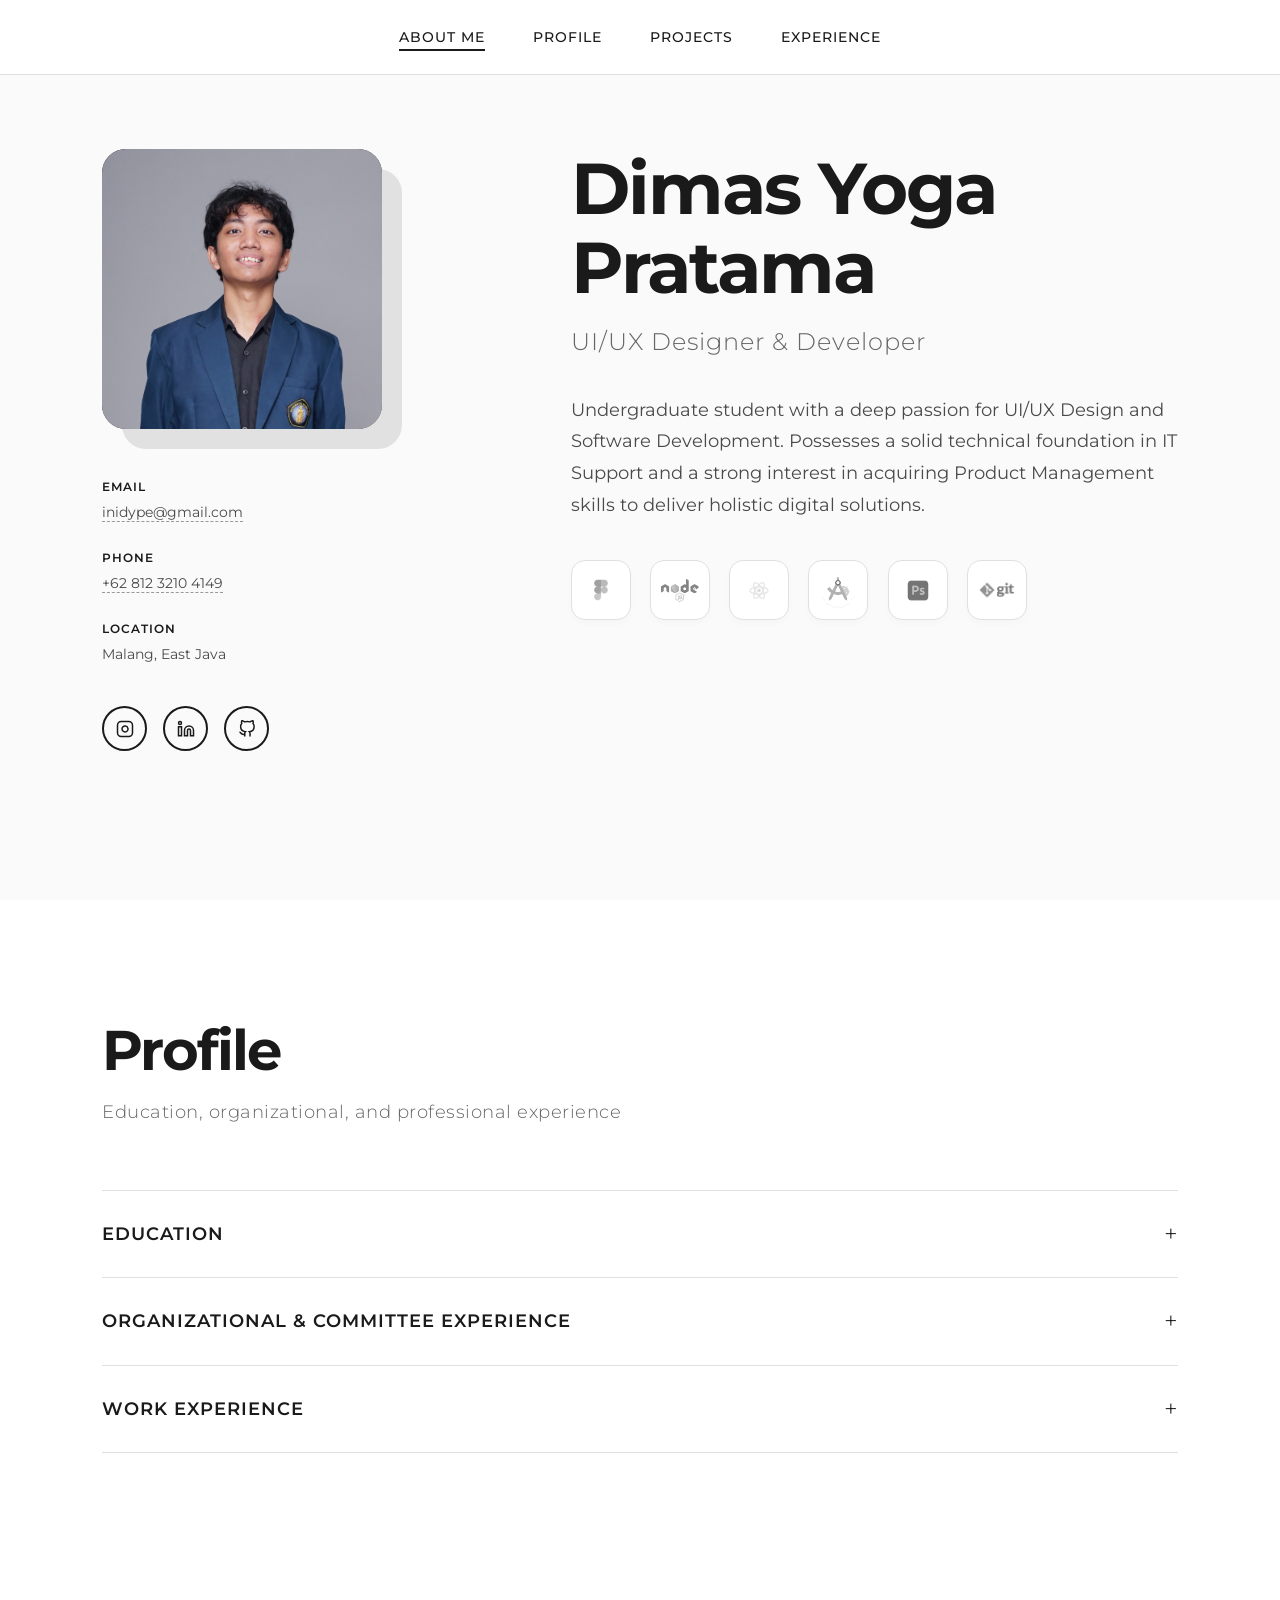
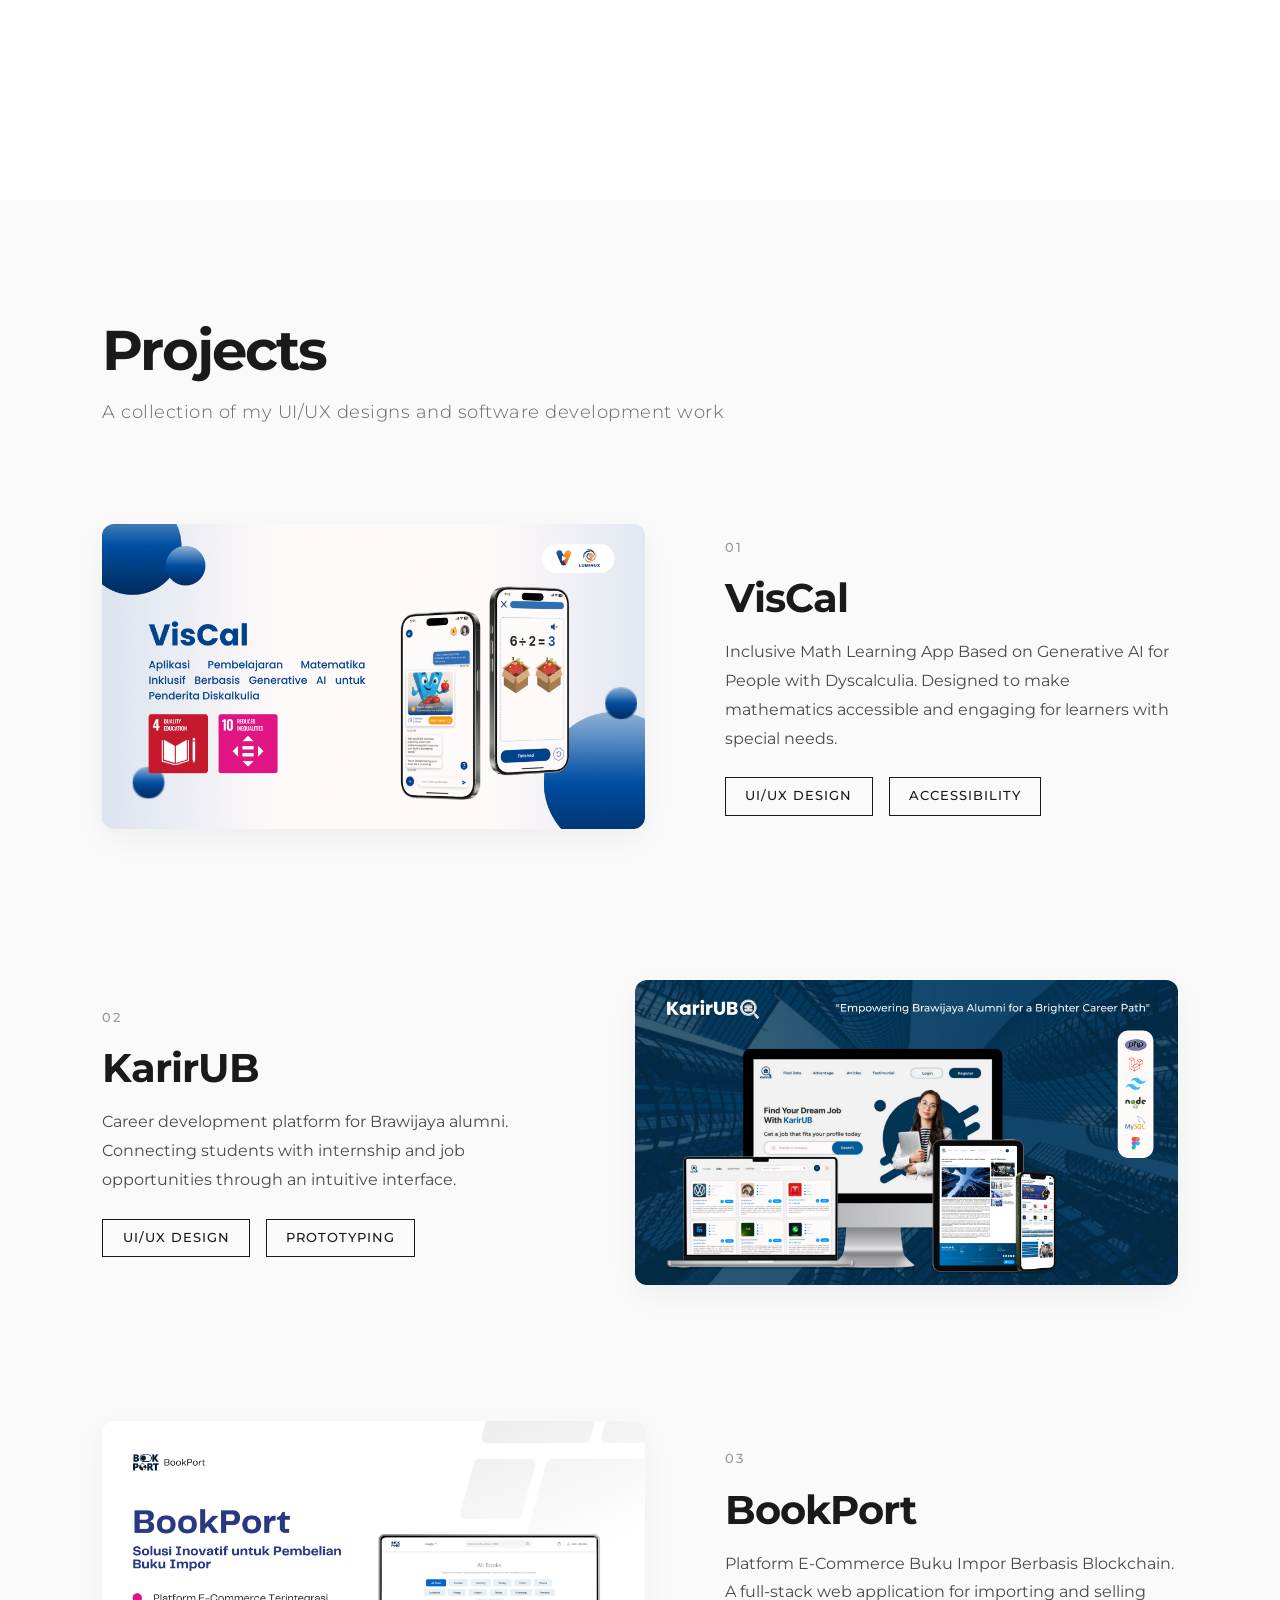
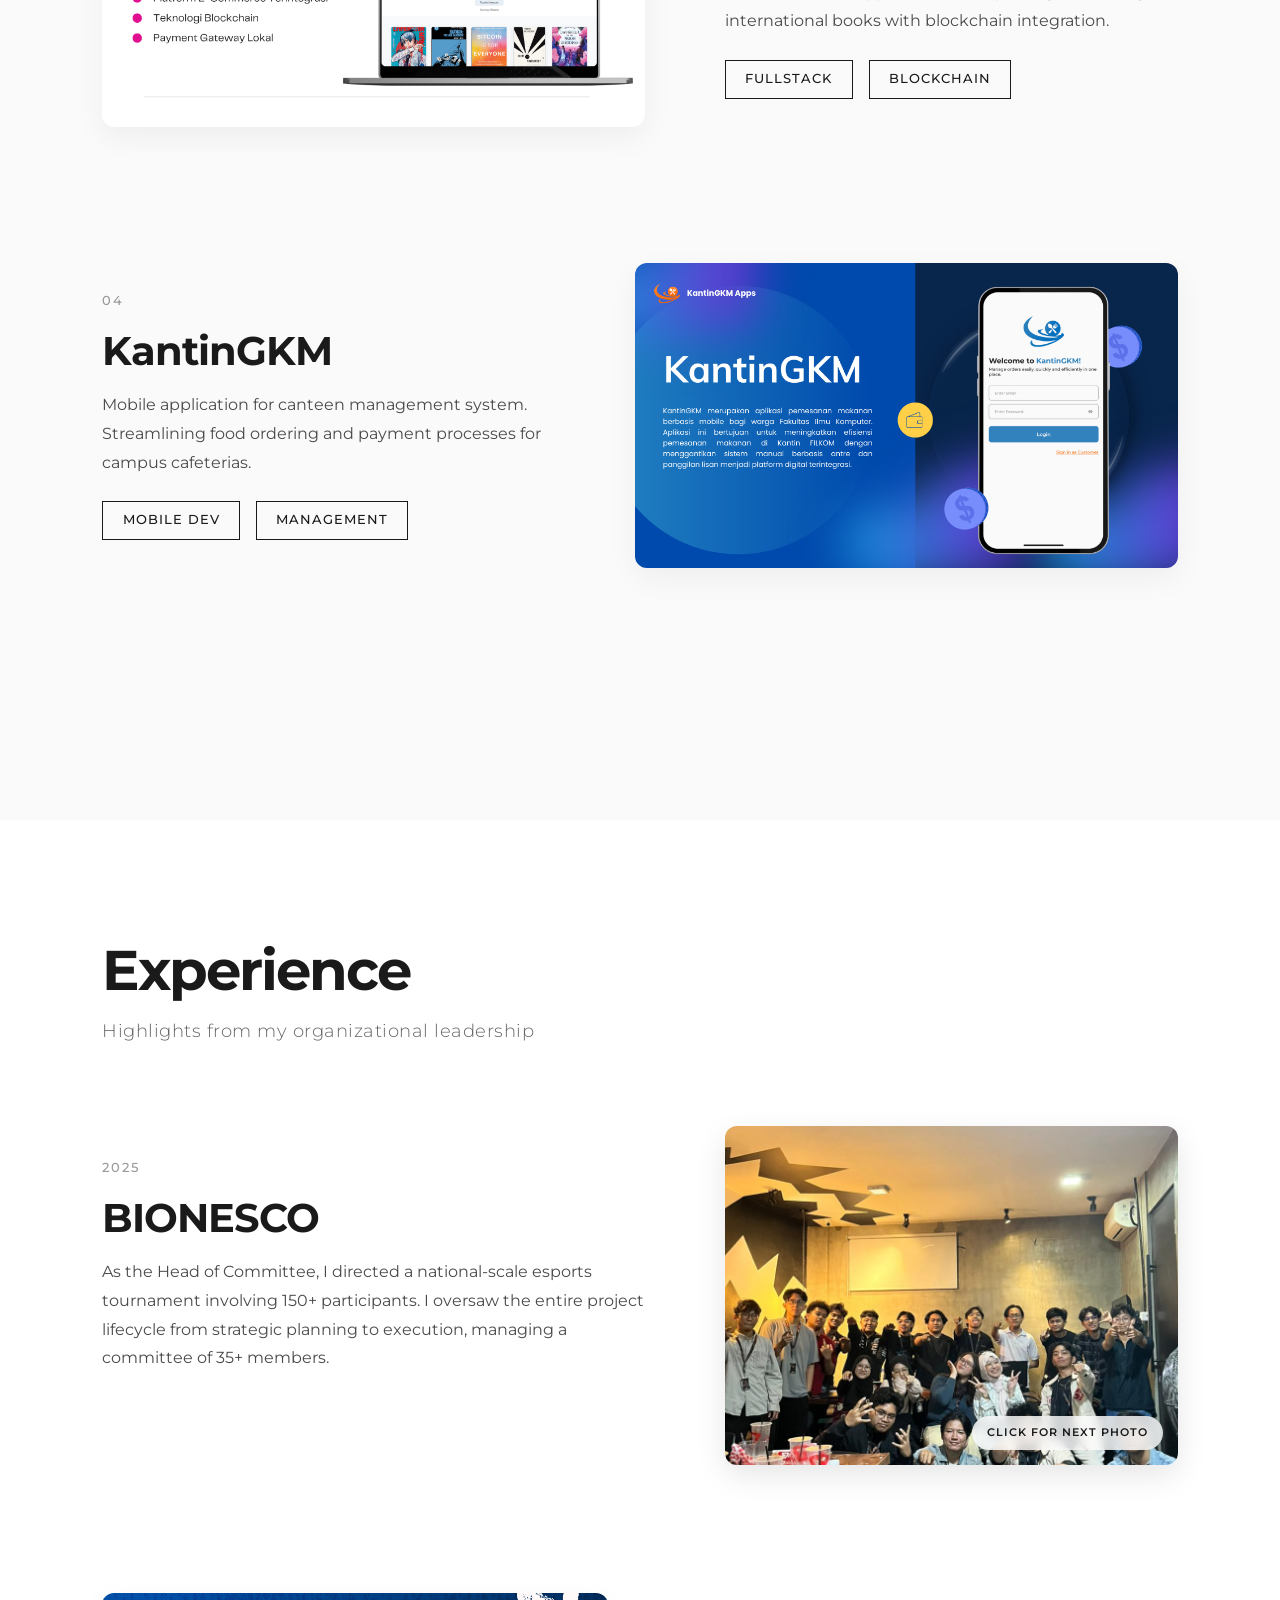
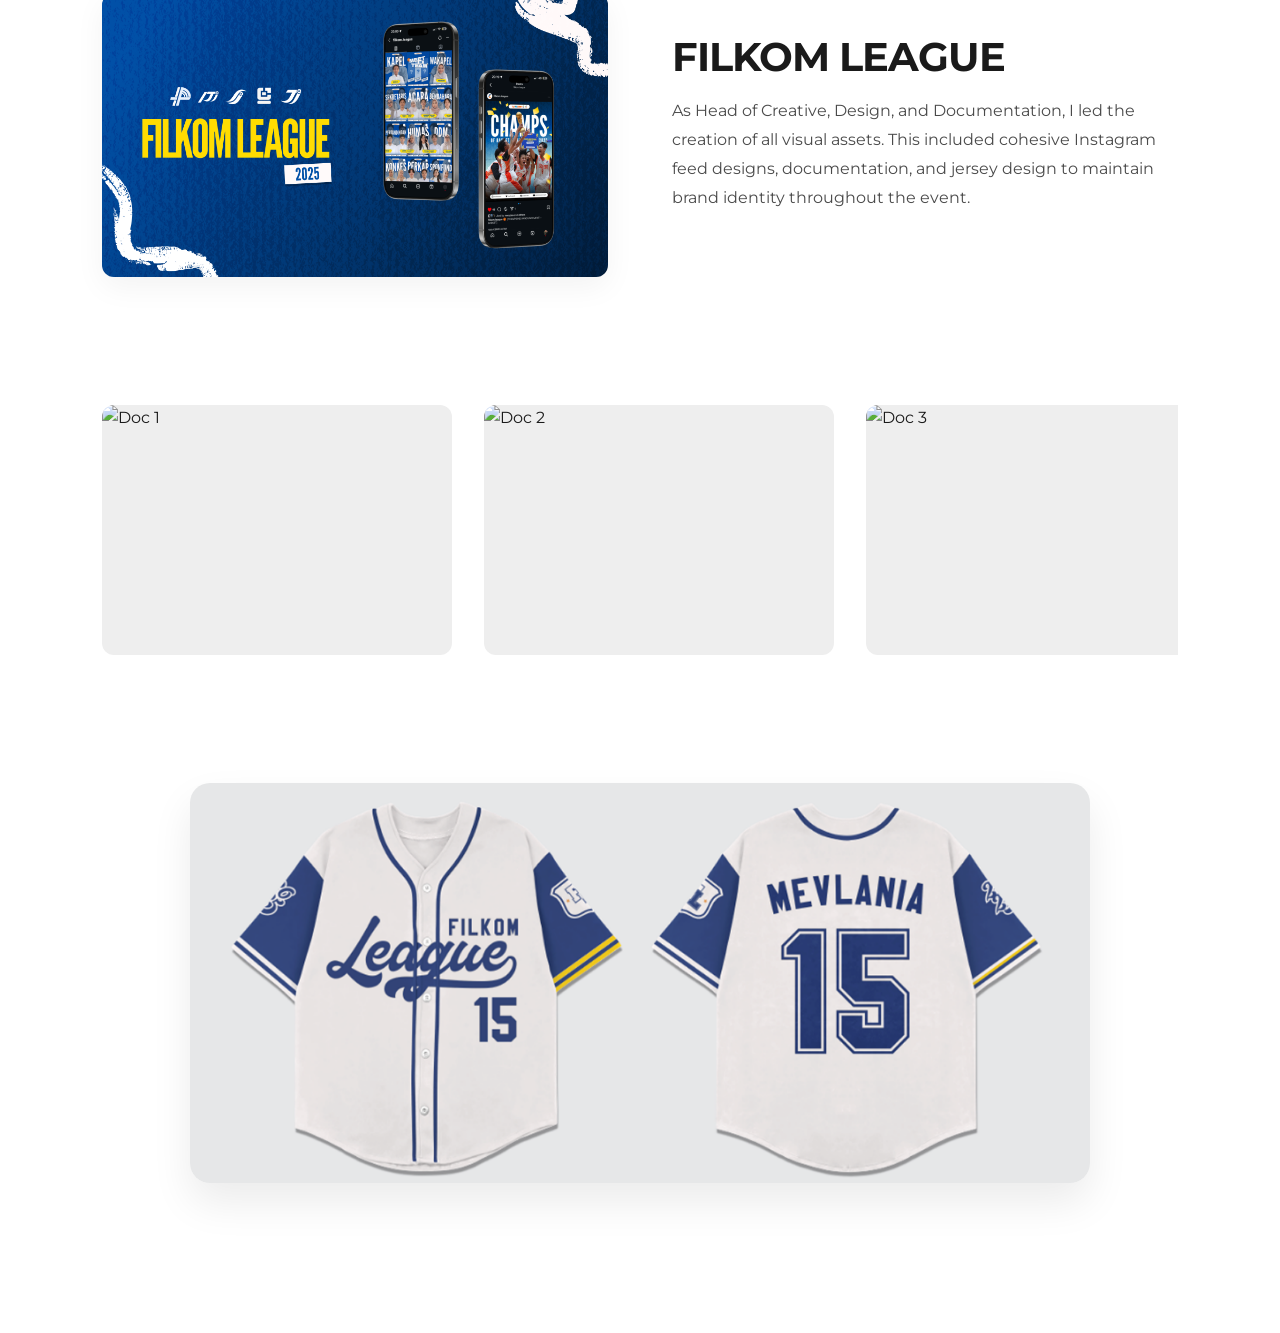
==== index.html @ 3f162fe2 "portfolio" ====
<!DOCTYPE html>
<html lang="id">
<head>
    <meta charset="UTF-8">
    <meta name="viewport" content="width=device-width, initial-scale=1.0">
    <title>Dimas Yoga Pratama - Portfolio</title>
    <link href="https://fonts.googleapis.com/css2?family=Montserrat:wght@300;400;500;600;700&display=swap" rel="stylesheet">
    <style>
        * {
            margin: 0;
            padding: 0;
            box-sizing: border-box;
        }

        body {
            font-family: 'Montserrat', sans-serif;
            line-height: 1.6;
            color: #1a1a1a;
            overflow-x: hidden;
            background: #ffffff;
        }

        /* Navbar */
        nav {
            position: fixed;
            top: 0;
            width: 100%;
            background: rgba(255, 255, 255, 0.95);
            backdrop-filter: blur(10px);
            padding: 1.5rem 0;
            border-bottom: 1px solid #e0e0e0;
            z-index: 1000;
            transition: all 0.3s ease;
        }

        nav.scrolled {
            padding: 1rem 0;
            box-shadow: 0 2px 20px rgba(0,0,0,0.05);
        }

        nav ul {
            list-style: none;
            display: flex;
            justify-content: center;
            gap: 3rem;
        }

        nav a {
            color: #1a1a1a;
            text-decoration: none;
            font-weight: 500;
            font-size: 0.9rem;
            letter-spacing: 1px;
            text-transform: uppercase;
            position: relative;
            transition: all 0.3s ease;
        }

        nav a::after {
            content: '';
            position: absolute;
            bottom: -5px;
            left: 0;
            width: 0;
            height: 2px;
            background: #1a1a1a;
            transition: width 0.3s ease;
        }

        nav a:hover::after,
        nav a.active::after {
            width: 100%;
        }

        /* Sections */
        section {
            min-height: 100vh;
            padding: 120px 8%;
            position: relative;
        }

        .container {
            max-width: 1400px;
            margin: 0 auto;
            width: 100%;
        }

        .section-title {
            font-size: 3.5rem;
            font-weight: 700;
            margin-bottom: 1rem;
            letter-spacing: -2px;
            line-height: 1.1;
        }

        .section-subtitle {
            font-size: 1.1rem;
            color: #666;
            font-weight: 300;
            letter-spacing: 0.5px;
        }

        /* About Me Section */
        #about {
            display: flex;
            align-items: center;
            background: #fafafa;
        }

        /* Profile Section */
        #profile {
            background: #ffffff;
            padding: 120px 8% 60px 8%; 
        }

        #profile .section-header {
            margin-bottom: 4rem;
        }

        .profile-grid {
            display: grid;
            grid-template-columns: 1fr 1.5fr;
            gap: 4rem;
            align-items: start;
        }

        .profile-left {
            display: flex;
            flex-direction: column;
            gap: 2rem;
        }

        .profile-photo-container {
            position: relative;
            width: 100%;
            max-width: 280px;
        }

        .profile-photo {
            width: 100%;
            aspect-ratio: 1;
            border-radius: 24px; 
            background: linear-gradient(135deg, #1a1a1a 0%, #4a4a4a 100%);
            display: flex;
            align-items: center;
            justify-content: center;
            font-size: 5rem;
            color: white;
            font-weight: 700;
            letter-spacing: 5px;
            position: relative;
            overflow: hidden;
            box-shadow: 20px 20px 0px rgba(0,0,0,0.1);
        }

        .profile-photo img {
            width: 100%;
            height: 100%;
            object-fit: cover;
        }

        .profile-contact-info {
            display: flex;
            flex-direction: column;
            gap: 1.5rem;
            margin-top: 1rem;
        }

        .contact-item {
            font-size: 0.9rem;
            color: #4a4a4a;
            font-weight: 400;
        }

        .contact-item strong {
            display: block;
            font-weight: 600;
            color: #1a1a1a;
            margin-bottom: 0.3rem;
            text-transform: uppercase;
            font-size: 0.75rem;
            letter-spacing: 1px;
        }

        .contact-link {
            text-decoration: none;
            color: #4a4a4a;
            border-bottom: 1px dashed #999;
            transition: all 0.3s ease;
        }

        .contact-link:hover {
            color: #1a1a1a;
            border-bottom: 1px solid #1a1a1a;
        }

        .social-media {
            display: flex;
            gap: 1rem;
            margin-top: 0.5rem;
        }

        .social-btn {
            width: 45px;
            height: 45px;
            border-radius: 50%;
            border: 2px solid #1a1a1a;
            display: flex;
            align-items: center;
            justify-content: center;
            text-decoration: none;
            color: #1a1a1a;
            transition: all 0.3s ease;
            position: relative;
            overflow: hidden;
        }

        .social-btn::before {
            content: '';
            position: absolute;
            width: 0;
            height: 100%;
            background: #1a1a1a;
            transition: width 0.3s ease;
            z-index: -1;
        }

        .social-btn:hover::before {
            width: 100%;
        }

        .social-btn:hover {
            color: white;
            transform: translateY(-5px);
        }

        .social-btn svg {
            width: 18px;
            height: 18px;
        }

        .profile-right h1 {
            font-size: 4.5rem;
            font-weight: 700;
            margin-bottom: 1rem;
            letter-spacing: -2px;
            line-height: 1.1;
        }

        .profile-role {
            font-size: 1.5rem;
            color: #666;
            font-weight: 300;
            margin-bottom: 2rem;
            letter-spacing: 1px;
        }

        .profile-description {
            font-size: 1.1rem;
            line-height: 1.8;
            color: #4a4a4a;
            margin-bottom: 2.5rem;
            max-width: 800px;
        }

        /* Tech Stack Images Style */
        .tech-stack-row {
            display: flex;
            gap: 1.2rem;
            margin-top: 2rem;
            flex-wrap: wrap;
            align-items: center;
        }

        .tech-item {
            width: 60px;
            height: 60px;
            background: #ffffff;
            border: 1px solid #e0e0e0;
            border-radius: 14px;
            display: flex;
            align-items: center;
            justify-content: center;
            transition: all 0.3s ease;
            padding: 10px;
            box-shadow: 0 4px 6px rgba(0,0,0,0.02);
        }

        .tech-item img {
            width: 100%;
            height: 100%;
            object-fit: contain;
            filter: grayscale(100%);
            opacity: 0.6;
            transition: all 0.3s ease;
        }

        .tech-item:hover {
            transform: translateY(-5px);
            border-color: #1a1a1a;
            box-shadow: 0 8px 15px rgba(0,0,0,0.1);
        }

        .tech-item:hover img {
            filter: grayscale(0%);
            opacity: 1;
        }


        /* Accordion */
        .accordion {
            border-top: 1px solid #e0e0e0;
        }

        .accordion-item {
            border-bottom: 1px solid #e0e0e0;
        }

        .accordion-header {
            padding: 1.5rem 0;
            cursor: pointer;
            display: flex;
            justify-content: space-between;
            align-items: center;
            transition: all 0.3s ease;
        }

        .accordion-header:hover {
            padding-left: 1rem;
        }

        .accordion-header h3 {
            font-size: 1.1rem;
            font-weight: 600;
            letter-spacing: 1px;
            text-transform: uppercase;
        }

        .accordion-icon {
            font-size: 1.5rem;
            transition: transform 0.3s ease;
            font-weight: 300;
        }

        .accordion-icon.active {
            transform: rotate(180deg);
        }

        .accordion-content {
            max-height: 0;
            overflow: hidden;
            transition: max-height 0.4s ease;
        }

        .accordion-content.active {
            max-height: 2000px;
        }

        .accordion-body {
            padding: 0 0 2rem 0;
        }

        .experience-item {
            margin-bottom: 2rem;
            padding-left: 2rem;
            border-left: 2px solid #e0e0e0;
            position: relative;
        }

        .experience-item::before {
            content: '';
            position: absolute;
            left: -5px;
            top: 5px;
            width: 8px;
            height: 8px;
            background: #1a1a1a;
            border-radius: 50%;
        }

        .experience-header {
            display: flex;
            justify-content: space-between;
            margin-bottom: 0.5rem;
            flex-wrap: wrap;
            gap: 0.5rem;
        }

        .experience-title {
            font-weight: 600;
            font-size: 1.1rem;
        }

        .experience-date {
            color: #999;
            font-size: 0.85rem;
            font-weight: 400;
            letter-spacing: 0.5px;
        }

        .experience-org {
            font-weight: 500;
            margin-bottom: 0.5rem;
            color: #4a4a4a;
        }

        .experience-desc {
            color: #666;
            font-size: 0.9rem;
            line-height: 1.6;
        }

        /* Projects Sections */
        #projects {
            background: #fafafa;
        }

        .section-header {
            margin-bottom: 5rem;
        }

        .project-item {
            display: grid;
            gap: 5rem;
            margin-bottom: 8rem;
            align-items: center;
        }

        /* Layout Grid */
        .project-item {
            grid-template-columns: 1fr 1.2fr;
        }
        
        .project-item .project-content {
            order: 1;
        }
        
        .project-item .project-image {
            order: 2;
        }

        .project-item:nth-child(even) {
            grid-template-columns: 1.2fr 1fr;
        }

        .project-item:nth-child(even) .project-image {
            order: 1;
        }

        .project-item:nth-child(even) .project-content {
            order: 2;
        }

        .project-image {
            width: 100%;
            aspect-ratio: 16/9;
            background: linear-gradient(135deg, #f0f0f0 0%, #e0e0e0 100%);
            display: flex;
            align-items: center;
            justify-content: center;
            font-size: 1rem;
            color: #999;
            font-weight: 500;
            letter-spacing: 2px;
            position: relative;
            transition: all 0.3s ease;
            border-radius: 12px;
            overflow: hidden;
            box-shadow: 0 10px 30px rgba(0,0,0,0.05);
        }

        .project-image img {
            width: 100%;
            height: 100%;
            object-fit: cover;
        }

        .project-image::before {
            content: '';
            position: absolute;
            top: -15px;
            left: -15px;
            width: 100%;
            height: 100%;
            border: 1px solid #1a1a1a;
            z-index: -1;
            transition: all 0.3s ease;
            border-radius: 12px;
        }

        .project-item:hover .project-image::before {
            top: -20px;
            left: -20px;
        }

        .project-content {
            padding: 2rem 0;
        }

        .project-number {
            font-size: 0.8rem;
            color: #999;
            font-weight: 500;
            letter-spacing: 2px;
            margin-bottom: 1rem;
        }

        .project-title {
            font-size: 2.5rem;
            font-weight: 700;
            margin-bottom: 1rem;
            letter-spacing: -1px;
            line-height: 1.2;
        }

        .project-link {
            text-decoration: none;
            color: #1a1a1a;
            display: inline-flex;
            align-items: center;
            gap: 10px;
            transition: all 0.3s ease;
        }

        .project-link:hover {
            color: #666;
            transform: translateX(5px);
        }

        .project-link svg {
            width: 24px;
            height: 24px;
            transition: transform 0.3s ease;
            opacity: 0;
            transform: translate(-10px, 0);
        }

        .project-link:hover svg {
            opacity: 1;
            transform: translate(0, -2px);
        }

        .project-description {
            font-size: 1rem;
            line-height: 1.8;
            color: #4a4a4a;
            margin-bottom: 1.5rem;
        }

        .project-tags {
            display: flex;
            gap: 1rem;
            flex-wrap: wrap;
        }

        .project-tag {
            padding: 0.5rem 1.2rem;
            border: 1px solid #1a1a1a;
            font-size: 0.8rem;
            font-weight: 500;
            letter-spacing: 1px;
            text-transform: uppercase;
            transition: all 0.3s ease;
        }

        .project-tag:hover {
            background: #1a1a1a;
            color: white;
        }

        /* --- Experience Section --- */
        #experience {
            background: #ffffff;
            padding-bottom: 150px;
        }

        /* --- NEW: Clickable Slider for BIONESCO --- */
        .slider-wrapper {
            position: relative;
            width: 100%;
            aspect-ratio: 4/3;
            max-width: 500px;
            margin: 0 auto;
            border-radius: 12px;
            overflow: hidden;
            box-shadow: 0 10px 30px rgba(0,0,0,0.1);
            cursor: pointer;
        }

        .slider-img {
            position: absolute;
            top: 0;
            left: 0;
            width: 100%;
            height: 100%;
            object-fit: cover;
            opacity: 0;
            transition: opacity 0.5s ease-in-out, transform 0.5s ease;
        }

        .slider-img.active {
            opacity: 1;
            transform: scale(1.05);
        }

        .slider-hint {
            position: absolute;
            bottom: 15px;
            right: 15px;
            background: rgba(255, 255, 255, 0.8);
            backdrop-filter: blur(5px);
            padding: 8px 15px;
            border-radius: 20px;
            font-size: 0.7rem;
            font-weight: 600;
            color: #1a1a1a;
            z-index: 10;
            pointer-events: none;
            text-transform: uppercase;
            letter-spacing: 1px;
        }

        .fl-layout {
            display: flex;
            flex-direction: column;
            gap: 6rem;
        }

        .fl-instagram-row {
            display: grid;
            grid-template-columns: 1fr 1fr;
            gap: 4rem;
            align-items: center;
        }

        .carousel-container {
            width: 100%;
            overflow: hidden;
            position: relative;
            padding: 2rem 0;
        }

        .carousel-track {
            display: flex;
            gap: 2rem;
            width: max-content;
            animation: scroll 30s linear infinite;
        }

        .carousel-item {
            width: 350px;
            height: 250px;
            flex-shrink: 0;
            border-radius: 12px;
            overflow: hidden;
            background: #eee;
        }

        .carousel-item img {
            width: 100%;
            height: 100%;
            object-fit: cover;
        }

        @keyframes scroll {
            0% { transform: translateX(0); }
            100% { transform: translateX(-50%); }
        }

        .fl-jersey {
            width: 100%;
            max-width: 900px;
            margin: 0 auto;
            border-radius: 20px;
            overflow: hidden;
            box-shadow: 0 20px 40px rgba(0,0,0,0.08);
        }
        
        .fl-jersey img {
            width: 100%;
            display: block;
        }

        @media (max-width: 1024px) {
            .profile-grid,
            .project-item,
            .project-item:nth-child(even),
            .fl-instagram-row {
                grid-template-columns: 1fr;
                gap: 3rem;
            }

            .project-item .project-content,
            .project-item .project-image,
            .project-item:nth-child(even) .project-content,
            .project-item:nth-child(even) .project-image {
                order: initial;
            }
            
            .slider-wrapper {
                max-width: 100%;
            }
            
            .profile-photo-container {
                max-width: 200px;
            }

            .section-title {
                font-size: 2.5rem;
            }

            .profile-right h1 {
                font-size: 3rem;
            }
        }

        @media (max-width: 768px) {
            section {
                padding: 100px 5%;
            }

            nav ul {
                gap: 1.5rem;
            }

            nav a {
                font-size: 0.75rem;
            }

            .section-title {
                font-size: 2rem;
            }

            .profile-right h1 {
                font-size: 2.5rem;
            }

            .project-title {
                font-size: 2rem;
            }
        }
    </style>
</head>
<body>
    <nav id="navbar">
        <ul>
            <li><a href="#about" class="nav-link">About Me</a></li>
            <li><a href="#profile" class="nav-link">Profile</a></li>
            <li><a href="#projects" class="nav-link">Projects</a></li>
            <li><a href="#experience" class="nav-link">Experience</a></li>
        </ul>
    </nav>

    <section id="about">
        <div class="container">
            <div class="profile-grid">
                <div class="profile-left">
                    <div class="profile-photo-container">
                        <div class="profile-photo">
                            <img src="assets/images/profile.png" alt="Dimas Yoga Pratama">
                        </div>
                    </div>
                    
                    <div class="profile-contact-info">
                        <div class="contact-item">
                            <strong>Email</strong>
                            <a href="mailto:inidype@gmail.com" class="contact-link">inidype@gmail.com</a>
                        </div>
                        <div class="contact-item">
                            <strong>Phone</strong>
                            <a href="https://wa.me/6281232104149" target="_blank" class="contact-link">+62 812 3210 4149</a>
                        </div>
                        <div class="contact-item">
                            <strong>Location</strong>
                            Malang, East Java
                        </div>
                    </div>

                    <div class="social-media">
                        <a href="https://instagram.com/yourusername" target="_blank" class="social-btn" title="Instagram">
                            <svg viewBox="0 0 24 24" fill="none" stroke="currentColor" stroke-width="2">
                                <rect x="2" y="2" width="20" height="20" rx="5" ry="5"></rect>
                                <path d="M16 11.37A4 4 0 1 1 12.63 8 4 4 0 0 1 16 11.37z"></path>
                                <line x1="17.5" y1="6.5" x2="17.51" y2="6.5"></line>
                            </svg>
                        </a>
                        <a href="https://www.linkedin.com/in/dimasyogap/" target="_blank" class="social-btn" title="LinkedIn">
                            <svg viewBox="0 0 24 24" fill="none" stroke="currentColor" stroke-width="2">
                                <path d="M16 8a6 6 0 0 1 6 6v7h-4v-7a2 2 0 0 0-2-2 2 2 0 0 0-2 2v7h-4v-7a6 6 0 0 1 6-6z"></path>
                                <rect x="2" y="9" width="4" height="12"></rect>
                                <circle cx="4" cy="4" r="2"></circle>
                            </svg>
                        </a>
                        <a href="https://github.com/yourusername" target="_blank" class="social-btn" title="GitHub">
                            <svg viewBox="0 0 24 24" fill="none" stroke="currentColor" stroke-width="2">
                                <path d="M9 19c-5 1.5-5-2.5-7-3m14 6v-3.87a3.37 3.37 0 0 0-.94-2.61c3.14-.35 6.44-1.54 6.44-7A5.44 5.44 0 0 0 20 4.77 5.07 5.07 0 0 0 19.91 1S18.73.65 16 2.48a13.38 13.38 0 0 0-7 0C6.27.65 5.09 1 5.09 1A5.07 5.07 0 0 0 5 4.77a5.44 5.44 0 0 0-1.5 3.78c0 5.42 3.3 6.61 6.44 7A3.37 3.37 0 0 0 9 18.13V22"></path>
                            </svg>
                        </a>
                    </div>
                </div>

                <div class="profile-right">
                    <h1>Dimas Yoga<br>Pratama</h1>
                    <p class="profile-role">UI/UX Designer & Developer</p>
                    <p class="profile-description">
                        Undergraduate student with a deep passion for UI/UX Design and Software Development. 
                        Possesses a solid technical foundation in IT Support and a strong interest in acquiring 
                        Product Management skills to deliver holistic digital solutions.
                    </p>

                    <div class="tech-stack-row">
                        <div class="tech-item" title="Figma">
                            <img src="assets/images/figma.png" alt="Figma">
                        </div>
                        <div class="tech-item" title="Node JS">
                            <img src="assets/images/node.svg" alt="Node JS">
                        </div>
                        <div class="tech-item" title="React JS">
                            <img src="assets/images/react.png" alt="React JS">
                        </div>
                        <div class="tech-item" title="Android">
                            <img src="assets/images/androidstudio.png" alt="Android">
                        </div>
                        <div class="tech-item" title="Photoshop">
                            <img src="assets/images/ps.png" alt="Photoshop">
                        </div>
                        <div class="tech-item" title="Git">
                            <img src="assets/images/git.png" alt="Git">
                        </div>
                    </div>

                </div>
            </div>
        </div>
    </section>

    <section id="profile">
        <div class="container">
            <div class="section-header">
                <h2 class="section-title">Profile</h2>
                <p class="section-subtitle">Education, organizational, and professional experience</p>
            </div>

            <div class="accordion">
                        <div class="accordion-item">
                            <div class="accordion-header" onclick="toggleAccordion(this)">
                                <h3>Education</h3>
                                <span class="accordion-icon">+</span>
                            </div>
                            <div class="accordion-content">
                                <div class="accordion-body">
                                    <div class="experience-item">
                                        <div class="experience-header">
                                            <div class="experience-title">Brawijaya University</div>
                                            <div class="experience-date">AUG 2023 - PRESENT</div>
                                        </div>
                                        <div class="experience-org">Information Technology</div>
                                        <p class="experience-desc">GPA: 3.84/4.00 - Relevant Coursework: UI/UX Design, Web & Mobile Development, IT Project Management, Database Systems, Computer Network, Cybersecurity</p>
                                    </div>
                                    <div class="experience-item">
                                        <div class="experience-header">
                                            <div class="experience-title">Telkom Malang Vocational High School</div>
                                            <div class="experience-date">JUL 2020 - MAY 2023</div>
                                        </div>
                                        <div class="experience-org">Software Engineering</div>
                                        <p class="experience-desc">Programming, Graphic Design, Computer Network, Operating System</p>
                                    </div>
                                </div>
                            </div>
                        </div>

                        <div class="accordion-item">
                            <div class="accordion-header" onclick="toggleAccordion(this)">
                                <h3>Organizational & Committee Experience</h3>
                                <span class="accordion-icon">+</span>
                            </div>
                            <div class="accordion-content">
                                <div class="accordion-body">
                                    <div class="experience-item">
                                        <div class="experience-header">
                                            <div class="experience-title">BIOS National Esports Competition 2025</div>
                                            <div class="experience-date">AUG - OCT 2025</div>
                                        </div>
                                        <div class="experience-org">Head of Committee</div>
                                        <p class="experience-desc">Directed a national-scale esports tournament involving 150+ participants and led a committee of 35+ members</p>
                                    </div>
                                    <div class="experience-item">
                                        <div class="experience-header">
                                            <div class="experience-title">FILKOM LEAGUE 2025</div>
                                            <div class="experience-date">MAR - JUN 2025</div>
                                        </div>
                                        <div class="experience-org">Head of Creative, Design, and Documentation</div>
                                        <p class="experience-desc">Led creation of all visual designs including Instagram feeds, jerseys, and certificates</p>
                                    </div>
                                    <div class="experience-item">
                                        <div class="experience-header">
                                            <div class="experience-title">BIOS - Esports Division</div>
                                            <div class="experience-date">JAN - DEC 2025</div>
                                        </div>
                                        <div class="experience-org">Vice Head of Esports Division</div>
                                        <p class="experience-desc">Co-led 6 staff members and managed 15+ athletes across 2 game divisions</p>
                                    </div>
                                </div>
                            </div>
                        </div>

                        <div class="accordion-item">
                            <div class="accordion-header" onclick="toggleAccordion(this)">
                                <h3>Work Experience</h3>
                                <span class="accordion-icon">+</span>
                            </div>
                            <div class="accordion-content">
                                <div class="accordion-body">
                                    <div class="experience-item">
                                        <div class="experience-header">
                                            <div class="experience-title">PDAM Delta Tirta Sidoarjo</div>
                                            <div class="experience-date">JUN - AUG 2022</div>
                                        </div>
                                        <div class="experience-org">Developer & UI/UX Designer - Internship</div>
                                        <p class="experience-desc">Designed user-centric interfaces and developed responsive web-based complaint application using React.js and Node.js</p>
                                    </div>
                                    <div class="experience-item">
                                        <div class="experience-header">
                                            <div class="experience-title">Perumda Tirta Kanjuruhan</div>
                                            <div class="experience-date">SEP - NOV 2022</div>
                                        </div>
                                        <div class="experience-org">Research & Development - Internship</div>
                                        <p class="experience-desc">Executed technical troubleshooting and network maintenance</p>
                                    </div>
                                </div>
                            </div>
                        </div>
                    </div>
                </div>
            </div>
        </div>
    </section>

    <section id="projects">
        <div class="container">
            <div class="section-header">
                <h2 class="section-title">Projects</h2>
                <p class="section-subtitle">A collection of my UI/UX designs and software development work</p>
            </div>

            <div class="project-item">
                <div class="project-content">
                    <div class="project-number">01</div>
                    <h3 class="project-title">
                        <a href="http://clips.id/VisCalPrototype" class="project-link" target="_blank">
                            VisCal 
                            <svg viewBox="0 0 24 24" fill="none" stroke="currentColor" stroke-width="2">
                                <path d="M18 13v6a2 2 0 0 1-2 2H5a2 2 0 0 1-2-2V8a2 2 0 0 1 2-2h6"></path>
                                <polyline points="15 3 21 3 21 9"></polyline>
                                <line x1="10" y1="14" x2="21" y2="3"></line>
                            </svg>
                        </a>
                    </h3>
                    <p class="project-description">
                        Inclusive Math Learning App Based on Generative AI for People with Dyscalculia. 
                        Designed to make mathematics accessible and engaging for learners with special needs.
                    </p>
                    <div class="project-tags">
                        <span class="project-tag">UI/UX Design</span>
                        <span class="project-tag">Accessibility</span>
                    </div>
                </div>
                <div class="project-image">
                    <img src="assets/images/viscal.png" alt="VisCal">
                </div>
            </div>

            <div class="project-item">
                <div class="project-content">
                    <div class="project-number">02</div>
                    <h3 class="project-title">
                        <a href="clips.id/KarirUBPrototype" class="project-link" target="_blank">
                            KarirUB
                            <svg viewBox="0 0 24 24" fill="none" stroke="currentColor" stroke-width="2">
                                <path d="M18 13v6a2 2 0 0 1-2 2H5a2 2 0 0 1-2-2V8a2 2 0 0 1 2-2h6"></path>
                                <polyline points="15 3 21 3 21 9"></polyline>
                                <line x1="10" y1="14" x2="21" y2="3"></line>
                            </svg>
                        </a>
                    </h3>
                    <p class="project-description">
                        Career development platform for Brawijaya alumni. 
                        Connecting students with internship and job opportunities through an intuitive interface.
                    </p>
                    <div class="project-tags">
                        <span class="project-tag">UI/UX Design</span>
                        <span class="project-tag">Prototyping</span>
                    </div>
                </div>
                <div class="project-image">
                    <img src="assets/images/karirub.png" alt="KarirUB">
                </div>
            </div>

            <div class="project-item">
                <div class="project-content">
                    <div class="project-number">03</div>
                    <h3 class="project-title">
                        <a href="https://github.com/dimassypp/BookPort" class="project-link" target="_blank">
                            BookPort
                            <svg viewBox="0 0 24 24" fill="none" stroke="currentColor" stroke-width="2">
                                <path d="M18 13v6a2 2 0 0 1-2 2H5a2 2 0 0 1-2-2V8a2 2 0 0 1 2-2h6"></path>
                                <polyline points="15 3 21 3 21 9"></polyline>
                                <line x1="10" y1="14" x2="21" y2="3"></line>
                            </svg>
                        </a>
                    </h3>
                    <p class="project-description">
                        Platform E-Commerce Buku Impor Berbasis Blockchain. 
                        A full-stack web application for importing and selling international books with blockchain integration.
                    </p>
                    <div class="project-tags">
                        <span class="project-tag">Fullstack</span>
                        <span class="project-tag">Blockchain</span>
                    </div>
                </div>
                <div class="project-image">
                     <img src="assets/images/bookport.png" alt="BookPort">
                </div>
            </div>

            <div class="project-item">
                <div class="project-content">
                    <div class="project-number">04</div>
                    <h3 class="project-title">
                        <a href="https://github.com/dimassypp/KantinGKM" class="project-link" target="_blank">
                            KantinGKM
                            <svg viewBox="0 0 24 24" fill="none" stroke="currentColor" stroke-width="2">
                                <path d="M18 13v6a2 2 0 0 1-2 2H5a2 2 0 0 1-2-2V8a2 2 0 0 1 2-2h6"></path>
                                <polyline points="15 3 21 3 21 9"></polyline>
                                <line x1="10" y1="14" x2="21" y2="3"></line>
                            </svg>
                        </a>
                    </h3>
                    <p class="project-description">
                        Mobile application for canteen management system. 
                        Streamlining food ordering and payment processes for campus cafeterias.
                    </p>
                    <div class="project-tags">
                        <span class="project-tag">Mobile Dev</span>
                        <span class="project-tag">Management</span>
                    </div>
                </div>
                <div class="project-image">
                     <img src="assets/images/kantingkm.png" alt="KantinGKM">
                </div>
            </div>

        </div>
    </section>

    <section id="experience">
        <div class="container">
            <div class="section-header">
                <h2 class="section-title">Experience</h2>
                <p class="section-subtitle">Highlights from my organizational leadership</p>
            </div>

            <div class="project-item" style="align-items: flex-start;">
                <div class="project-content" style="order: 1;">
                    <div class="project-number">2025</div>
                    <h3 class="project-title">
                        <a href="https://www.instagram.com/bionesco25/" class="project-link" target="_blank">
                            BIONESCO
                            <svg viewBox="0 0 24 24" fill="none" stroke="currentColor" stroke-width="2">
                                <path d="M18 13v6a2 2 0 0 1-2 2H5a2 2 0 0 1-2-2V8a2 2 0 0 1 2-2h6"></path>
                                <polyline points="15 3 21 3 21 9"></polyline>
                                <line x1="10" y1="14" x2="21" y2="3"></line>
                            </svg>
                        </a>
                    </h3>
                    <p class="project-description">
                        As the Head of Committee, I directed a national-scale esports tournament involving 150+ participants. 
                        I oversaw the entire project lifecycle from strategic planning to execution, managing a committee of 35+ members.
                    </p>
                </div>
                <div class="project-image" style="order: 2; background: transparent; border: none; overflow: visible; box-shadow: none;">
                    <div class="slider-wrapper" onclick="nextSlide()">
                        <div class="slider-hint">Click for Next Photo</div>
                        <img src="assets/images/bionesco1.jpg" class="slider-img active" alt="Activity 1">
                        <img src="assets/images/bionesco2.jpg" class="slider-img" alt="Activity 2">
                        <img src="assets/images/bionesco3.jpg" class="slider-img" alt="Activity 3">
                    </div>
                </div>
            </div>

            <div class="fl-layout">
                <div class="fl-instagram-row">
                    <div class="project-image">
                         <img src="assets/images/fl.png" alt="FilkomLeague">
                    </div>
                    <div class="project-content">
                        <h3 class="project-title">
                            <a href="https://www.instagram.com/filkom.league/" class="project-link" target="_blank">
                            FILKOM LEAGUE
                            <svg viewBox="0 0 24 24" fill="none" stroke="currentColor" stroke-width="2">
                                <path d="M18 13v6a2 2 0 0 1-2 2H5a2 2 0 0 1-2-2V8a2 2 0 0 1 2-2h6"></path>
                                <polyline points="15 3 21 3 21 9"></polyline>
                                <line x1="10" y1="14" x2="21" y2="3"></line>
                            </svg>
                        </a>
                        </h3>
                        <p class="project-description">
                            As Head of Creative, Design, and Documentation, I led the creation of all visual assets. 
                            This included cohesive Instagram feed designs, documentation, and jersey design to maintain brand identity throughout the event.
                        </p>
                    </div>
                </div>

                <div class="carousel-container">
                    <div class="carousel-track">
                        <div class="carousel-item"><img src="assets/images/doc-1.jpg" alt="Doc 1"></div>
                        <div class="carousel-item"><img src="assets/images/doc-2.png" alt="Doc 2"></div>
                        <div class="carousel-item"><img src="assets/images/doc-3.jpg" alt="Doc 3"></div>
                        <div class="carousel-item"><img src="assets/images/doc-4.png" alt="Doc 4"></div>
                        
                        <div class="carousel-item"><img src="assets/images/doc-1.jpg" alt="Doc 1"></div>
                        <div class="carousel-item"><img src="assets/images/doc-2.png" alt="Doc 2"></div>
                        <div class="carousel-item"><img src="assets/images/doc-3.jpg" alt="Doc 3"></div>
                        <div class="carousel-item"><img src="assets/images/doc-4.png" alt="Doc 4"></div>
                    </div>
                </div>

                <div class="fl-jersey">
                    <div style="background: #f0f0f0; height: 400px; display:flex; align-items:center; justify-content:center;">
                        <img src="assets/images/jersey.png" alt="FilkomLeagueJersey">
                    </div>
                </div>
            </div>

        </div>
    </section>

    <script>
        // Smooth scrolling
        document.querySelectorAll('a[href^="#"]').forEach(anchor => {
            anchor.addEventListener('click', function (e) {
                e.preventDefault();
                const target = document.querySelector(this.getAttribute('href'));
                target.scrollIntoView({
                    behavior: 'smooth',
                    block: 'start'
                });
            });
        });

        // Accordion functionality
        function toggleAccordion(header) {
            const content = header.nextElementSibling;
            const icon = header.querySelector('.accordion-icon');
            const isActive = content.classList.contains('active');

            if (isActive) {
                content.classList.remove('active');
                icon.classList.remove('active');
                icon.textContent = '+';
            } else {
                content.classList.add('active');
                icon.classList.add('active');
                icon.textContent = '−';
            }
        }

        // Slider functionality 
        let currentSlide = 0;
        const slides = document.querySelectorAll('.slider-img');

        function nextSlide() {
            if(slides.length === 0) return;
            slides[currentSlide].classList.remove('active');

            currentSlide = (currentSlide + 1) % slides.length;

            slides[currentSlide].classList.add('active');
        }

        // Navbar scroll effect
        let lastScroll = 0;
        const navbar = document.getElementById('navbar');

        window.addEventListener('scroll', () => {
            const currentScroll = window.pageYOffset;
            
            if (currentScroll > 100) {
                navbar.classList.add('scrolled');
            } else {
                navbar.classList.remove('scrolled');
            }

            lastScroll = currentScroll;
        });

        // Active navbar on scroll
        const sections = document.querySelectorAll('section');
        const navLinks = document.querySelectorAll('.nav-link');

        window.addEventListener('scroll', () => {
            let current = '';
            
            sections.forEach(section => {
                const sectionTop = section.offsetTop;
                const sectionHeight = section.clientHeight;
                if (scrollY >= (sectionTop - 200)) {
                    current = section.getAttribute('id');
                }
            });

            navLinks.forEach(link => {
                link.classList.remove('active');
                if (link.getAttribute('href').slice(1) === current) {
                    link.classList.add('active');
                }
            });
        });
    </script>
</body>
</html>
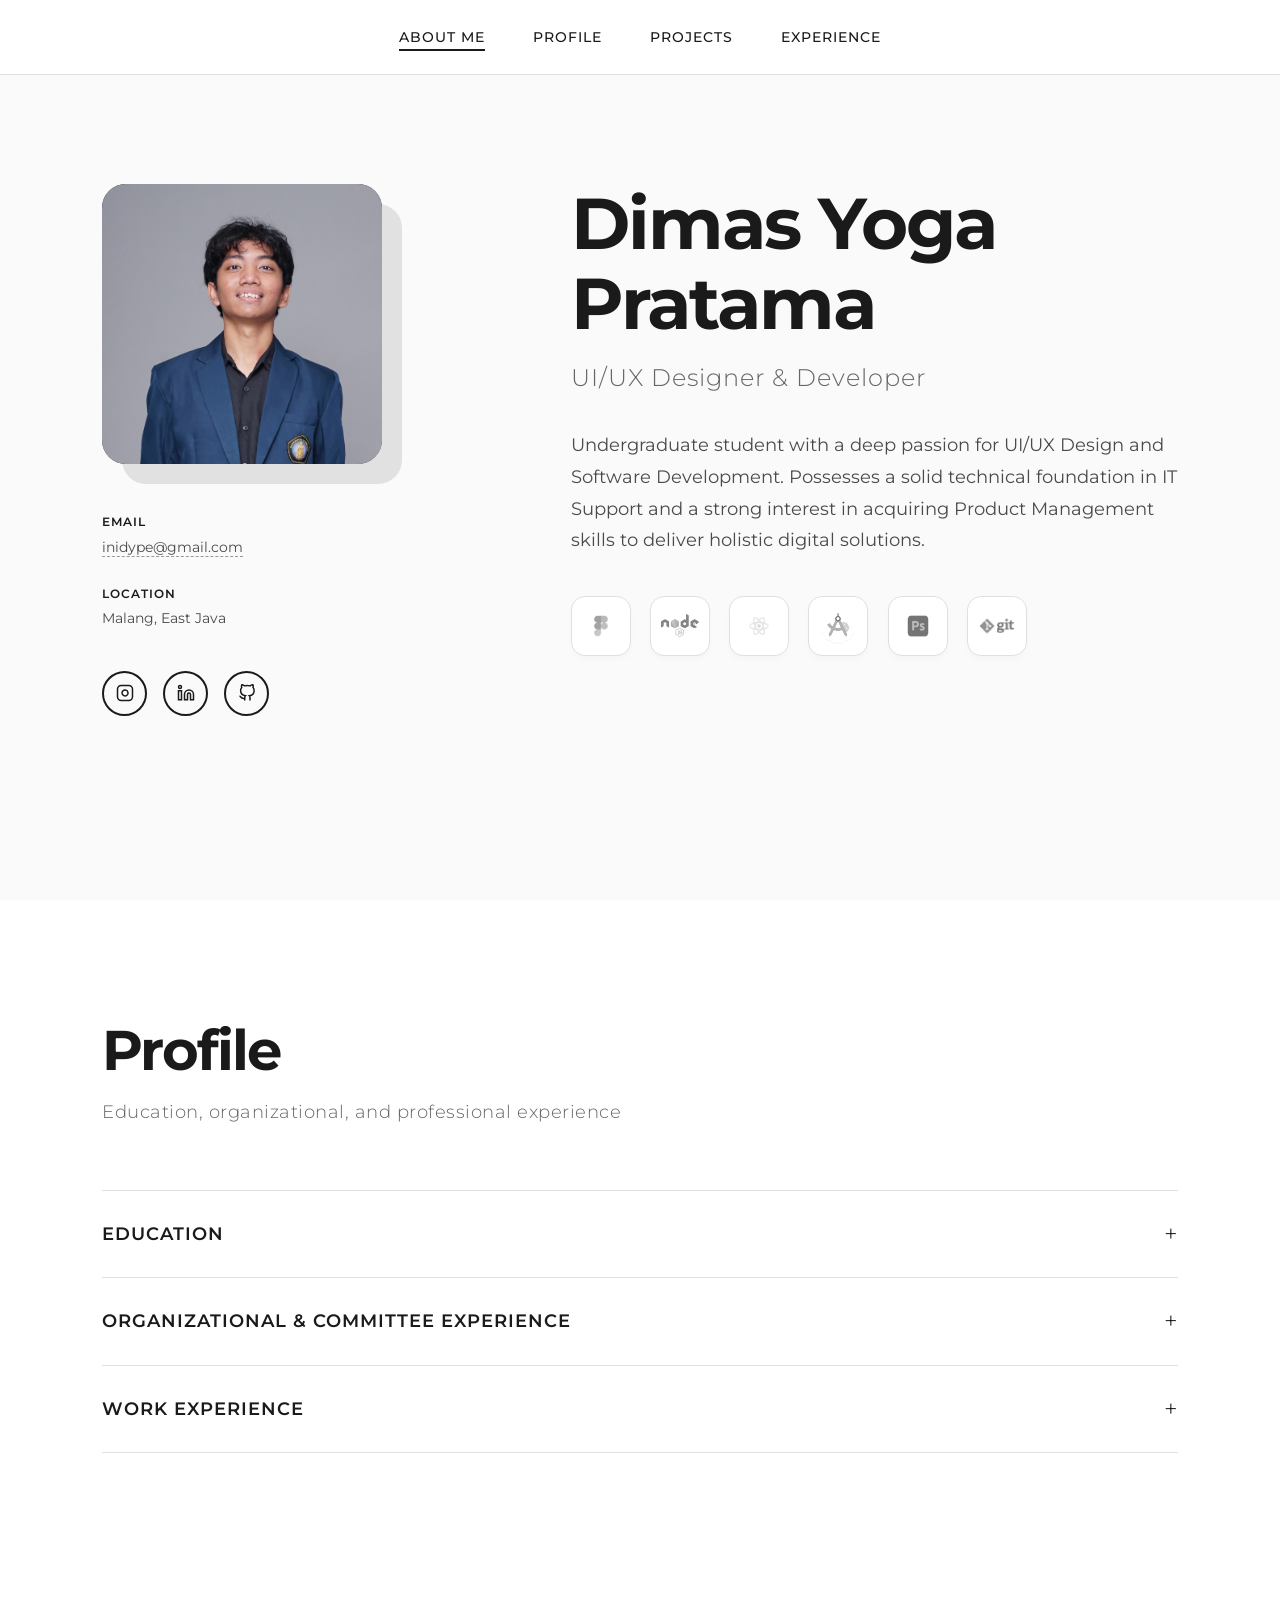
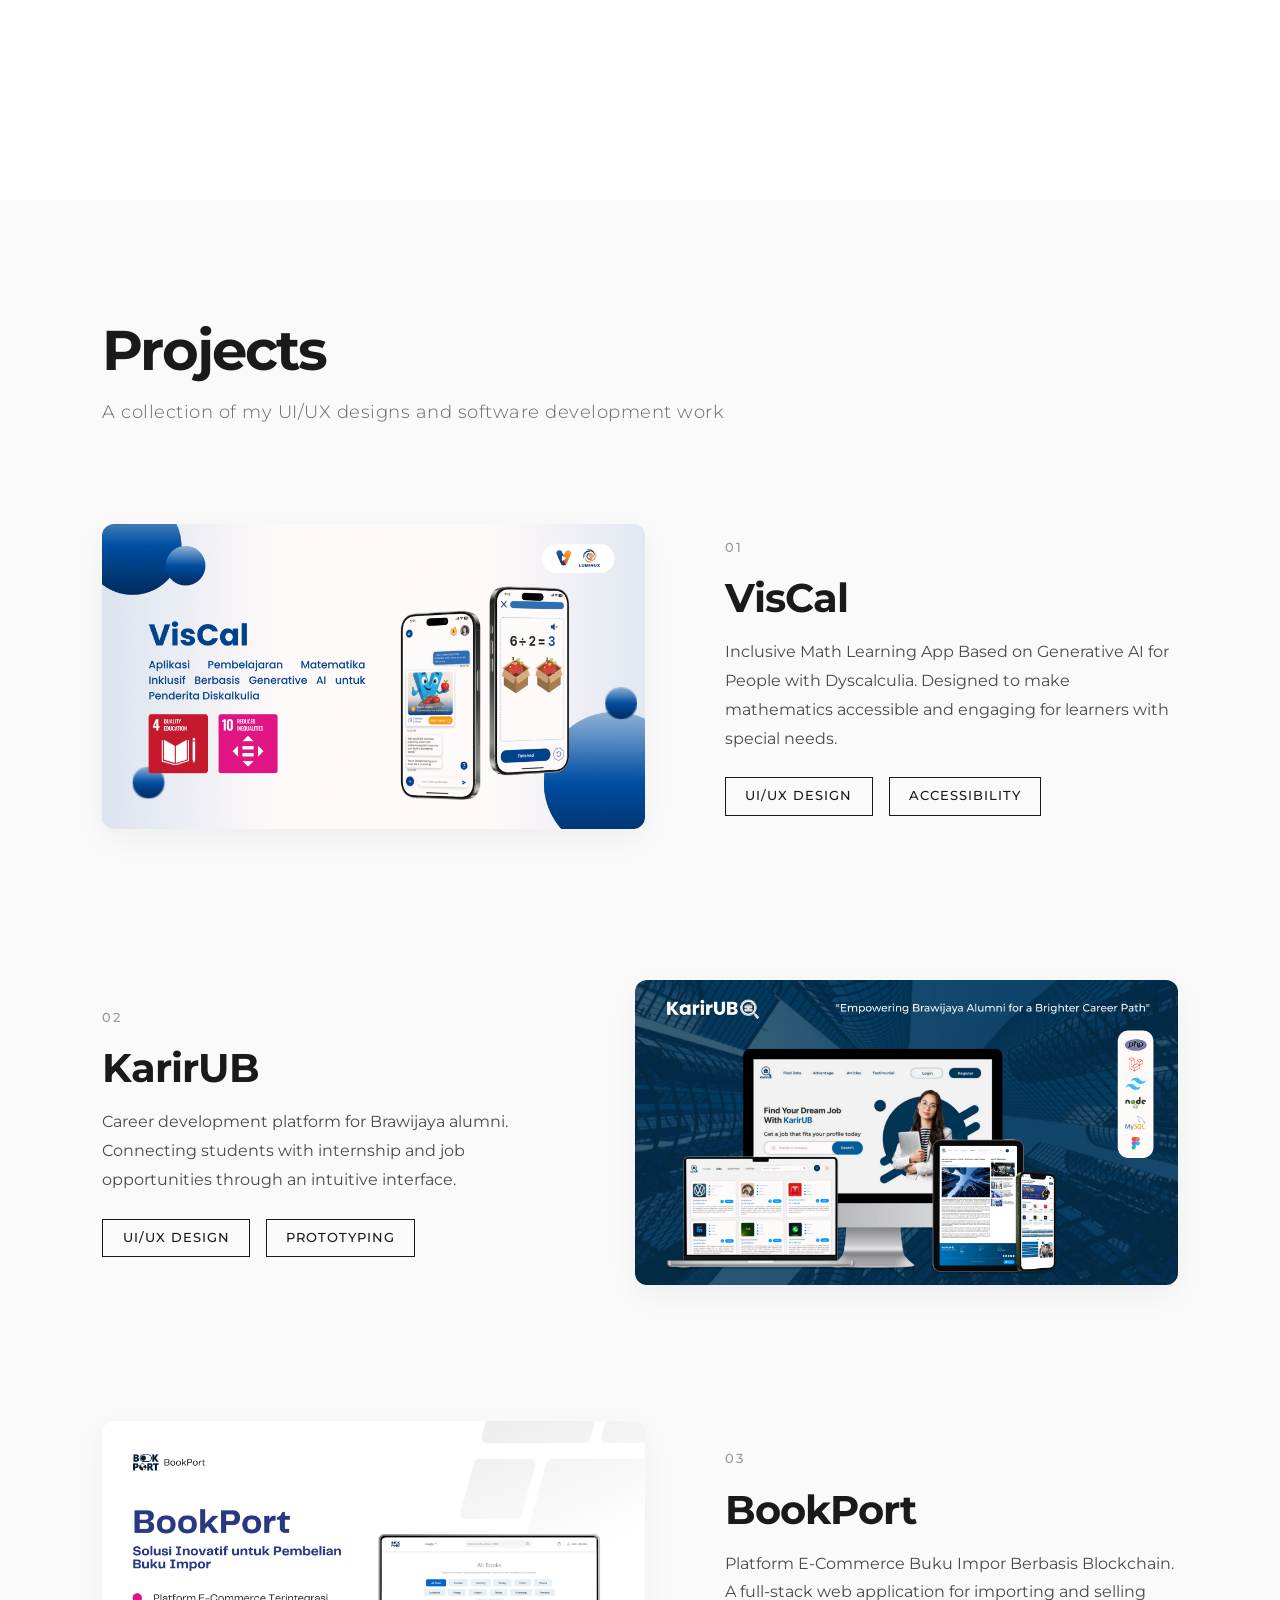
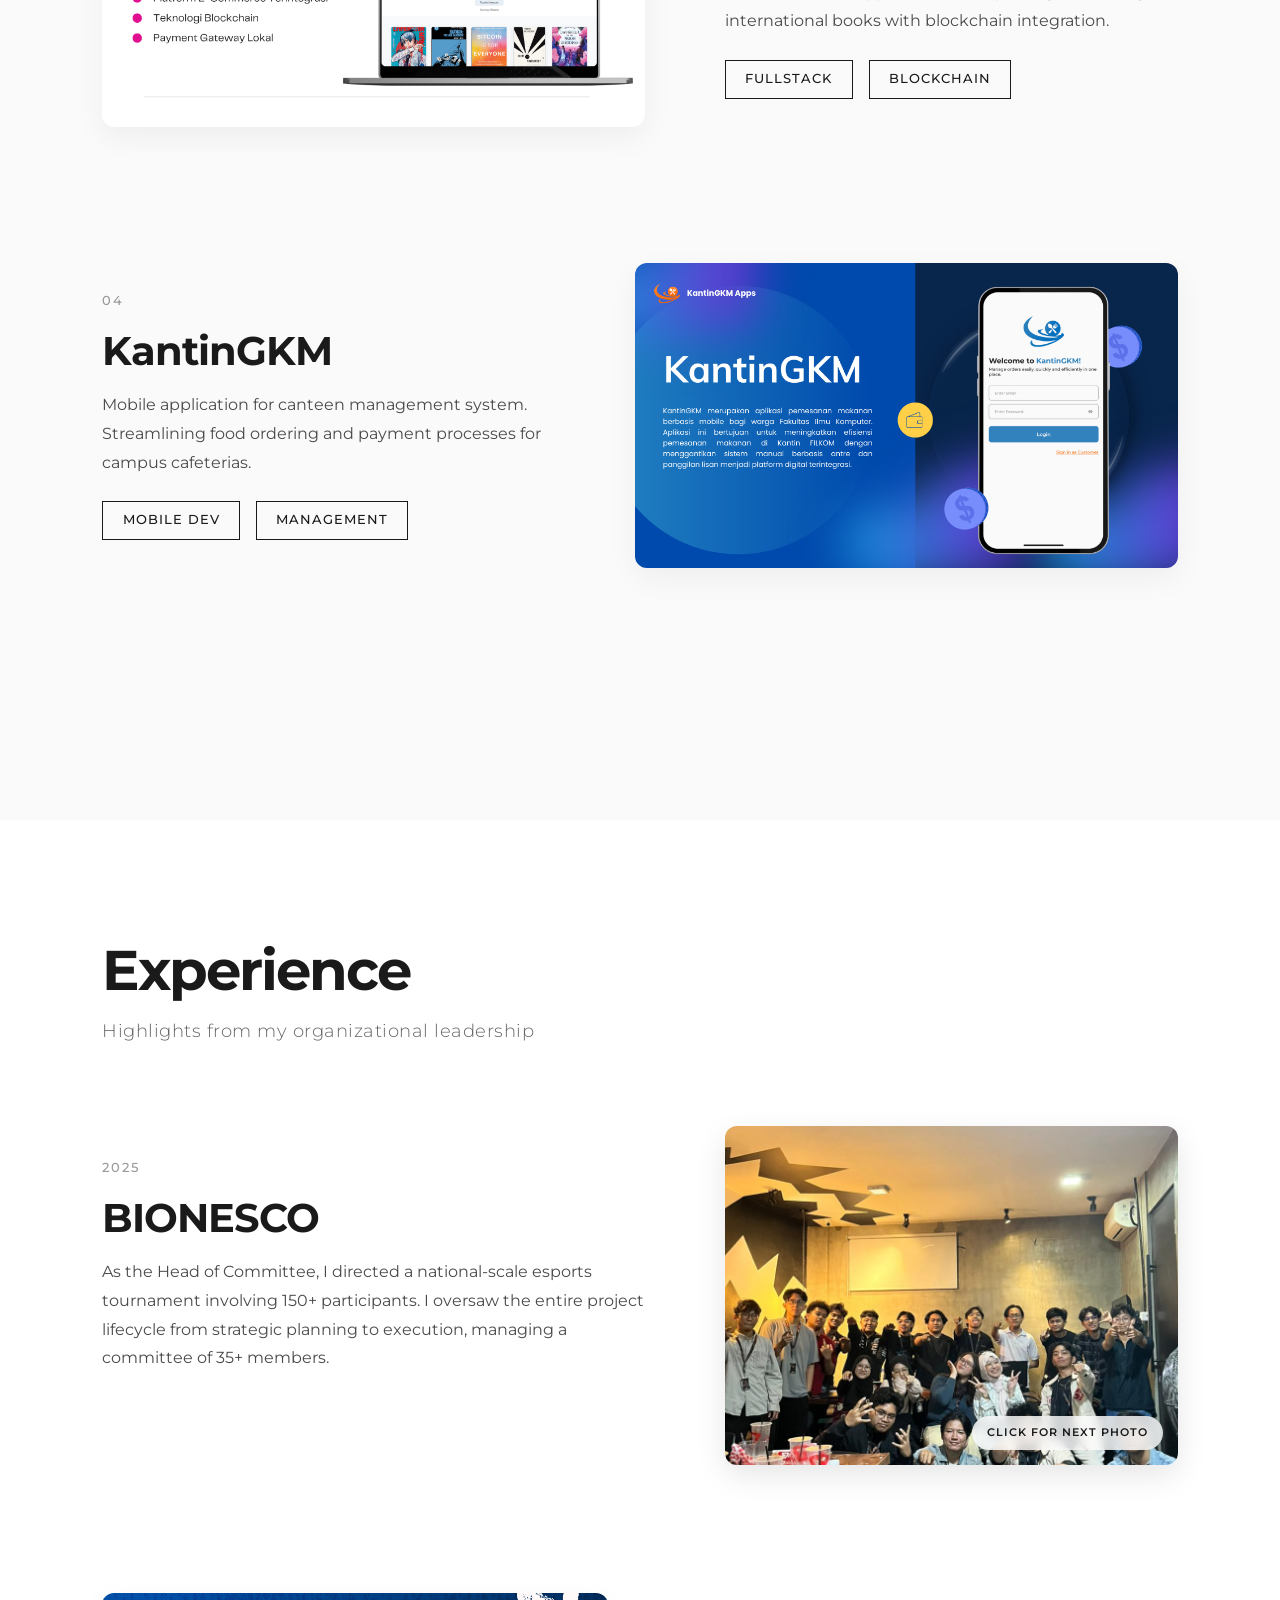
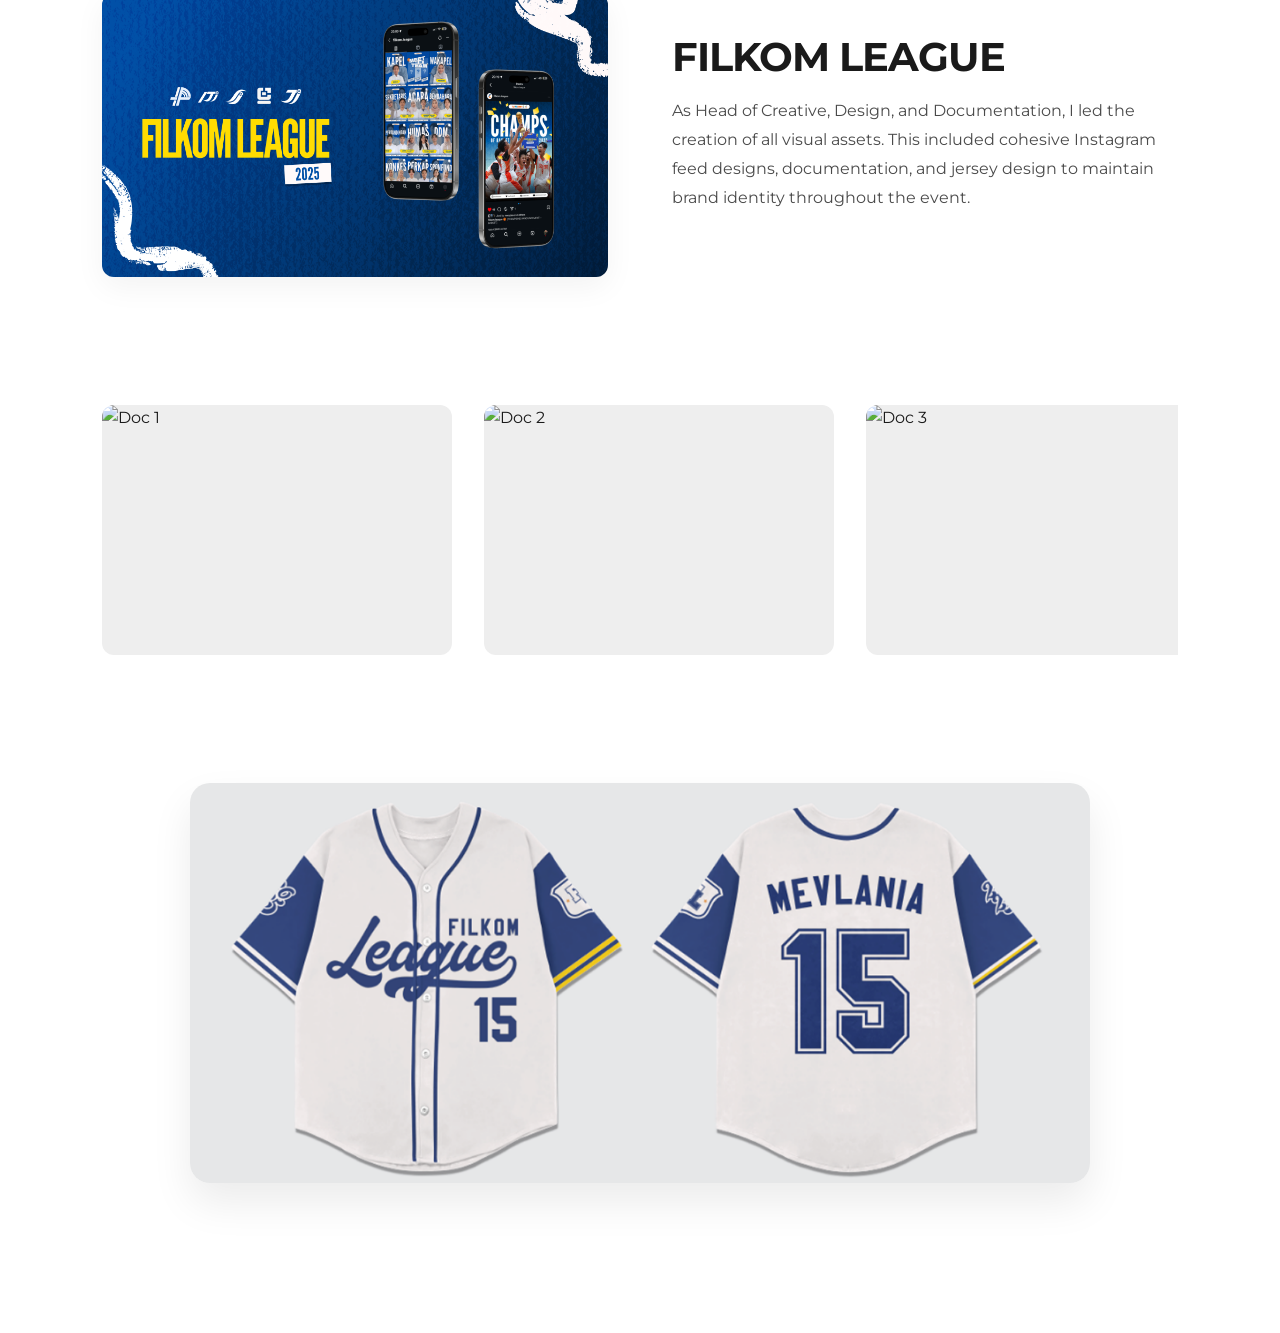
==== commit 6fe0193b: "minor update" ====
--- a/index.html
+++ b/index.html
@@ -765,10 +765,6 @@
                         <div class="contact-item">
                             <strong>Email</strong>
                             <a href="mailto:inidype@gmail.com" class="contact-link">inidype@gmail.com</a>
-                        </div>
-                        <div class="contact-item">
-                            <strong>Phone</strong>
-                            <a href="https://wa.me/6281232104149" target="_blank" class="contact-link">+62 812 3210 4149</a>
                         </div>
                         <div class="contact-item">
                             <strong>Location</strong>
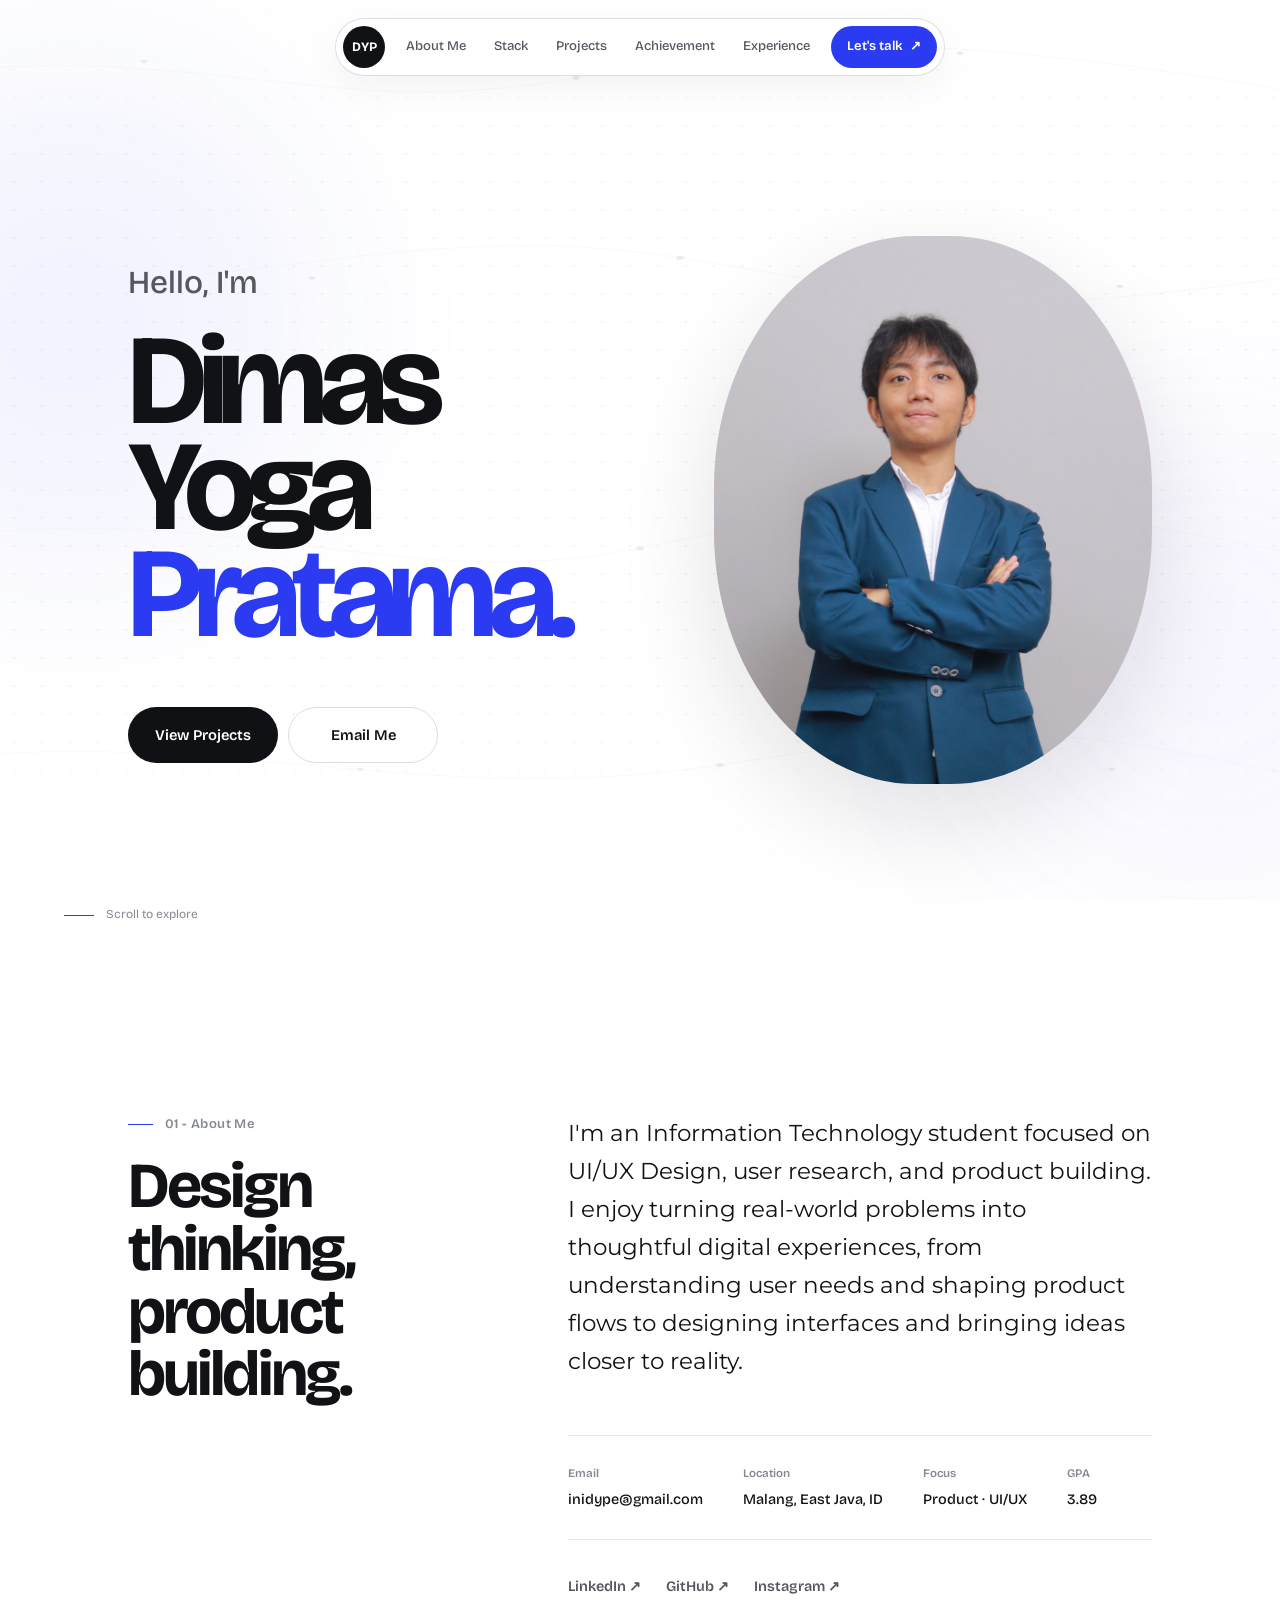
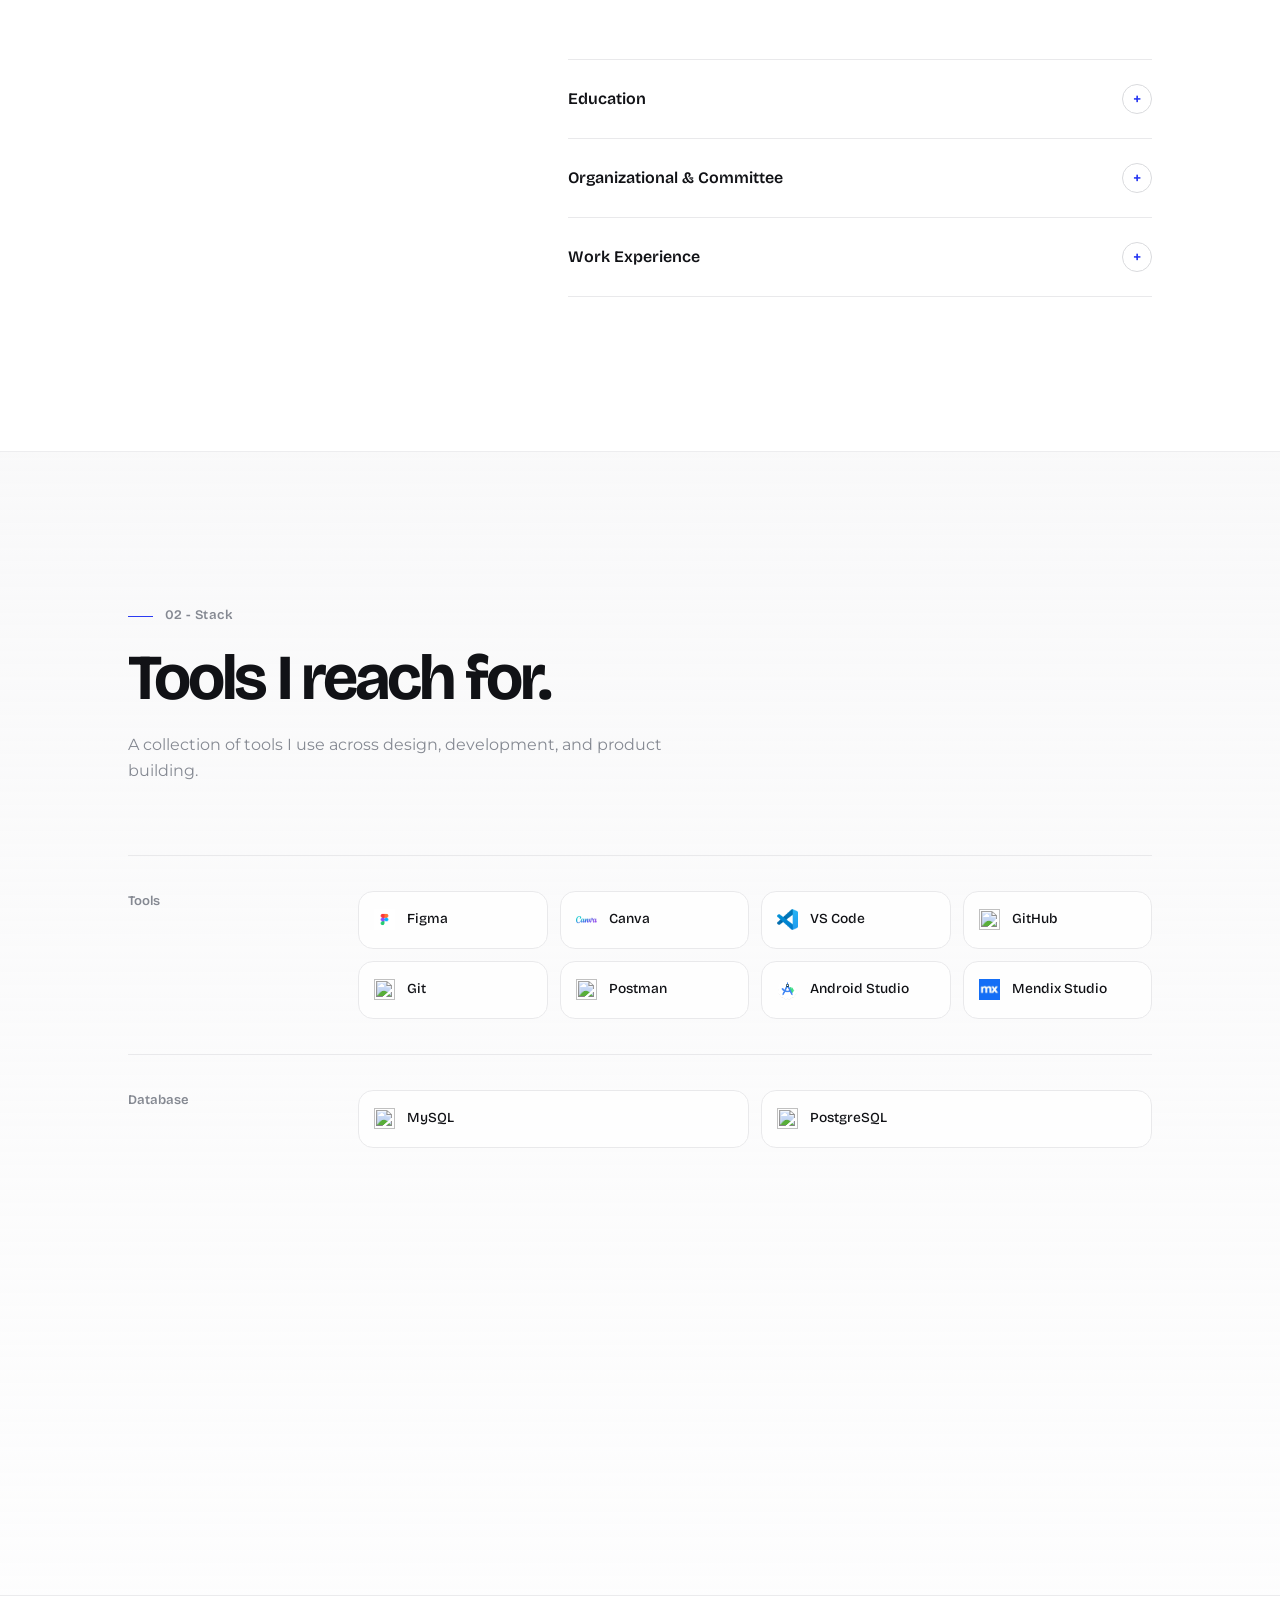
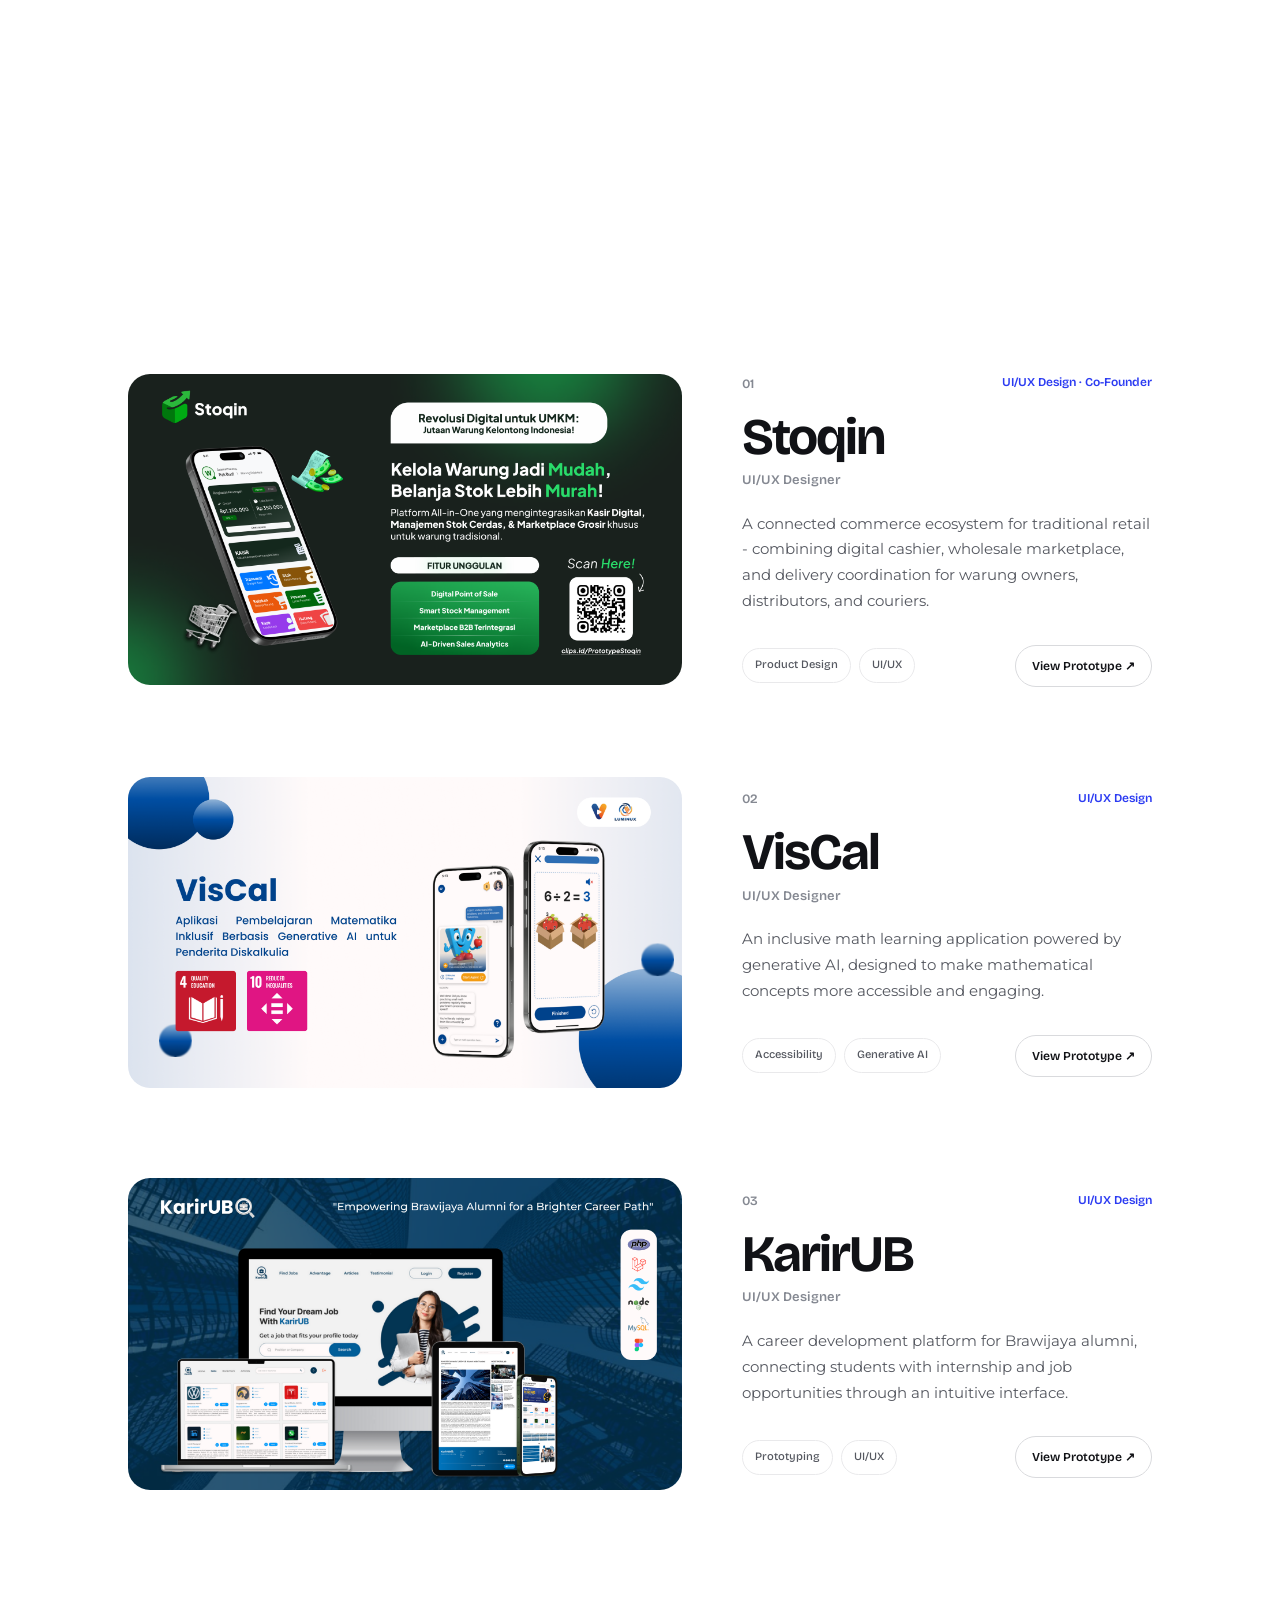
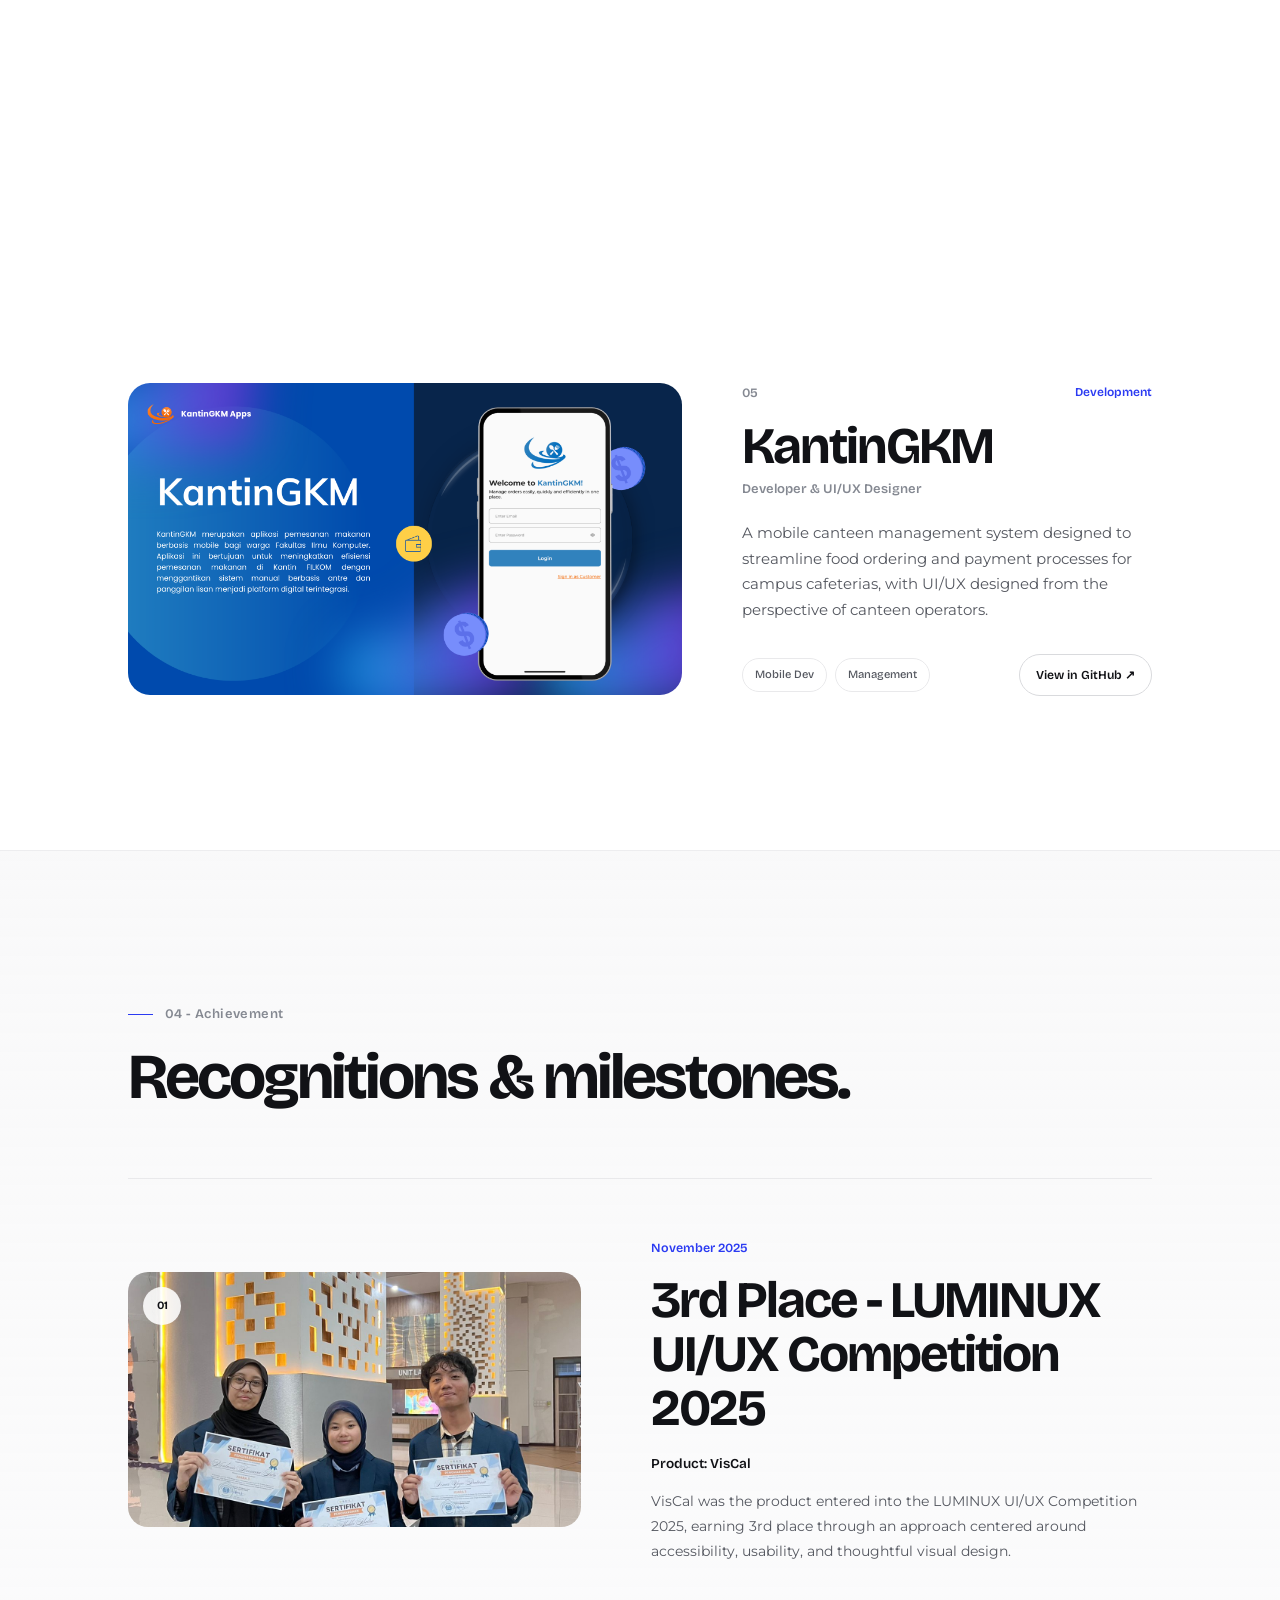
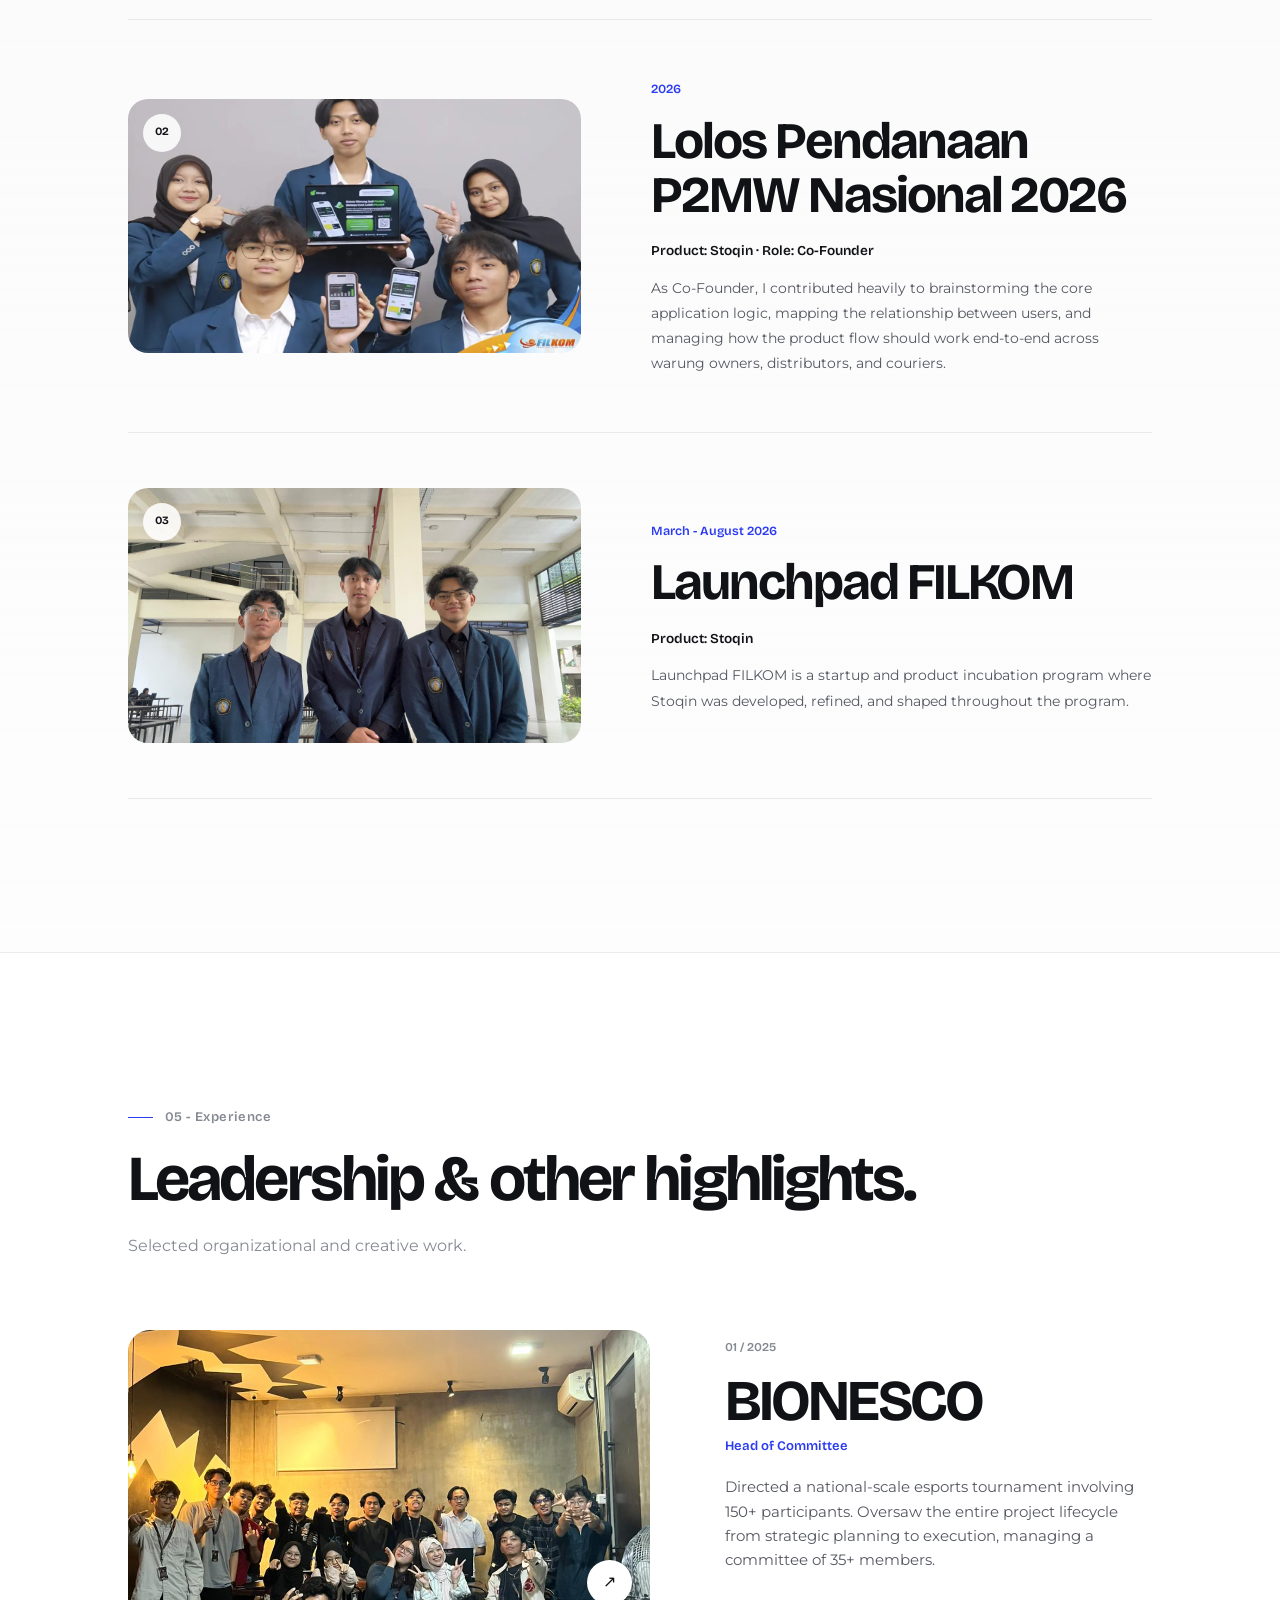
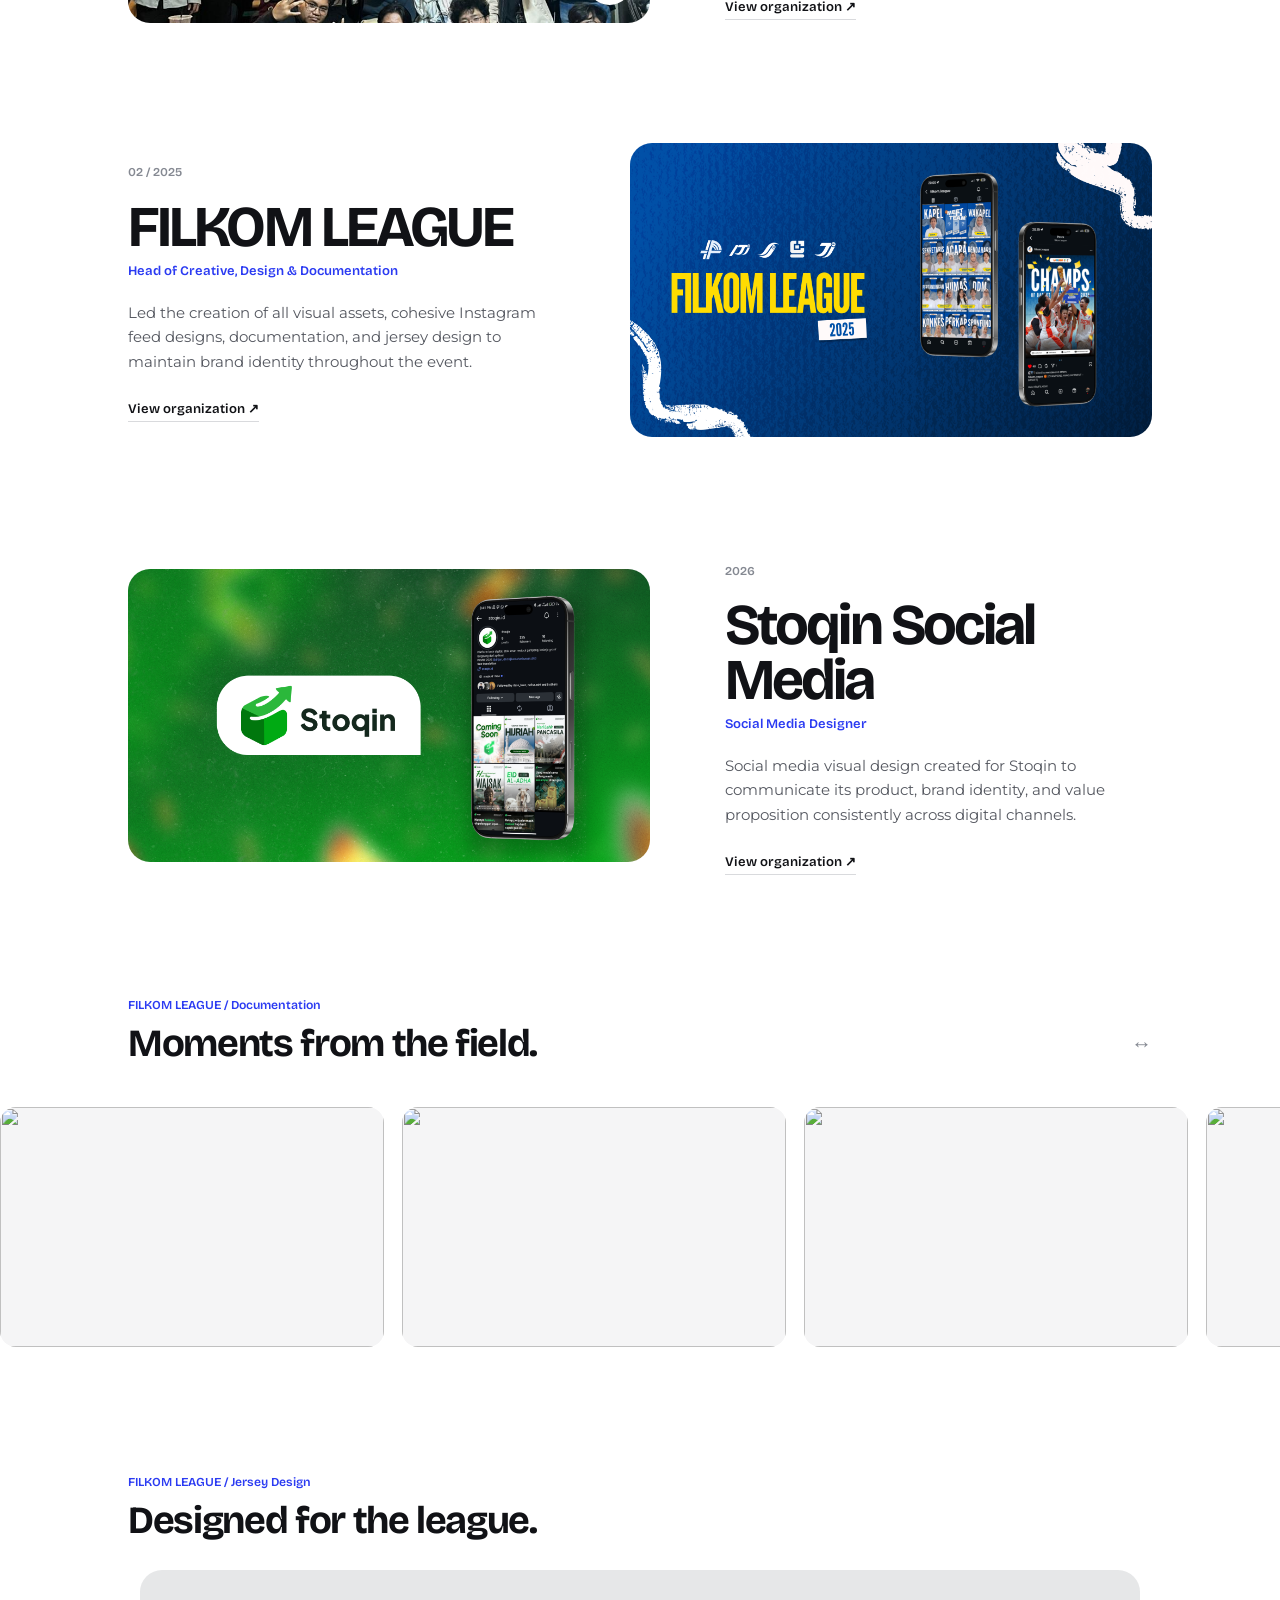
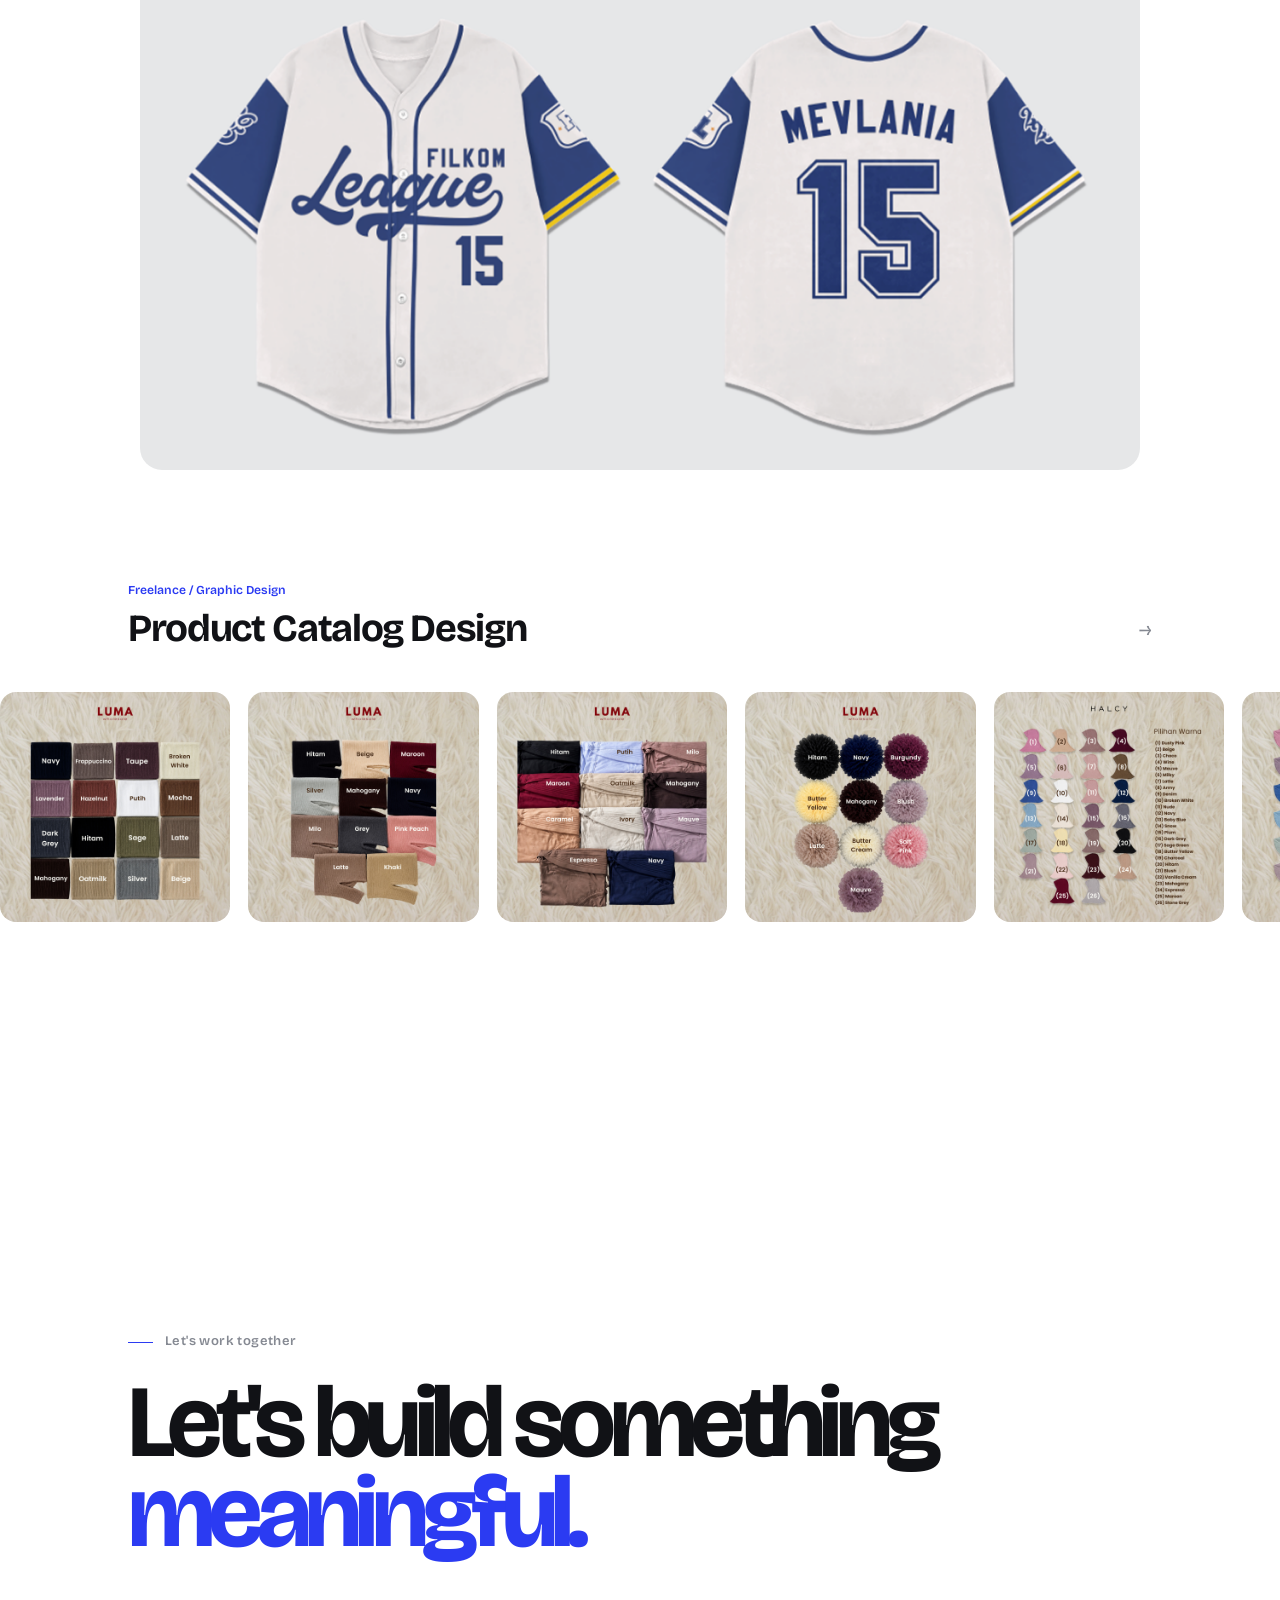
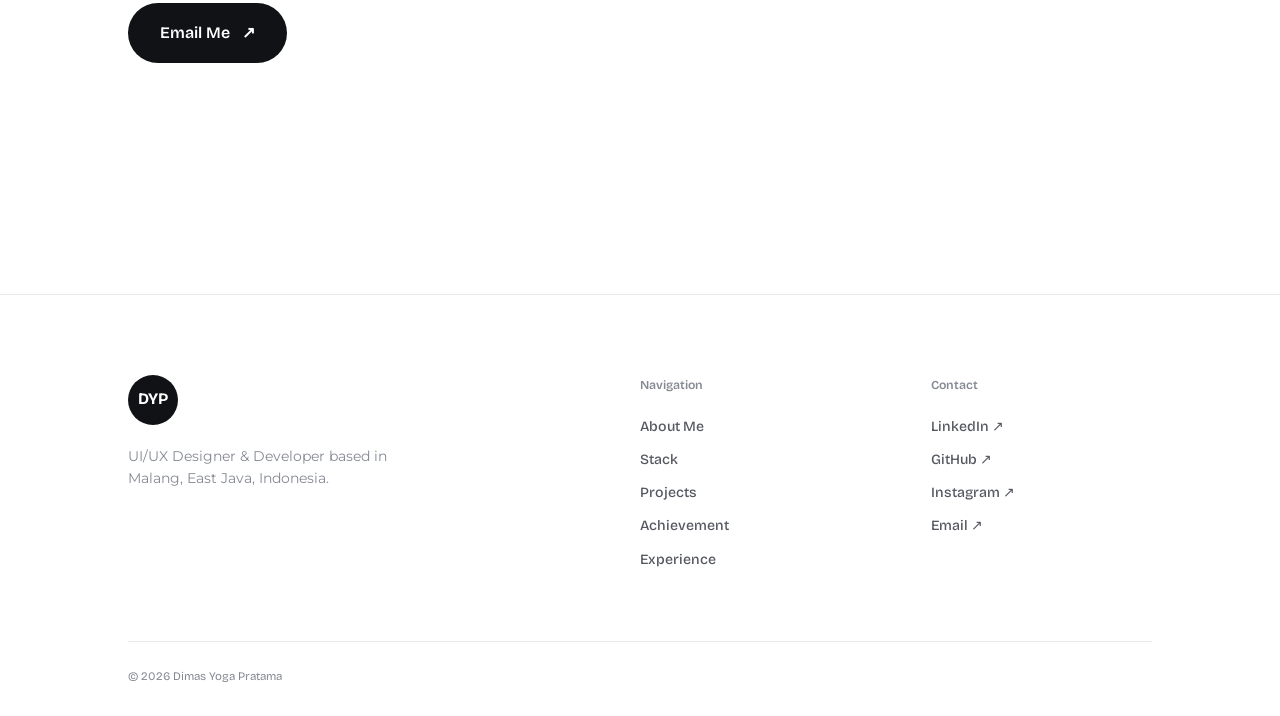
==== commit e8db1935: "update 2026" ====
--- a/index.html
+++ b/index.html
@@ -1,1218 +1,2024 @@
 <!DOCTYPE html>
-<html lang="id">
+<html lang="en">
+
 <head>
-    <meta charset="UTF-8">
-    <meta name="viewport" content="width=device-width, initial-scale=1.0">
-    <title>Dimas Yoga Pratama - Portfolio</title>
-    <link href="https://fonts.googleapis.com/css2?family=Montserrat:wght@300;400;500;600;700&display=swap" rel="stylesheet">
-    <style>
-        * {
-            margin: 0;
-            padding: 0;
-            box-sizing: border-box;
+  <meta charset="UTF-8">
+  <meta name="viewport" content="width=device-width, initial-scale=1.0">
+
+  <title>Dimas Yoga Pratama - UI/UX Designer & Developer</title>
+
+  <meta name="description"
+    content="Portfolio of Dimas Yoga Pratama - UI/UX Designer, Developer, and Product-minded IT student based in Malang, Indonesia.">
+
+  <link rel="preconnect" href="https://fonts.googleapis.com">
+  <link rel="preconnect" href="https://fonts.gstatic.com" crossorigin>
+
+  <link
+    href="https://fonts.googleapis.com/css2?family=Bricolage+Grotesque:opsz,wght@12..96,400..800&family=Montserrat:wght@300;400;500;600;700&display=swap"
+    rel="stylesheet">
+
+  <link rel="stylesheet" href="assets/style.css">
+</head>
+
+<body>
+
+  <!-- =========================================================
+       BACKGROUND
+  ========================================================== -->
+
+  <div class="bg-field" aria-hidden="true">
+    <div class="bg-orb bg-orb-1"></div>
+    <div class="bg-orb bg-orb-2"></div>
+
+    <svg class="flow-svg" viewBox="0 0 1600 2200" preserveAspectRatio="none">
+      <path class="flow-path" d="M -100 180 C 250 100, 420 300, 720 190 S 1200 80, 1700 250" />
+
+      <path class="flow-path" d="M -100 670 C 260 760, 500 520, 850 630 S 1250 790, 1700 650" />
+
+      <path class="flow-path" d="M -100 1320 C 280 1210, 500 1460, 800 1340 S 1230 1180, 1700 1390" />
+
+      <path class="flow-path" d="M -100 1860 C 260 1770, 530 1980, 900 1870 S 1300 1760, 1700 1930" />
+
+      <circle class="flow-node" cx="180" cy="150" r="4" />
+      <circle class="flow-node" cx="720" cy="190" r="5" />
+      <circle class="flow-node" cx="1200" cy="130" r="4" />
+
+      <circle class="flow-node" cx="390" cy="680" r="4" />
+      <circle class="flow-node" cx="850" cy="630" r="5" />
+      <circle class="flow-node" cx="1400" cy="700" r="4" />
+
+      <circle class="flow-node" cx="280" cy="1260" r="4" />
+      <circle class="flow-node" cx="800" cy="1340" r="5" />
+      <circle class="flow-node" cx="1360" cy="1250" r="4" />
+
+      <circle class="flow-node" cx="450" cy="1880" r="4" />
+      <circle class="flow-node" cx="900" cy="1870" r="5" />
+      <circle class="flow-node" cx="1390" cy="1880" r="4" />
+    </svg>
+
+    <div class="dot-grid"></div>
+  </div>
+
+
+  <!-- =========================================================
+       SKIP LINK
+  ========================================================== -->
+
+  <a class="skip-link" href="#main">Skip to content</a>
+
+
+  <!-- =========================================================
+       NAVBAR
+  ========================================================== -->
+
+  <header class="topbar">
+    <nav class="floating-nav" id="navbar">
+
+      <a href="#hero" class="brand">DYP</a>
+
+      <button class="nav-toggle" id="navToggle" aria-label="Open navigation" aria-expanded="false">
+        <span></span>
+        <span></span>
+        <span></span>
+      </button>
+
+      <ul id="navMenu">
+
+        <li>
+          <a href="#about" class="nav-link">About Me</a>
+        </li>
+
+        <li>
+          <a href="#stack" class="nav-link">Stack</a>
+        </li>
+
+        <li>
+          <a href="#projects" class="nav-link">Projects</a>
+        </li>
+
+        <li>
+          <a href="#achievement" class="nav-link">Achievement</a>
+        </li>
+
+        <li>
+          <a href="#experience" class="nav-link">Experience</a>
+        </li>
+
+      </ul>
+
+      <a href="#contact" class="nav-contact">
+        Let's talk
+        <span>↗</span>
+      </a>
+
+    </nav>
+  </header>
+
+
+  <main id="main">
+
+
+    <!-- =======================================================
+         HERO
+    ======================================================== -->
+
+    <section class="hero" id="hero">
+
+      <div class="container hero-inner">
+
+        <div class="hero-copy reveal">
+
+          <p class="hero-intro">
+            Hello, I'm
+          </p>
+
+          <h1 class="hero-title">
+            Dimas Yoga<br>
+            <span>Pratama.</span>
+          </h1>
+
+          <div class="hero-bottom">
+
+            <div class="hero-actions">
+              <a href="#projects" class="btn btn-primary">
+                <span>View Projects</span>
+              </a>
+
+              <a href="mailto:inidype@gmail.com" class="btn btn-secondary">
+                <span>Email Me</span>
+              </a>
+            </div>
+
+          </div>
+
+        </div>
+
+
+        <!-- HERO IMAGE -->
+
+        <div class="hero-visual reveal-scale">
+
+          <div class="hero-photo">
+
+            <img src="assets/images/profile.JPG" alt="Portrait of Dimas Yoga Pratama">
+
+          </div>
+
+        </div>
+
+      </div>
+
+
+      <div class="scroll-cue">
+        <span></span>
+        Scroll to explore
+      </div>
+
+    </section>
+
+
+
+    <!-- =======================================================
+         ABOUT
+    ======================================================== -->
+
+    <section class="section" id="about">
+
+      <div class="container about-grid">
+
+        <div class="section-side reveal">
+
+          <p class="eyebrow">
+            01 - About Me
+          </p>
+
+          <h2 class="section-title">
+            Design thinking,<br>
+            product building.
+          </h2>
+
+        </div>
+
+
+        <div class="about-content reveal">
+
+          <p class="about-statement">
+            I'm an Information Technology student focused on UI/UX Design, user research, and product building. I enjoy
+            turning real-world problems into thoughtful digital experiences, from understanding user needs and shaping
+            product flows to designing interfaces and bringing ideas closer to reality.
+          </p>
+
+
+          <div class="about-meta">
+
+            <div class="meta-item">
+              <span class="meta-label">Email</span>
+              <a href="mailto:inidype@gmail.com" class="meta-value">
+                inidype@gmail.com
+              </a>
+            </div>
+
+            <div class="meta-item">
+              <span class="meta-label">Location</span>
+              <span class="meta-value">
+                Malang, East Java, ID
+              </span>
+            </div>
+
+            <div class="meta-item">
+              <span class="meta-label">Focus</span>
+              <span class="meta-value">
+                Product · UI/UX
+              </span>
+            </div>
+
+            <div class="meta-item">
+              <span class="meta-label">GPA</span>
+              <span class="meta-value">
+                3.89
+              </span>
+            </div>
+
+          </div>
+
+
+          <div class="social-row">
+
+            <a href="https://www.linkedin.com/in/dimasyogap/" target="_blank" rel="noopener">
+              LinkedIn ↗
+            </a>
+
+            <a href="https://github.com/dimassypp" target="_blank" rel="noopener">
+              GitHub ↗
+            </a>
+
+            <a href="https://instagram.com/dimassypp" target="_blank" rel="noopener">
+              Instagram ↗
+            </a>
+
+          </div>
+
+
+          <!-- JOURNEY -->
+
+          <div class="accordion">
+
+            <!-- EDUCATION -->
+
+            <div class="accordion-item">
+
+              <button class="accordion-header">
+
+                <span>Education</span>
+
+                <span class="accordion-icon">+</span>
+
+              </button>
+
+              <div class="accordion-content">
+
+                <div class="accordion-body">
+
+                  <div class="timeline-item">
+
+                    <div class="timeline-head">
+
+                      <h3>
+                        Brawijaya University
+                      </h3>
+
+                      <span>
+                        Aug 2023 - Present
+                      </span>
+
+                    </div>
+
+                    <p class="timeline-role">
+                      Information Technology
+                    </p>
+
+                    <p>
+                      Relevant coursework: UI/UX Design, Web &
+                      Mobile Development, IT Project Management,
+                      Database Systems, Computer Network,
+                      Cybersecurity.
+                    </p>
+
+                  </div>
+
+
+                  <div class="timeline-item">
+
+                    <div class="timeline-head">
+
+                      <h3>
+                        Telkom Malang Vocational High School
+                      </h3>
+
+                      <span>
+                        Jul 2020 - May 2023
+                      </span>
+
+                    </div>
+
+                    <p class="timeline-role">
+                      Software Engineering
+                    </p>
+
+                    <p>
+                      Programming, Graphic Design, Computer
+                      Network, Operating Systems.
+                    </p>
+
+                  </div>
+
+                </div>
+
+              </div>
+
+            </div>
+
+
+            <!-- ORGANIZATION -->
+
+            <div class="accordion-item">
+
+              <button class="accordion-header">
+
+                <span>
+                  Organizational & Committee
+                </span>
+
+                <span class="accordion-icon">+</span>
+
+              </button>
+
+              <div class="accordion-content">
+
+                <div class="accordion-body">
+
+                  <div class="timeline-item">
+
+                    <div class="timeline-head">
+
+                      <h3>
+                        Badan Internal Olahraga & Seni FILKOM UB
+                      </h3>
+
+                      <span>
+                        Jan 2026 - Present
+                      </span>
+
+                    </div>
+
+                    <p class="timeline-role">
+                      Treasurer
+                    </p>
+
+                    <p>
+                      Managed the organization’s finances, budgeting, and financial records to support smooth and
+                      accountable operations.
+                    </p>
+
+                  </div>
+
+
+                  <div class="timeline-item">
+
+                    <div class="timeline-head">
+
+                      <h3>
+                        BIOS National Esports Competition 2025
+                      </h3>
+
+                      <span>
+                        Aug - Oct 2025
+                      </span>
+
+                    </div>
+
+                    <p class="timeline-role">
+                      Head of Committee
+                    </p>
+
+                    <p>
+                      Directed a national-scale esports tournament
+                      involving 150+ participants and led a committee
+                      of 35+ members.
+                    </p>
+
+                  </div>
+
+
+                  <div class="timeline-item">
+
+                    <div class="timeline-head">
+
+                      <h3>
+                        FILKOM LEAGUE 2025
+                      </h3>
+
+                      <span>
+                        Mar - Jun 2025
+                      </span>
+
+                    </div>
+
+                    <p class="timeline-role">
+                      Head of Creative, Design & Documentation
+                    </p>
+
+                    <p>
+                      Led creation of all visual designs including
+                      Instagram feeds, jerseys, and certificates.
+                    </p>
+
+                  </div>
+
+
+                  <div class="timeline-item">
+
+                    <div class="timeline-head">
+
+                      <h3>
+                        Badan Internal Olahraga & Seni FILKOM UB - Esports Division
+                      </h3>
+
+                      <span>
+                        Jan - Dec 2025
+                      </span>
+
+                    </div>
+
+                    <p class="timeline-role">
+                      Vice Head of Esports Division
+                    </p>
+
+                    <p>
+                      Co-led 6 staff members and managed 15+ athletes
+                      across 2 game divisions.
+                    </p>
+
+                  </div>
+
+
+                </div>
+
+              </div>
+
+            </div>
+
+
+            <!-- WORK -->
+
+            <div class="accordion-item">
+
+              <button class="accordion-header">
+
+                <span>
+                  Work Experience
+                </span>
+
+                <span class="accordion-icon">+</span>
+
+              </button>
+
+              <div class="accordion-content">
+
+                <div class="accordion-body">
+
+                  <div class="timeline-item">
+
+                    <div class="timeline-head">
+
+                      <h3>
+                        PDAM Delta Tirta Sidoarjo
+                      </h3>
+
+                      <span>
+                        Jun - Aug 2022
+                      </span>
+
+                    </div>
+
+                    <p class="timeline-role">
+                      Developer & UI/UX Designer - Internship
+                    </p>
+
+                    <p>
+                      Designed user-centric interfaces and developed
+                      a responsive web-based complaint application
+                      using React.js and Node.js.
+                    </p>
+
+                  </div>
+
+
+                  <div class="timeline-item">
+
+                    <div class="timeline-head">
+
+                      <h3>
+                        Perumda Tirta Kanjuruhan
+                      </h3>
+
+                      <span>
+                        Sep - Nov 2022
+                      </span>
+
+                    </div>
+
+                    <p class="timeline-role">
+                      Research & Development - Internship
+                    </p>
+
+                    <p>
+                      Executed technical troubleshooting and network
+                      maintenance.
+                    </p>
+
+                  </div>
+
+                </div>
+
+              </div>
+
+            </div>
+
+          </div>
+
+        </div>
+
+      </div>
+
+    </section>
+
+
+
+    <!-- =======================================================
+         STACK
+    ======================================================== -->
+
+    <section class="section section-tint" id="stack">
+
+      <div class="container">
+
+        <div class="section-header reveal">
+
+          <p class="eyebrow">
+            02 - Stack
+          </p>
+
+          <h2 class="section-title">
+            Tools I reach for.
+          </h2>
+
+          <p class="section-subtitle">
+            A collection of tools I use across design, development, and product building.
+          </p>
+
+        </div>
+
+
+        <div class="stack-groups">
+
+          <!-- TOOLS -->
+
+          <div class="stack-group reveal">
+
+            <h3>Tools</h3>
+
+            <div class="stack-grid">
+
+              <div class="stack-card">
+                <img src="assets/images/figma.png" alt="">
+                <span>Figma</span>
+              </div>
+
+              <div class="stack-card">
+                <img src="assets/images/canva.png" alt="">
+                <span>Canva</span>
+              </div>
+
+              <div class="stack-card">
+                <img src="assets/images/vscode.png" alt="">
+                <span>VS Code</span>
+              </div>
+
+              <div class="stack-card">
+                <img src="https://cdn.simpleicons.org/github" alt="">
+                <span>GitHub</span>
+              </div>
+
+              <div class="stack-card">
+                <img src="https://cdn.simpleicons.org/git" alt="">
+                <span>Git</span>
+              </div>
+
+              <div class="stack-card">
+                <img src="https://cdn.simpleicons.org/postman" alt="">
+                <span>Postman</span>
+              </div>
+
+              <div class="stack-card">
+                <img src="assets/images/androidstudio.png" alt="">
+                <span>Android Studio</span>
+              </div>
+
+              <div class="stack-card">
+                <img src="assets/images/mendix.png" alt="">
+                <span>Mendix Studio</span>
+              </div>
+
+            </div>
+
+          </div>
+
+
+          <!-- DATABASE -->
+
+          <div class="stack-group reveal">
+
+            <h3>Database</h3>
+
+            <div class="stack-grid">
+
+              <div class="stack-card">
+                <img src="https://cdn.simpleicons.org/mysql" alt="">
+                <span>MySQL</span>
+              </div>
+
+              <div class="stack-card">
+                <img src="https://cdn.simpleicons.org/postgresql" alt="">
+                <span>PostgreSQL</span>
+              </div>
+
+            </div>
+
+          </div>
+
+
+          <!-- BACKEND -->
+
+          <div class="stack-group reveal">
+
+            <h3>Backend</h3>
+
+            <div class="stack-grid">
+
+              <div class="stack-card">
+                <img src="https://cdn.simpleicons.org/laravel" alt="">
+                <span>Laravel</span>
+              </div>
+
+              <div class="stack-card">
+                <img src="https://cdn.simpleicons.org/python" alt="">
+                <span>Python</span>
+              </div>
+
+              <div class="stack-card">
+                <img src="https://cdn.simpleicons.org/fastapi" alt="">
+                <span>FastAPI</span>
+              </div>
+
+              <div class="stack-card">
+                <img src="https://cdn.simpleicons.org/nodedotjs" alt="">
+                <span>Node.js</span>
+              </div>
+
+            </div>
+
+          </div>
+
+
+          <!-- FRONTEND -->
+
+          <div class="stack-group reveal">
+
+            <h3>Frontend</h3>
+
+            <div class="stack-grid">
+
+              <div class="stack-card">
+                <img src="https://cdn.simpleicons.org/react" alt="">
+                <span>React</span>
+              </div>
+
+              <div class="stack-card">
+                <img src="https://cdn.simpleicons.org/html5" alt="">
+                <span>HTML</span>
+              </div>
+
+              <div class="stack-card">
+                <img src="assets/images/css.png" alt="">
+                <span>CSS</span>
+              </div>
+
+            </div>
+
+          </div>
+
+        </div>
+
+      </div>
+
+    </section>
+
+
+
+    <!-- =======================================================
+         PROJECTS
+    ======================================================== -->
+
+    <section class="section" id="projects">
+
+      <div class="container">
+
+        <div class="section-header reveal">
+
+          <p class="eyebrow">
+            03 - Projects
+          </p>
+
+          <h2 class="section-title">
+            Selected work.
+          </h2>
+
+          <p class="section-subtitle">
+            A collection of product design and software development
+            projects.
+          </p>
+
+        </div>
+
+
+        <div class="project-list">
+
+
+          <!-- STOQIN -->
+
+          <article class="project-card reveal">
+
+            <a href="projects/stoqin.html" class="project-image">
+
+              <img src="assets/images/stoqin.png" alt="Stoqin project preview" loading="lazy">
+
+              <span class="image-arrow">↗</span>
+
+            </a>
+
+
+            <div class="project-content">
+
+              <div class="project-top">
+
+                <span class="project-number">
+                  01
+                </span>
+
+                <span class="project-type">
+                  UI/UX Design · Co-Founder
+                </span>
+
+              </div>
+
+              <h3 class="project-title">
+
+                <a href="projects/stoqin.html">
+                  Stoqin
+                </a>
+
+              </h3>
+
+              <p class="project-role">
+                UI/UX Designer
+              </p>
+
+              <p class="project-description">
+                A connected commerce ecosystem for traditional
+                retail - combining digital cashier, wholesale
+                marketplace, and delivery coordination for warung
+                owners, distributors, and couriers.
+              </p>
+
+              <div class="project-footer">
+
+                <div class="project-tags">
+                  <span>Product Design</span>
+                  <span>UI/UX</span>
+                </div>
+
+                <a href="https://clips.id/StoqinPrototype" class="project-button" target="_blank" rel="noopener">
+                  View Prototype ↗
+                </a>
+
+              </div>
+
+            </div>
+
+          </article>
+
+
+
+          <!-- VISCAL -->
+
+          <article class="project-card reveal">
+
+            <a href="projects/viscal.html" class="project-image">
+
+              <img src="assets/images/viscal.png" alt="VisCal project preview" loading="lazy">
+
+              <span class="image-arrow">↗</span>
+
+            </a>
+
+
+            <div class="project-content">
+
+              <div class="project-top">
+
+                <span class="project-number">
+                  02
+                </span>
+
+                <span class="project-type">
+                  UI/UX Design
+                </span>
+
+              </div>
+
+              <h3 class="project-title">
+
+                <a href="projects/viscal.html">
+                  VisCal
+                </a>
+
+              </h3>
+
+              <p class="project-role">
+                UI/UX Designer
+              </p>
+
+              <p class="project-description">
+                An inclusive math learning application powered by
+                generative AI, designed to make mathematical
+                concepts more accessible and engaging.
+              </p>
+
+              <div class="project-footer">
+
+                <div class="project-tags">
+                  <span>Accessibility</span>
+                  <span>Generative AI</span>
+                </div>
+
+                <a href="http://clips.id/VisCalPrototype" target="_blank" rel="noopener" class="project-button">
+                  View Prototype ↗
+                </a>
+
+              </div>
+
+            </div>
+
+          </article>
+
+
+
+          <!-- KARIRUB -->
+
+          <article class="project-card reveal">
+
+            <a href="projects/karirub.html" class="project-image">
+
+              <img src="assets/images/karirub.png" alt="KarirUB project preview" loading="lazy">
+
+              <span class="image-arrow">↗</span>
+
+            </a>
+
+
+            <div class="project-content">
+
+              <div class="project-top">
+
+                <span class="project-number">
+                  03
+                </span>
+
+                <span class="project-type">
+                  UI/UX Design
+                </span>
+
+              </div>
+
+              <h3 class="project-title">
+
+                <a href="projects/karirub.html">
+                  KarirUB
+                </a>
+
+              </h3>
+
+              <p class="project-role">
+                UI/UX Designer
+              </p>
+
+              <p class="project-description">
+                A career development platform for Brawijaya alumni,
+                connecting students with internship and job
+                opportunities through an intuitive interface.
+              </p>
+
+              <div class="project-footer">
+
+                <div class="project-tags">
+                  <span>Prototyping</span>
+                  <span>UI/UX</span>
+                </div>
+
+                <a href="https://clips.id/KarirUBPrototype" target="_blank" rel="noopener" class="project-button">
+                  View Prototype ↗
+                </a>
+
+              </div>
+
+            </div>
+
+          </article>
+
+
+
+          <!-- BOOKPORT -->
+
+          <article class="project-card reveal">
+
+            <a href="projects/bookport.html" class="project-image">
+
+              <img src="assets/images/bookport.png" alt="BookPort project preview" loading="lazy">
+
+              <span class="image-arrow">↗</span>
+
+            </a>
+
+
+            <div class="project-content">
+
+              <div class="project-top">
+
+                <span class="project-number">
+                  04
+                </span>
+
+                <span class="project-type">
+                  Development
+                </span>
+
+              </div>
+
+              <h3 class="project-title">
+
+                <a href="projects/bookport.html">
+                  BookPort
+                </a>
+
+              </h3>
+
+              <p class="project-role">
+                Developer
+              </p>
+
+              <p class="project-description">
+                A blockchain-based e-commerce platform for imported
+                books, developed as a full-stack web application
+                for international book commerce.
+              </p>
+
+              <div class="project-footer">
+
+                <div class="project-tags">
+                  <span>Fullstack</span>
+                  <span>Blockchain</span>
+                </div>
+
+                <a href="https://github.com/dimassypp/BookPort" target="_blank" rel="noopener" class="project-button">
+                  View in GitHub ↗
+                </a>
+
+              </div>
+
+            </div>
+
+          </article>
+
+
+
+          <!-- KANTINGKM -->
+
+          <article class="project-card reveal">
+
+            <a href="projects/kantingkm.html" class="project-image">
+
+              <img src="assets/images/kantingkm.png" alt="KantinGKM project preview" loading="lazy">
+
+              <span class="image-arrow">↗</span>
+
+            </a>
+
+
+            <div class="project-content">
+
+              <div class="project-top">
+
+                <span class="project-number">
+                  05
+                </span>
+
+                <span class="project-type">
+                  Development
+                </span>
+
+              </div>
+
+              <h3 class="project-title">
+
+                <a href="projects/kantingkm.html">
+                  KantinGKM
+                </a>
+
+              </h3>
+
+              <p class="project-role">
+                Developer & UI/UX Designer
+              </p>
+
+              <p class="project-description">
+                A mobile canteen management system designed to streamline food ordering and payment processes for campus
+                cafeterias, with UI/UX designed from the perspective of canteen operators.
+              </p>
+
+              <div class="project-footer">
+
+                <div class="project-tags">
+                  <span>Mobile Dev</span>
+                  <span>Management</span>
+                </div>
+
+                <a href="https://github.com/dimassypp/KantinGKM" target="_blank" rel="noopener" class="project-button">
+                  View in GitHub ↗
+                </a>
+
+              </div>
+
+            </div>
+
+          </article>
+
+        </div>
+
+      </div>
+
+    </section>
+
+
+
+    <!-- =======================================================
+         ACHIEVEMENT
+    ======================================================== -->
+
+    <section class="section section-tint" id="achievement">
+
+      <div class="container">
+
+        <div class="section-header reveal">
+
+          <p class="eyebrow">
+            04 - Achievement
+          </p>
+
+          <h2 class="section-title">
+            Recognitions & milestones.
+          </h2>
+
+        </div>
+
+
+        <div class="achievement-list">
+
+
+          <!-- ACHIEVEMENT 01 -->
+
+          <article class="achievement-card reveal">
+
+            <div class="achievement-image">
+
+              <img src="assets/images/achievement-1.jpeg" alt="LUMINUX UI/UX Competition 2025" loading="lazy">
+
+              <span class="achievement-image-label">
+                01
+              </span>
+
+            </div>
+
+
+            <div class="achievement-content">
+
+              <span class="achievement-date">
+                November 2025
+              </span>
+
+              <h3>
+                3rd Place - LUMINUX UI/UX Competition 2025
+              </h3>
+
+              <p class="achievement-product">
+                Product: VisCal
+              </p>
+
+              <p>
+                VisCal was the product entered into the LUMINUX
+                UI/UX Competition 2025, earning 3rd place through
+                an approach centered around accessibility,
+                usability, and thoughtful visual design.
+              </p>
+
+            </div>
+
+          </article>
+
+
+
+          <!-- ACHIEVEMENT 02 -->
+
+          <article class="achievement-card reveal">
+
+            <div class="achievement-image">
+
+              <img src="assets/images/achievement-2.png" alt="P2MW Nasional 2026" loading="lazy">
+
+              <span class="achievement-image-label">
+                02
+              </span>
+
+            </div>
+
+
+            <div class="achievement-content">
+
+              <span class="achievement-date">
+                2026
+              </span>
+
+              <h3>
+                Lolos Pendanaan P2MW Nasional 2026
+              </h3>
+
+              <p class="achievement-product">
+                Product: Stoqin · Role: Co-Founder
+              </p>
+
+              <p>
+                As Co-Founder, I contributed heavily to brainstorming
+                the core application logic, mapping the relationship
+                between users, and managing how the product flow
+                should work end-to-end across warung owners,
+                distributors, and couriers.
+              </p>
+
+            </div>
+
+          </article>
+
+
+
+          <!-- ACHIEVEMENT 03 -->
+
+          <article class="achievement-card reveal">
+
+            <div class="achievement-image">
+
+              <img src="assets/images/achievement-3.jpeg" alt="Launchpad FILKOM" loading="lazy">
+
+              <span class="achievement-image-label">
+                03
+              </span>
+
+            </div>
+
+
+            <div class="achievement-content">
+
+              <span class="achievement-date">
+                March - August 2026
+              </span>
+
+              <h3>
+                Launchpad FILKOM
+              </h3>
+
+              <p class="achievement-product">
+                Product: Stoqin
+              </p>
+
+              <p>
+                Launchpad FILKOM is a startup and product incubation
+                program where Stoqin was developed, refined, and
+                shaped throughout the program.
+              </p>
+
+            </div>
+
+          </article>
+
+
+        </div>
+
+      </div>
+
+    </section>
+
+
+
+    <!-- =======================================================
+         EXPERIENCE
+    ======================================================== -->
+
+    <section class="section" id="experience">
+
+      <div class="container">
+
+        <div class="section-header reveal">
+
+          <p class="eyebrow">
+            05 - Experience
+          </p>
+
+          <h2 class="section-title">
+            Leadership & other highlights.
+          </h2>
+
+          <p class="section-subtitle">
+            Selected organizational and creative work.
+          </p>
+
+        </div>
+
+
+        <!-- BIONESCO -->
+
+        <article class="experience-card reveal">
+
+          <div class="experience-image">
+
+            <div class="experience-slider" id="bionescoSlider">
+
+              <img src="assets/images/bionesco1.jpg" class="slider-img active" alt="BIONESCO activity">
+
+              <img src="assets/images/bionesco2.jpg" class="slider-img" alt="BIONESCO activity">
+
+              <img src="assets/images/bionesco3.jpg" class="slider-img" alt="BIONESCO activity">
+
+              <button class="slider-next" type="button" aria-label="Next image">
+                ↗
+              </button>
+
+            </div>
+
+          </div>
+
+
+          <div class="experience-content">
+
+            <span class="experience-number">
+              01 / 2025
+            </span>
+
+            <h3>
+              BIONESCO
+            </h3>
+
+            <p class="experience-role">
+              Head of Committee
+            </p>
+
+            <p>
+              Directed a national-scale esports tournament involving
+              150+ participants. Oversaw the entire project lifecycle
+              from strategic planning to execution, managing a
+              committee of 35+ members.
+            </p>
+
+            <a href="https://www.instagram.com/bionesco26/" target="_blank" rel="noopener" class="text-link">
+              View organization ↗
+            </a>
+
+          </div>
+
+        </article>
+
+
+
+        <!-- FILKOM LEAGUE -->
+
+        <article class="experience-card experience-card-reverse reveal">
+
+          <div class="experience-image">
+
+            <div class="experience-frame">
+
+              <img src="assets/images/fl.png" alt="FILKOM LEAGUE key visual" loading="lazy">
+
+            </div>
+
+          </div>
+
+
+          <div class="experience-content">
+
+            <span class="experience-number">
+              02 / 2025
+            </span>
+
+            <h3>
+              FILKOM LEAGUE
+            </h3>
+
+            <p class="experience-role">
+              Head of Creative, Design & Documentation
+            </p>
+
+            <p>
+              Led the creation of all visual assets, cohesive
+              Instagram feed designs, documentation, and jersey
+              design to maintain brand identity throughout the
+              event.
+            </p>
+
+            <a href="https://www.instagram.com/filkom.league/" target="_blank" rel="noopener" class="text-link">
+              View organization ↗
+            </a>
+
+          </div>
+
+        </article>
+
+        <!-- STOQIN SOCIAL MEDIA -->
+
+        <article class="experience-card reveal">
+
+          <div class="experience-image">
+
+            <div class="experience-frame">
+
+              <img src="assets/images/stoqinsocialmedia.png" alt="Stoqin Social Media key visual" loading="lazy">
+
+            </div>
+
+          </div>
+
+
+          <div class="experience-content">
+
+            <span class="experience-number">
+              2026
+            </span>
+
+            <h3>
+              Stoqin Social Media
+            </h3>
+
+            <p class="experience-role">
+              Social Media Designer
+            </p>
+
+            <p>
+              Social media visual design created for Stoqin to communicate its product, brand identity, and value
+              proposition consistently across digital channels.
+            </p>
+
+            <a href="https://www.instagram.com/stoqin.id/" target="_blank" rel="noopener" class="text-link">
+              View organization ↗
+            </a>
+
+          </div>
+
+        </article>
+
+
+        <!-- INFINITE DOCUMENTATION -->
+
+        <div class="documentation-section reveal">
+
+          <div class="documentation-heading">
+
+            <div>
+
+              <span>
+                FILKOM LEAGUE / Documentation
+              </span>
+
+              <h3>
+                Moments from the field.
+              </h3>
+
+            </div>
+
+            <span class="documentation-arrow">
+              ↔
+            </span>
+
+          </div>
+
+
+          <div class="infinite-gallery">
+
+            <div class="gallery-track">
+
+              <div class="gallery-item">
+                <img src="assets/images/doc-1.jpg" alt="">
+              </div>
+
+              <div class="gallery-item">
+                <img src="assets/images/doc-2.png" alt="">
+              </div>
+
+              <div class="gallery-item">
+                <img src="assets/images/doc-3.jpg" alt="">
+              </div>
+
+              <div class="gallery-item">
+                <img src="assets/images/doc-4.png" alt="">
+              </div>
+
+              <div class="gallery-item">
+                <img src="assets/images/doc-1.jpg" alt="">
+              </div>
+
+              <div class="gallery-item">
+                <img src="assets/images/doc-2.png" alt="">
+              </div>
+
+              <div class="gallery-item">
+                <img src="assets/images/doc-3.jpg" alt="">
+              </div>
+
+              <div class="gallery-item">
+                <img src="assets/images/doc-4.png" alt="">
+              </div>
+
+            </div>
+
+          </div>
+
+        </div>
+
+
+
+        <!-- JERSEY -->
+
+        <div class="jersey-section reveal">
+
+          <div class="jersey-heading">
+
+            <span>
+              FILKOM LEAGUE / Jersey Design
+            </span>
+
+            <h3>
+              Designed for the league.
+            </h3>
+
+          </div>
+
+
+          <div class="jersey-image">
+
+            <img src="assets/images/jersey.png" alt="FILKOM LEAGUE jersey design" loading="lazy">
+
+          </div>
+
+        </div>
+
+        <!-- FREELANCE PRODUCT CATALOG DESIGN -->
+        <div class="catalog-section reveal-up">
+
+          <div class="catalog-heading">
+            <div>
+              <span>Freelance / Graphic Design</span>
+              <h3>Product Catalog Design</h3>
+            </div>
+
+            <span class="catalog-arrow">→</span>
+          </div>
+
+          <div class="catalog-gallery">
+
+            <div class="catalog-track">
+
+              <!-- ORIGINAL SET -->
+              <div class="catalog-item">
+                <img src="assets/images/katalog1.jpg" alt="Product catalog design 1" loading="lazy">
+              </div>
+
+              <div class="catalog-item">
+                <img src="assets/images/katalog2.jpg" alt="Product catalog design 2" loading="lazy">
+              </div>
+
+              <div class="catalog-item">
+                <img src="assets/images/katalog3.jpg" alt="Product catalog design 3" loading="lazy">
+              </div>
+
+              <div class="catalog-item">
+                <img src="assets/images/katalog4.jpg" alt="Product catalog design 4" loading="lazy">
+              </div>
+
+              <div class="catalog-item">
+                <img src="assets/images/katalog5.jpg" alt="Product catalog design 5" loading="lazy">
+              </div>
+
+              <div class="catalog-item">
+                <img src="assets/images/katalog6.jpg" alt="Product catalog design 6" loading="lazy">
+              </div>
+
+              <div class="catalog-item">
+                <img src="assets/images/katalog7.jpg" alt="Product catalog design 7" loading="lazy">
+              </div>
+
+              <div class="catalog-item">
+                <img src="assets/images/katalog8.jpg" alt="Product catalog design 8" loading="lazy">
+              </div>
+
+              <div class="catalog-item">
+                <img src="assets/images/katalog9.jpg" alt="Product catalog design 9" loading="lazy">
+              </div>
+
+
+              <!-- DUPLICATE SET FOR SEAMLESS LOOP -->
+              <div class="catalog-item">
+                <img src="assets/images/katalog1.jpg" alt="" loading="lazy">
+              </div>
+
+              <div class="catalog-item">
+                <img src="assets/images/katalog2.jpg" alt="" loading="lazy">
+              </div>
+
+              <div class="catalog-item">
+                <img src="assets/images/katalog3.jpg" alt="" loading="lazy">
+              </div>
+
+              <div class="catalog-item">
+                <img src="assets/images/katalog4.jpg" alt="" loading="lazy">
+              </div>
+
+              <div class="catalog-item">
+                <img src="assets/images/katalog5.jpg" alt="" loading="lazy">
+              </div>
+
+              <div class="catalog-item">
+                <img src="assets/images/katalog6.jpg" alt="" loading="lazy">
+              </div>
+
+              <div class="catalog-item">
+                <img src="assets/images/katalog7.jpg" alt="" loading="lazy">
+              </div>
+
+              <div class="catalog-item">
+                <img src="assets/images/katalog8.jpg" alt="" loading="lazy">
+              </div>
+
+              <div class="catalog-item">
+                <img src="assets/images/katalog9.jpg" alt="" loading="lazy">
+              </div>
+
+            </div>
+
+          </div>
+
+        </div>
+      </div>
+
+
+
+    </section>
+
+
+
+    <!-- =======================================================
+         EMAIL CTA
+    ======================================================== -->
+
+    <section class="cta-section" id="contact">
+
+      <div class="container">
+
+        <div class="cta-inner reveal">
+
+          <p class="eyebrow">
+            Let's work together
+          </p>
+
+          <h2>
+            Let's build something
+            <span>meaningful.</span>
+          </h2>
+
+          <a href="mailto:inidype@gmail.com" class="btn btn-primary btn-large">
+            Email Me
+            <span>↗</span>
+          </a>
+
+        </div>
+
+      </div>
+
+    </section>
+
+  </main>
+
+
+
+  <!-- =========================================================
+       FOOTER
+  ========================================================== -->
+
+  <footer class="footer">
+
+    <div class="container footer-grid">
+
+      <div class="footer-brand">
+
+        <a href="#hero">
+          DYP
+        </a>
+
+        <p>
+          UI/UX Designer & Developer based in Malang,
+          East Java, Indonesia.
+        </p>
+
+      </div>
+
+
+      <div class="footer-column">
+
+        <span>
+          Navigation
+        </span>
+
+        <a href="#about">About Me</a>
+        <a href="#stack">Stack</a>
+        <a href="#projects">Projects</a>
+        <a href="#achievement">Achievement</a>
+        <a href="#experience">Experience</a>
+
+      </div>
+
+
+      <div class="footer-column">
+
+        <span>
+          Contact
+        </span>
+
+        <a href="https://www.linkedin.com/in/dimasyogap/" target="_blank" rel="noopener">
+          LinkedIn ↗
+        </a>
+
+        <a href="https://github.com/dimassypp" target="_blank" rel="noopener">
+          GitHub ↗
+        </a>
+
+        <a href="https://instagram.com/dimassypp" target="_blank" rel="noopener">
+          Instagram ↗
+        </a>
+
+        <a href="mailto:inidype@gmail.com">
+          Email ↗
+        </a>
+
+      </div>
+
+    </div>
+
+
+    <div class="container footer-bottom">
+
+      <span>
+        © 2026 Dimas Yoga Pratama
+      </span>
+
+    </div>
+
+  </footer>
+
+
+
+  <!-- =========================================================
+       JAVASCRIPT
+  ========================================================== -->
+
+  <script>
+
+    /* ---------------------------------------------------------
+       MOBILE NAV
+    --------------------------------------------------------- */
+
+    const navToggle = document.getElementById("navToggle");
+    const navMenu = document.getElementById("navMenu");
+
+    navToggle.addEventListener("click", () => {
+
+      const isOpen =
+        navToggle.getAttribute("aria-expanded") === "true";
+
+      navToggle.setAttribute(
+        "aria-expanded",
+        String(!isOpen)
+      );
+
+      navToggle.classList.toggle("open");
+      navMenu.classList.toggle("open");
+
+    });
+
+
+    document.querySelectorAll(".nav-link").forEach(link => {
+
+      link.addEventListener("click", () => {
+
+        navToggle.setAttribute(
+          "aria-expanded",
+          "false"
+        );
+
+        navToggle.classList.remove("open");
+        navMenu.classList.remove("open");
+
+      });
+
+    });
+
+
+
+    /* ---------------------------------------------------------
+       NAVBAR SCROLL
+    --------------------------------------------------------- */
+
+    const navbar = document.getElementById("navbar");
+
+    window.addEventListener(
+      "scroll",
+      () => {
+
+        if (window.scrollY > 30) {
+          navbar.classList.add("scrolled");
+        } else {
+          navbar.classList.remove("scrolled");
         }
 
-        body {
-            font-family: 'Montserrat', sans-serif;
-            line-height: 1.6;
-            color: #1a1a1a;
-            overflow-x: hidden;
-            background: #ffffff;
+      },
+      { passive: true }
+    );
+
+
+
+    /* ---------------------------------------------------------
+       ACCORDION
+    --------------------------------------------------------- */
+
+    document
+      .querySelectorAll(".accordion-header")
+      .forEach(button => {
+
+        button.addEventListener("click", () => {
+
+          const item =
+            button.closest(".accordion-item");
+
+          const content =
+            item.querySelector(".accordion-content");
+
+          const isOpen =
+            item.classList.contains("open");
+
+
+          document
+            .querySelectorAll(".accordion-item.open")
+            .forEach(openItem => {
+
+              if (openItem !== item) {
+
+                openItem.classList.remove("open");
+
+                openItem
+                  .querySelector(".accordion-content")
+                  .style.maxHeight = null;
+
+              }
+
+            });
+
+
+          if (isOpen) {
+
+            item.classList.remove("open");
+            content.style.maxHeight = null;
+
+          } else {
+
+            item.classList.add("open");
+
+            content.style.maxHeight =
+              content.scrollHeight + "px";
+
+          }
+
+        });
+
+      });
+
+
+
+    /* ---------------------------------------------------------
+       SCROLL REVEAL
+    --------------------------------------------------------- */
+
+    const revealElements =
+      document.querySelectorAll(
+        ".reveal, .reveal-scale"
+      );
+
+
+    const revealObserver =
+      new IntersectionObserver(
+        entries => {
+
+          entries.forEach(entry => {
+
+            if (entry.isIntersecting) {
+
+              entry.target.classList.add("in-view");
+
+              revealObserver.unobserve(
+                entry.target
+              );
+
+            }
+
+          });
+
+        },
+        {
+          threshold: 0.12
         }
-
-        /* Navbar */
-        nav {
-            position: fixed;
-            top: 0;
-            width: 100%;
-            background: rgba(255, 255, 255, 0.95);
-            backdrop-filter: blur(10px);
-            padding: 1.5rem 0;
-            border-bottom: 1px solid #e0e0e0;
-            z-index: 1000;
-            transition: all 0.3s ease;
+      );
+
+
+    revealElements.forEach(element => {
+
+      revealObserver.observe(element);
+
+    });
+
+
+
+    /* ---------------------------------------------------------
+       BIONESCO IMAGE SLIDER
+    --------------------------------------------------------- */
+
+    const slider =
+      document.getElementById("bionescoSlider");
+
+    if (slider) {
+
+      const images =
+        slider.querySelectorAll(".slider-img");
+
+      const nextButton =
+        slider.querySelector(".slider-next");
+
+      let current = 0;
+
+
+      function nextImage() {
+
+        images[current].classList.remove("active");
+
+        current =
+          (current + 1) % images.length;
+
+        images[current].classList.add("active");
+
+      }
+
+
+      nextButton.addEventListener(
+        "click",
+        nextImage
+      );
+
+
+      slider.addEventListener(
+        "click",
+        event => {
+
+          if (
+            event.target !== nextButton
+          ) {
+            nextImage();
+          }
+
         }
-
-        nav.scrolled {
-            padding: 1rem 0;
-            box-shadow: 0 2px 20px rgba(0,0,0,0.05);
+      );
+
+    }
+
+
+
+    /* ---------------------------------------------------------
+       ACTIVE NAVIGATION
+    --------------------------------------------------------- */
+
+    const sections =
+      document.querySelectorAll(
+        "main section[id]"
+      );
+
+    const navLinks =
+      document.querySelectorAll(
+        ".nav-link"
+      );
+
+
+    const sectionObserver =
+      new IntersectionObserver(
+        entries => {
+
+          entries.forEach(entry => {
+
+            if (entry.isIntersecting) {
+
+              navLinks.forEach(link => {
+
+                link.classList.remove(
+                  "active"
+                );
+
+                if (
+                  link.getAttribute("href") ===
+                  "#" + entry.target.id
+                ) {
+
+                  link.classList.add(
+                    "active"
+                  );
+
+                }
+
+              });
+
+            }
+
+          });
+
+        },
+        {
+          rootMargin:
+            "-30% 0px -60% 0px"
         }
-
-        nav ul {
-            list-style: none;
-            display: flex;
-            justify-content: center;
-            gap: 3rem;
-        }
-
-        nav a {
-            color: #1a1a1a;
-            text-decoration: none;
-            font-weight: 500;
-            font-size: 0.9rem;
-            letter-spacing: 1px;
-            text-transform: uppercase;
-            position: relative;
-            transition: all 0.3s ease;
-        }
-
-        nav a::after {
-            content: '';
-            position: absolute;
-            bottom: -5px;
-            left: 0;
-            width: 0;
-            height: 2px;
-            background: #1a1a1a;
-            transition: width 0.3s ease;
-        }
-
-        nav a:hover::after,
-        nav a.active::after {
-            width: 100%;
-        }
-
-        /* Sections */
-        section {
-            min-height: 100vh;
-            padding: 120px 8%;
-            position: relative;
-        }
-
-        .container {
-            max-width: 1400px;
-            margin: 0 auto;
-            width: 100%;
-        }
-
-        .section-title {
-            font-size: 3.5rem;
-            font-weight: 700;
-            margin-bottom: 1rem;
-            letter-spacing: -2px;
-            line-height: 1.1;
-        }
-
-        .section-subtitle {
-            font-size: 1.1rem;
-            color: #666;
-            font-weight: 300;
-            letter-spacing: 0.5px;
-        }
-
-        /* About Me Section */
-        #about {
-            display: flex;
-            align-items: center;
-            background: #fafafa;
-        }
-
-        /* Profile Section */
-        #profile {
-            background: #ffffff;
-            padding: 120px 8% 60px 8%; 
-        }
-
-        #profile .section-header {
-            margin-bottom: 4rem;
-        }
-
-        .profile-grid {
-            display: grid;
-            grid-template-columns: 1fr 1.5fr;
-            gap: 4rem;
-            align-items: start;
-        }
-
-        .profile-left {
-            display: flex;
-            flex-direction: column;
-            gap: 2rem;
-        }
-
-        .profile-photo-container {
-            position: relative;
-            width: 100%;
-            max-width: 280px;
-        }
-
-        .profile-photo {
-            width: 100%;
-            aspect-ratio: 1;
-            border-radius: 24px; 
-            background: linear-gradient(135deg, #1a1a1a 0%, #4a4a4a 100%);
-            display: flex;
-            align-items: center;
-            justify-content: center;
-            font-size: 5rem;
-            color: white;
-            font-weight: 700;
-            letter-spacing: 5px;
-            position: relative;
-            overflow: hidden;
-            box-shadow: 20px 20px 0px rgba(0,0,0,0.1);
-        }
-
-        .profile-photo img {
-            width: 100%;
-            height: 100%;
-            object-fit: cover;
-        }
-
-        .profile-contact-info {
-            display: flex;
-            flex-direction: column;
-            gap: 1.5rem;
-            margin-top: 1rem;
-        }
-
-        .contact-item {
-            font-size: 0.9rem;
-            color: #4a4a4a;
-            font-weight: 400;
-        }
-
-        .contact-item strong {
-            display: block;
-            font-weight: 600;
-            color: #1a1a1a;
-            margin-bottom: 0.3rem;
-            text-transform: uppercase;
-            font-size: 0.75rem;
-            letter-spacing: 1px;
-        }
-
-        .contact-link {
-            text-decoration: none;
-            color: #4a4a4a;
-            border-bottom: 1px dashed #999;
-            transition: all 0.3s ease;
-        }
-
-        .contact-link:hover {
-            color: #1a1a1a;
-            border-bottom: 1px solid #1a1a1a;
-        }
-
-        .social-media {
-            display: flex;
-            gap: 1rem;
-            margin-top: 0.5rem;
-        }
-
-        .social-btn {
-            width: 45px;
-            height: 45px;
-            border-radius: 50%;
-            border: 2px solid #1a1a1a;
-            display: flex;
-            align-items: center;
-            justify-content: center;
-            text-decoration: none;
-            color: #1a1a1a;
-            transition: all 0.3s ease;
-            position: relative;
-            overflow: hidden;
-        }
-
-        .social-btn::before {
-            content: '';
-            position: absolute;
-            width: 0;
-            height: 100%;
-            background: #1a1a1a;
-            transition: width 0.3s ease;
-            z-index: -1;
-        }
-
-        .social-btn:hover::before {
-            width: 100%;
-        }
-
-        .social-btn:hover {
-            color: white;
-            transform: translateY(-5px);
-        }
-
-        .social-btn svg {
-            width: 18px;
-            height: 18px;
-        }
-
-        .profile-right h1 {
-            font-size: 4.5rem;
-            font-weight: 700;
-            margin-bottom: 1rem;
-            letter-spacing: -2px;
-            line-height: 1.1;
-        }
-
-        .profile-role {
-            font-size: 1.5rem;
-            color: #666;
-            font-weight: 300;
-            margin-bottom: 2rem;
-            letter-spacing: 1px;
-        }
-
-        .profile-description {
-            font-size: 1.1rem;
-            line-height: 1.8;
-            color: #4a4a4a;
-            margin-bottom: 2.5rem;
-            max-width: 800px;
-        }
-
-        /* Tech Stack Images Style */
-        .tech-stack-row {
-            display: flex;
-            gap: 1.2rem;
-            margin-top: 2rem;
-            flex-wrap: wrap;
-            align-items: center;
-        }
-
-        .tech-item {
-            width: 60px;
-            height: 60px;
-            background: #ffffff;
-            border: 1px solid #e0e0e0;
-            border-radius: 14px;
-            display: flex;
-            align-items: center;
-            justify-content: center;
-            transition: all 0.3s ease;
-            padding: 10px;
-            box-shadow: 0 4px 6px rgba(0,0,0,0.02);
-        }
-
-        .tech-item img {
-            width: 100%;
-            height: 100%;
-            object-fit: contain;
-            filter: grayscale(100%);
-            opacity: 0.6;
-            transition: all 0.3s ease;
-        }
-
-        .tech-item:hover {
-            transform: translateY(-5px);
-            border-color: #1a1a1a;
-            box-shadow: 0 8px 15px rgba(0,0,0,0.1);
-        }
-
-        .tech-item:hover img {
-            filter: grayscale(0%);
-            opacity: 1;
-        }
-
-
-        /* Accordion */
-        .accordion {
-            border-top: 1px solid #e0e0e0;
-        }
-
-        .accordion-item {
-            border-bottom: 1px solid #e0e0e0;
-        }
-
-        .accordion-header {
-            padding: 1.5rem 0;
-            cursor: pointer;
-            display: flex;
-            justify-content: space-between;
-            align-items: center;
-            transition: all 0.3s ease;
-        }
-
-        .accordion-header:hover {
-            padding-left: 1rem;
-        }
-
-        .accordion-header h3 {
-            font-size: 1.1rem;
-            font-weight: 600;
-            letter-spacing: 1px;
-            text-transform: uppercase;
-        }
-
-        .accordion-icon {
-            font-size: 1.5rem;
-            transition: transform 0.3s ease;
-            font-weight: 300;
-        }
-
-        .accordion-icon.active {
-            transform: rotate(180deg);
-        }
-
-        .accordion-content {
-            max-height: 0;
-            overflow: hidden;
-            transition: max-height 0.4s ease;
-        }
-
-        .accordion-content.active {
-            max-height: 2000px;
-        }
-
-        .accordion-body {
-            padding: 0 0 2rem 0;
-        }
-
-        .experience-item {
-            margin-bottom: 2rem;
-            padding-left: 2rem;
-            border-left: 2px solid #e0e0e0;
-            position: relative;
-        }
-
-        .experience-item::before {
-            content: '';
-            position: absolute;
-            left: -5px;
-            top: 5px;
-            width: 8px;
-            height: 8px;
-            background: #1a1a1a;
-            border-radius: 50%;
-        }
-
-        .experience-header {
-            display: flex;
-            justify-content: space-between;
-            margin-bottom: 0.5rem;
-            flex-wrap: wrap;
-            gap: 0.5rem;
-        }
-
-        .experience-title {
-            font-weight: 600;
-            font-size: 1.1rem;
-        }
-
-        .experience-date {
-            color: #999;
-            font-size: 0.85rem;
-            font-weight: 400;
-            letter-spacing: 0.5px;
-        }
-
-        .experience-org {
-            font-weight: 500;
-            margin-bottom: 0.5rem;
-            color: #4a4a4a;
-        }
-
-        .experience-desc {
-            color: #666;
-            font-size: 0.9rem;
-            line-height: 1.6;
-        }
-
-        /* Projects Sections */
-        #projects {
-            background: #fafafa;
-        }
-
-        .section-header {
-            margin-bottom: 5rem;
-        }
-
-        .project-item {
-            display: grid;
-            gap: 5rem;
-            margin-bottom: 8rem;
-            align-items: center;
-        }
-
-        /* Layout Grid */
-        .project-item {
-            grid-template-columns: 1fr 1.2fr;
-        }
-        
-        .project-item .project-content {
-            order: 1;
-        }
-        
-        .project-item .project-image {
-            order: 2;
-        }
-
-        .project-item:nth-child(even) {
-            grid-template-columns: 1.2fr 1fr;
-        }
-
-        .project-item:nth-child(even) .project-image {
-            order: 1;
-        }
-
-        .project-item:nth-child(even) .project-content {
-            order: 2;
-        }
-
-        .project-image {
-            width: 100%;
-            aspect-ratio: 16/9;
-            background: linear-gradient(135deg, #f0f0f0 0%, #e0e0e0 100%);
-            display: flex;
-            align-items: center;
-            justify-content: center;
-            font-size: 1rem;
-            color: #999;
-            font-weight: 500;
-            letter-spacing: 2px;
-            position: relative;
-            transition: all 0.3s ease;
-            border-radius: 12px;
-            overflow: hidden;
-            box-shadow: 0 10px 30px rgba(0,0,0,0.05);
-        }
-
-        .project-image img {
-            width: 100%;
-            height: 100%;
-            object-fit: cover;
-        }
-
-        .project-image::before {
-            content: '';
-            position: absolute;
-            top: -15px;
-            left: -15px;
-            width: 100%;
-            height: 100%;
-            border: 1px solid #1a1a1a;
-            z-index: -1;
-            transition: all 0.3s ease;
-            border-radius: 12px;
-        }
-
-        .project-item:hover .project-image::before {
-            top: -20px;
-            left: -20px;
-        }
-
-        .project-content {
-            padding: 2rem 0;
-        }
-
-        .project-number {
-            font-size: 0.8rem;
-            color: #999;
-            font-weight: 500;
-            letter-spacing: 2px;
-            margin-bottom: 1rem;
-        }
-
-        .project-title {
-            font-size: 2.5rem;
-            font-weight: 700;
-            margin-bottom: 1rem;
-            letter-spacing: -1px;
-            line-height: 1.2;
-        }
-
-        .project-link {
-            text-decoration: none;
-            color: #1a1a1a;
-            display: inline-flex;
-            align-items: center;
-            gap: 10px;
-            transition: all 0.3s ease;
-        }
-
-        .project-link:hover {
-            color: #666;
-            transform: translateX(5px);
-        }
-
-        .project-link svg {
-            width: 24px;
-            height: 24px;
-            transition: transform 0.3s ease;
-            opacity: 0;
-            transform: translate(-10px, 0);
-        }
-
-        .project-link:hover svg {
-            opacity: 1;
-            transform: translate(0, -2px);
-        }
-
-        .project-description {
-            font-size: 1rem;
-            line-height: 1.8;
-            color: #4a4a4a;
-            margin-bottom: 1.5rem;
-        }
-
-        .project-tags {
-            display: flex;
-            gap: 1rem;
-            flex-wrap: wrap;
-        }
-
-        .project-tag {
-            padding: 0.5rem 1.2rem;
-            border: 1px solid #1a1a1a;
-            font-size: 0.8rem;
-            font-weight: 500;
-            letter-spacing: 1px;
-            text-transform: uppercase;
-            transition: all 0.3s ease;
-        }
-
-        .project-tag:hover {
-            background: #1a1a1a;
-            color: white;
-        }
-
-        /* --- Experience Section --- */
-        #experience {
-            background: #ffffff;
-            padding-bottom: 150px;
-        }
-
-        /* --- NEW: Clickable Slider for BIONESCO --- */
-        .slider-wrapper {
-            position: relative;
-            width: 100%;
-            aspect-ratio: 4/3;
-            max-width: 500px;
-            margin: 0 auto;
-            border-radius: 12px;
-            overflow: hidden;
-            box-shadow: 0 10px 30px rgba(0,0,0,0.1);
-            cursor: pointer;
-        }
-
-        .slider-img {
-            position: absolute;
-            top: 0;
-            left: 0;
-            width: 100%;
-            height: 100%;
-            object-fit: cover;
-            opacity: 0;
-            transition: opacity 0.5s ease-in-out, transform 0.5s ease;
-        }
-
-        .slider-img.active {
-            opacity: 1;
-            transform: scale(1.05);
-        }
-
-        .slider-hint {
-            position: absolute;
-            bottom: 15px;
-            right: 15px;
-            background: rgba(255, 255, 255, 0.8);
-            backdrop-filter: blur(5px);
-            padding: 8px 15px;
-            border-radius: 20px;
-            font-size: 0.7rem;
-            font-weight: 600;
-            color: #1a1a1a;
-            z-index: 10;
-            pointer-events: none;
-            text-transform: uppercase;
-            letter-spacing: 1px;
-        }
-
-        .fl-layout {
-            display: flex;
-            flex-direction: column;
-            gap: 6rem;
-        }
-
-        .fl-instagram-row {
-            display: grid;
-            grid-template-columns: 1fr 1fr;
-            gap: 4rem;
-            align-items: center;
-        }
-
-        .carousel-container {
-            width: 100%;
-            overflow: hidden;
-            position: relative;
-            padding: 2rem 0;
-        }
-
-        .carousel-track {
-            display: flex;
-            gap: 2rem;
-            width: max-content;
-            animation: scroll 30s linear infinite;
-        }
-
-        .carousel-item {
-            width: 350px;
-            height: 250px;
-            flex-shrink: 0;
-            border-radius: 12px;
-            overflow: hidden;
-            background: #eee;
-        }
-
-        .carousel-item img {
-            width: 100%;
-            height: 100%;
-            object-fit: cover;
-        }
-
-        @keyframes scroll {
-            0% { transform: translateX(0); }
-            100% { transform: translateX(-50%); }
-        }
-
-        .fl-jersey {
-            width: 100%;
-            max-width: 900px;
-            margin: 0 auto;
-            border-radius: 20px;
-            overflow: hidden;
-            box-shadow: 0 20px 40px rgba(0,0,0,0.08);
-        }
-        
-        .fl-jersey img {
-            width: 100%;
-            display: block;
-        }
-
-        @media (max-width: 1024px) {
-            .profile-grid,
-            .project-item,
-            .project-item:nth-child(even),
-            .fl-instagram-row {
-                grid-template-columns: 1fr;
-                gap: 3rem;
-            }
-
-            .project-item .project-content,
-            .project-item .project-image,
-            .project-item:nth-child(even) .project-content,
-            .project-item:nth-child(even) .project-image {
-                order: initial;
-            }
-            
-            .slider-wrapper {
-                max-width: 100%;
-            }
-            
-            .profile-photo-container {
-                max-width: 200px;
-            }
-
-            .section-title {
-                font-size: 2.5rem;
-            }
-
-            .profile-right h1 {
-                font-size: 3rem;
-            }
-        }
-
-        @media (max-width: 768px) {
-            section {
-                padding: 100px 5%;
-            }
-
-            nav ul {
-                gap: 1.5rem;
-            }
-
-            nav a {
-                font-size: 0.75rem;
-            }
-
-            .section-title {
-                font-size: 2rem;
-            }
-
-            .profile-right h1 {
-                font-size: 2.5rem;
-            }
-
-            .project-title {
-                font-size: 2rem;
-            }
-        }
-    </style>
-</head>
-<body>
-    <nav id="navbar">
-        <ul>
-            <li><a href="#about" class="nav-link">About Me</a></li>
-            <li><a href="#profile" class="nav-link">Profile</a></li>
-            <li><a href="#projects" class="nav-link">Projects</a></li>
-            <li><a href="#experience" class="nav-link">Experience</a></li>
-        </ul>
-    </nav>
-
-    <section id="about">
-        <div class="container">
-            <div class="profile-grid">
-                <div class="profile-left">
-                    <div class="profile-photo-container">
-                        <div class="profile-photo">
-                            <img src="assets/images/profile.png" alt="Dimas Yoga Pratama">
-                        </div>
-                    </div>
-                    
-                    <div class="profile-contact-info">
-                        <div class="contact-item">
-                            <strong>Email</strong>
-                            <a href="mailto:inidype@gmail.com" class="contact-link">inidype@gmail.com</a>
-                        </div>
-                        <div class="contact-item">
-                            <strong>Location</strong>
-                            Malang, East Java
-                        </div>
-                    </div>
-
-                    <div class="social-media">
-                        <a href="https://instagram.com/yourusername" target="_blank" class="social-btn" title="Instagram">
-                            <svg viewBox="0 0 24 24" fill="none" stroke="currentColor" stroke-width="2">
-                                <rect x="2" y="2" width="20" height="20" rx="5" ry="5"></rect>
-                                <path d="M16 11.37A4 4 0 1 1 12.63 8 4 4 0 0 1 16 11.37z"></path>
-                                <line x1="17.5" y1="6.5" x2="17.51" y2="6.5"></line>
-                            </svg>
-                        </a>
-                        <a href="https://www.linkedin.com/in/dimasyogap/" target="_blank" class="social-btn" title="LinkedIn">
-                            <svg viewBox="0 0 24 24" fill="none" stroke="currentColor" stroke-width="2">
-                                <path d="M16 8a6 6 0 0 1 6 6v7h-4v-7a2 2 0 0 0-2-2 2 2 0 0 0-2 2v7h-4v-7a6 6 0 0 1 6-6z"></path>
-                                <rect x="2" y="9" width="4" height="12"></rect>
-                                <circle cx="4" cy="4" r="2"></circle>
-                            </svg>
-                        </a>
-                        <a href="https://github.com/yourusername" target="_blank" class="social-btn" title="GitHub">
-                            <svg viewBox="0 0 24 24" fill="none" stroke="currentColor" stroke-width="2">
-                                <path d="M9 19c-5 1.5-5-2.5-7-3m14 6v-3.87a3.37 3.37 0 0 0-.94-2.61c3.14-.35 6.44-1.54 6.44-7A5.44 5.44 0 0 0 20 4.77 5.07 5.07 0 0 0 19.91 1S18.73.65 16 2.48a13.38 13.38 0 0 0-7 0C6.27.65 5.09 1 5.09 1A5.07 5.07 0 0 0 5 4.77a5.44 5.44 0 0 0-1.5 3.78c0 5.42 3.3 6.61 6.44 7A3.37 3.37 0 0 0 9 18.13V22"></path>
-                            </svg>
-                        </a>
-                    </div>
-                </div>
-
-                <div class="profile-right">
-                    <h1>Dimas Yoga<br>Pratama</h1>
-                    <p class="profile-role">UI/UX Designer & Developer</p>
-                    <p class="profile-description">
-                        Undergraduate student with a deep passion for UI/UX Design and Software Development. 
-                        Possesses a solid technical foundation in IT Support and a strong interest in acquiring 
-                        Product Management skills to deliver holistic digital solutions.
-                    </p>
-
-                    <div class="tech-stack-row">
-                        <div class="tech-item" title="Figma">
-                            <img src="assets/images/figma.png" alt="Figma">
-                        </div>
-                        <div class="tech-item" title="Node JS">
-                            <img src="assets/images/node.svg" alt="Node JS">
-                        </div>
-                        <div class="tech-item" title="React JS">
-                            <img src="assets/images/react.png" alt="React JS">
-                        </div>
-                        <div class="tech-item" title="Android">
-                            <img src="assets/images/androidstudio.png" alt="Android">
-                        </div>
-                        <div class="tech-item" title="Photoshop">
-                            <img src="assets/images/ps.png" alt="Photoshop">
-                        </div>
-                        <div class="tech-item" title="Git">
-                            <img src="assets/images/git.png" alt="Git">
-                        </div>
-                    </div>
-
-                </div>
-            </div>
-        </div>
-    </section>
-
-    <section id="profile">
-        <div class="container">
-            <div class="section-header">
-                <h2 class="section-title">Profile</h2>
-                <p class="section-subtitle">Education, organizational, and professional experience</p>
-            </div>
-
-            <div class="accordion">
-                        <div class="accordion-item">
-                            <div class="accordion-header" onclick="toggleAccordion(this)">
-                                <h3>Education</h3>
-                                <span class="accordion-icon">+</span>
-                            </div>
-                            <div class="accordion-content">
-                                <div class="accordion-body">
-                                    <div class="experience-item">
-                                        <div class="experience-header">
-                                            <div class="experience-title">Brawijaya University</div>
-                                            <div class="experience-date">AUG 2023 - PRESENT</div>
-                                        </div>
-                                        <div class="experience-org">Information Technology</div>
-                                        <p class="experience-desc">GPA: 3.84/4.00 - Relevant Coursework: UI/UX Design, Web & Mobile Development, IT Project Management, Database Systems, Computer Network, Cybersecurity</p>
-                                    </div>
-                                    <div class="experience-item">
-                                        <div class="experience-header">
-                                            <div class="experience-title">Telkom Malang Vocational High School</div>
-                                            <div class="experience-date">JUL 2020 - MAY 2023</div>
-                                        </div>
-                                        <div class="experience-org">Software Engineering</div>
-                                        <p class="experience-desc">Programming, Graphic Design, Computer Network, Operating System</p>
-                                    </div>
-                                </div>
-                            </div>
-                        </div>
-
-                        <div class="accordion-item">
-                            <div class="accordion-header" onclick="toggleAccordion(this)">
-                                <h3>Organizational & Committee Experience</h3>
-                                <span class="accordion-icon">+</span>
-                            </div>
-                            <div class="accordion-content">
-                                <div class="accordion-body">
-                                    <div class="experience-item">
-                                        <div class="experience-header">
-                                            <div class="experience-title">BIOS National Esports Competition 2025</div>
-                                            <div class="experience-date">AUG - OCT 2025</div>
-                                        </div>
-                                        <div class="experience-org">Head of Committee</div>
-                                        <p class="experience-desc">Directed a national-scale esports tournament involving 150+ participants and led a committee of 35+ members</p>
-                                    </div>
-                                    <div class="experience-item">
-                                        <div class="experience-header">
-                                            <div class="experience-title">FILKOM LEAGUE 2025</div>
-                                            <div class="experience-date">MAR - JUN 2025</div>
-                                        </div>
-                                        <div class="experience-org">Head of Creative, Design, and Documentation</div>
-                                        <p class="experience-desc">Led creation of all visual designs including Instagram feeds, jerseys, and certificates</p>
-                                    </div>
-                                    <div class="experience-item">
-                                        <div class="experience-header">
-                                            <div class="experience-title">BIOS - Esports Division</div>
-                                            <div class="experience-date">JAN - DEC 2025</div>
-                                        </div>
-                                        <div class="experience-org">Vice Head of Esports Division</div>
-                                        <p class="experience-desc">Co-led 6 staff members and managed 15+ athletes across 2 game divisions</p>
-                                    </div>
-                                </div>
-                            </div>
-                        </div>
-
-                        <div class="accordion-item">
-                            <div class="accordion-header" onclick="toggleAccordion(this)">
-                                <h3>Work Experience</h3>
-                                <span class="accordion-icon">+</span>
-                            </div>
-                            <div class="accordion-content">
-                                <div class="accordion-body">
-                                    <div class="experience-item">
-                                        <div class="experience-header">
-                                            <div class="experience-title">PDAM Delta Tirta Sidoarjo</div>
-                                            <div class="experience-date">JUN - AUG 2022</div>
-                                        </div>
-                                        <div class="experience-org">Developer & UI/UX Designer - Internship</div>
-                                        <p class="experience-desc">Designed user-centric interfaces and developed responsive web-based complaint application using React.js and Node.js</p>
-                                    </div>
-                                    <div class="experience-item">
-                                        <div class="experience-header">
-                                            <div class="experience-title">Perumda Tirta Kanjuruhan</div>
-                                            <div class="experience-date">SEP - NOV 2022</div>
-                                        </div>
-                                        <div class="experience-org">Research & Development - Internship</div>
-                                        <p class="experience-desc">Executed technical troubleshooting and network maintenance</p>
-                                    </div>
-                                </div>
-                            </div>
-                        </div>
-                    </div>
-                </div>
-            </div>
-        </div>
-    </section>
-
-    <section id="projects">
-        <div class="container">
-            <div class="section-header">
-                <h2 class="section-title">Projects</h2>
-                <p class="section-subtitle">A collection of my UI/UX designs and software development work</p>
-            </div>
-
-            <div class="project-item">
-                <div class="project-content">
-                    <div class="project-number">01</div>
-                    <h3 class="project-title">
-                        <a href="http://clips.id/VisCalPrototype" class="project-link" target="_blank">
-                            VisCal 
-                            <svg viewBox="0 0 24 24" fill="none" stroke="currentColor" stroke-width="2">
-                                <path d="M18 13v6a2 2 0 0 1-2 2H5a2 2 0 0 1-2-2V8a2 2 0 0 1 2-2h6"></path>
-                                <polyline points="15 3 21 3 21 9"></polyline>
-                                <line x1="10" y1="14" x2="21" y2="3"></line>
-                            </svg>
-                        </a>
-                    </h3>
-                    <p class="project-description">
-                        Inclusive Math Learning App Based on Generative AI for People with Dyscalculia. 
-                        Designed to make mathematics accessible and engaging for learners with special needs.
-                    </p>
-                    <div class="project-tags">
-                        <span class="project-tag">UI/UX Design</span>
-                        <span class="project-tag">Accessibility</span>
-                    </div>
-                </div>
-                <div class="project-image">
-                    <img src="assets/images/viscal.png" alt="VisCal">
-                </div>
-            </div>
-
-            <div class="project-item">
-                <div class="project-content">
-                    <div class="project-number">02</div>
-                    <h3 class="project-title">
-                        <a href="clips.id/KarirUBPrototype" class="project-link" target="_blank">
-                            KarirUB
-                            <svg viewBox="0 0 24 24" fill="none" stroke="currentColor" stroke-width="2">
-                                <path d="M18 13v6a2 2 0 0 1-2 2H5a2 2 0 0 1-2-2V8a2 2 0 0 1 2-2h6"></path>
-                                <polyline points="15 3 21 3 21 9"></polyline>
-                                <line x1="10" y1="14" x2="21" y2="3"></line>
-                            </svg>
-                        </a>
-                    </h3>
-                    <p class="project-description">
-                        Career development platform for Brawijaya alumni. 
-                        Connecting students with internship and job opportunities through an intuitive interface.
-                    </p>
-                    <div class="project-tags">
-                        <span class="project-tag">UI/UX Design</span>
-                        <span class="project-tag">Prototyping</span>
-                    </div>
-                </div>
-                <div class="project-image">
-                    <img src="assets/images/karirub.png" alt="KarirUB">
-                </div>
-            </div>
-
-            <div class="project-item">
-                <div class="project-content">
-                    <div class="project-number">03</div>
-                    <h3 class="project-title">
-                        <a href="https://github.com/dimassypp/BookPort" class="project-link" target="_blank">
-                            BookPort
-                            <svg viewBox="0 0 24 24" fill="none" stroke="currentColor" stroke-width="2">
-                                <path d="M18 13v6a2 2 0 0 1-2 2H5a2 2 0 0 1-2-2V8a2 2 0 0 1 2-2h6"></path>
-                                <polyline points="15 3 21 3 21 9"></polyline>
-                                <line x1="10" y1="14" x2="21" y2="3"></line>
-                            </svg>
-                        </a>
-                    </h3>
-                    <p class="project-description">
-                        Platform E-Commerce Buku Impor Berbasis Blockchain. 
-                        A full-stack web application for importing and selling international books with blockchain integration.
-                    </p>
-                    <div class="project-tags">
-                        <span class="project-tag">Fullstack</span>
-                        <span class="project-tag">Blockchain</span>
-                    </div>
-                </div>
-                <div class="project-image">
-                     <img src="assets/images/bookport.png" alt="BookPort">
-                </div>
-            </div>
-
-            <div class="project-item">
-                <div class="project-content">
-                    <div class="project-number">04</div>
-                    <h3 class="project-title">
-                        <a href="https://github.com/dimassypp/KantinGKM" class="project-link" target="_blank">
-                            KantinGKM
-                            <svg viewBox="0 0 24 24" fill="none" stroke="currentColor" stroke-width="2">
-                                <path d="M18 13v6a2 2 0 0 1-2 2H5a2 2 0 0 1-2-2V8a2 2 0 0 1 2-2h6"></path>
-                                <polyline points="15 3 21 3 21 9"></polyline>
-                                <line x1="10" y1="14" x2="21" y2="3"></line>
-                            </svg>
-                        </a>
-                    </h3>
-                    <p class="project-description">
-                        Mobile application for canteen management system. 
-                        Streamlining food ordering and payment processes for campus cafeterias.
-                    </p>
-                    <div class="project-tags">
-                        <span class="project-tag">Mobile Dev</span>
-                        <span class="project-tag">Management</span>
-                    </div>
-                </div>
-                <div class="project-image">
-                     <img src="assets/images/kantingkm.png" alt="KantinGKM">
-                </div>
-            </div>
-
-        </div>
-    </section>
-
-    <section id="experience">
-        <div class="container">
-            <div class="section-header">
-                <h2 class="section-title">Experience</h2>
-                <p class="section-subtitle">Highlights from my organizational leadership</p>
-            </div>
-
-            <div class="project-item" style="align-items: flex-start;">
-                <div class="project-content" style="order: 1;">
-                    <div class="project-number">2025</div>
-                    <h3 class="project-title">
-                        <a href="https://www.instagram.com/bionesco25/" class="project-link" target="_blank">
-                            BIONESCO
-                            <svg viewBox="0 0 24 24" fill="none" stroke="currentColor" stroke-width="2">
-                                <path d="M18 13v6a2 2 0 0 1-2 2H5a2 2 0 0 1-2-2V8a2 2 0 0 1 2-2h6"></path>
-                                <polyline points="15 3 21 3 21 9"></polyline>
-                                <line x1="10" y1="14" x2="21" y2="3"></line>
-                            </svg>
-                        </a>
-                    </h3>
-                    <p class="project-description">
-                        As the Head of Committee, I directed a national-scale esports tournament involving 150+ participants. 
-                        I oversaw the entire project lifecycle from strategic planning to execution, managing a committee of 35+ members.
-                    </p>
-                </div>
-                <div class="project-image" style="order: 2; background: transparent; border: none; overflow: visible; box-shadow: none;">
-                    <div class="slider-wrapper" onclick="nextSlide()">
-                        <div class="slider-hint">Click for Next Photo</div>
-                        <img src="assets/images/bionesco1.jpg" class="slider-img active" alt="Activity 1">
-                        <img src="assets/images/bionesco2.jpg" class="slider-img" alt="Activity 2">
-                        <img src="assets/images/bionesco3.jpg" class="slider-img" alt="Activity 3">
-                    </div>
-                </div>
-            </div>
-
-            <div class="fl-layout">
-                <div class="fl-instagram-row">
-                    <div class="project-image">
-                         <img src="assets/images/fl.png" alt="FilkomLeague">
-                    </div>
-                    <div class="project-content">
-                        <h3 class="project-title">
-                            <a href="https://www.instagram.com/filkom.league/" class="project-link" target="_blank">
-                            FILKOM LEAGUE
-                            <svg viewBox="0 0 24 24" fill="none" stroke="currentColor" stroke-width="2">
-                                <path d="M18 13v6a2 2 0 0 1-2 2H5a2 2 0 0 1-2-2V8a2 2 0 0 1 2-2h6"></path>
-                                <polyline points="15 3 21 3 21 9"></polyline>
-                                <line x1="10" y1="14" x2="21" y2="3"></line>
-                            </svg>
-                        </a>
-                        </h3>
-                        <p class="project-description">
-                            As Head of Creative, Design, and Documentation, I led the creation of all visual assets. 
-                            This included cohesive Instagram feed designs, documentation, and jersey design to maintain brand identity throughout the event.
-                        </p>
-                    </div>
-                </div>
-
-                <div class="carousel-container">
-                    <div class="carousel-track">
-                        <div class="carousel-item"><img src="assets/images/doc-1.jpg" alt="Doc 1"></div>
-                        <div class="carousel-item"><img src="assets/images/doc-2.png" alt="Doc 2"></div>
-                        <div class="carousel-item"><img src="assets/images/doc-3.jpg" alt="Doc 3"></div>
-                        <div class="carousel-item"><img src="assets/images/doc-4.png" alt="Doc 4"></div>
-                        
-                        <div class="carousel-item"><img src="assets/images/doc-1.jpg" alt="Doc 1"></div>
-                        <div class="carousel-item"><img src="assets/images/doc-2.png" alt="Doc 2"></div>
-                        <div class="carousel-item"><img src="assets/images/doc-3.jpg" alt="Doc 3"></div>
-                        <div class="carousel-item"><img src="assets/images/doc-4.png" alt="Doc 4"></div>
-                    </div>
-                </div>
-
-                <div class="fl-jersey">
-                    <div style="background: #f0f0f0; height: 400px; display:flex; align-items:center; justify-content:center;">
-                        <img src="assets/images/jersey.png" alt="FilkomLeagueJersey">
-                    </div>
-                </div>
-            </div>
-
-        </div>
-    </section>
-
-    <script>
-        // Smooth scrolling
-        document.querySelectorAll('a[href^="#"]').forEach(anchor => {
-            anchor.addEventListener('click', function (e) {
-                e.preventDefault();
-                const target = document.querySelector(this.getAttribute('href'));
-                target.scrollIntoView({
-                    behavior: 'smooth',
-                    block: 'start'
-                });
-            });
+      );
+
+
+    sections.forEach(section => {
+
+      sectionObserver.observe(section);
+
+    });
+
+
+
+    /* ---------------------------------------------------------
+       REDUCED MOTION
+    --------------------------------------------------------- */
+
+    if (
+      window.matchMedia(
+        "(prefers-reduced-motion: reduce)"
+      ).matches
+    ) {
+
+      document
+        .querySelectorAll(".gallery-track")
+        .forEach(track => {
+
+          track.style.animationPlayState =
+            "paused";
+
         });
 
-        // Accordion functionality
-        function toggleAccordion(header) {
-            const content = header.nextElementSibling;
-            const icon = header.querySelector('.accordion-icon');
-            const isActive = content.classList.contains('active');
-
-            if (isActive) {
-                content.classList.remove('active');
-                icon.classList.remove('active');
-                icon.textContent = '+';
-            } else {
-                content.classList.add('active');
-                icon.classList.add('active');
-                icon.textContent = '−';
-            }
-        }
-
-        // Slider functionality 
-        let currentSlide = 0;
-        const slides = document.querySelectorAll('.slider-img');
-
-        function nextSlide() {
-            if(slides.length === 0) return;
-            slides[currentSlide].classList.remove('active');
-
-            currentSlide = (currentSlide + 1) % slides.length;
-
-            slides[currentSlide].classList.add('active');
-        }
-
-        // Navbar scroll effect
-        let lastScroll = 0;
-        const navbar = document.getElementById('navbar');
-
-        window.addEventListener('scroll', () => {
-            const currentScroll = window.pageYOffset;
-            
-            if (currentScroll > 100) {
-                navbar.classList.add('scrolled');
-            } else {
-                navbar.classList.remove('scrolled');
-            }
-
-            lastScroll = currentScroll;
-        });
-
-        // Active navbar on scroll
-        const sections = document.querySelectorAll('section');
-        const navLinks = document.querySelectorAll('.nav-link');
-
-        window.addEventListener('scroll', () => {
-            let current = '';
-            
-            sections.forEach(section => {
-                const sectionTop = section.offsetTop;
-                const sectionHeight = section.clientHeight;
-                if (scrollY >= (sectionTop - 200)) {
-                    current = section.getAttribute('id');
-                }
-            });
-
-            navLinks.forEach(link => {
-                link.classList.remove('active');
-                if (link.getAttribute('href').slice(1) === current) {
-                    link.classList.add('active');
-                }
-            });
-        });
-    </script>
+    }
+
+  </script>
+
 </body>
+
 </html>
--- a/assets/style.css
+++ b/assets/style.css
@@ -0,0 +1,3644 @@
+/* ============================================================
+   DIMAS YOGA PRATAMA
+   Editorial / Modern Portfolio
+   ------------------------------------------------------------
+   Typography:
+   - Bricolage Grotesque : headings + interface + all display
+   - Montserrat          : body copy
+============================================================ */
+
+
+/* ============================================================
+   RESET
+============================================================ */
+
+*,
+*::before,
+*::after {
+  box-sizing: border-box;
+  margin: 0;
+  padding: 0;
+}
+
+
+html {
+  scroll-behavior: smooth;
+  scroll-padding-top: 110px;
+}
+
+
+body {
+  min-height: 100vh;
+
+  background: #ffffff;
+  color: #111216;
+
+  font-family: "Montserrat", sans-serif;
+  font-size: 16px;
+  line-height: 1.65;
+
+  overflow-x: hidden;
+
+  -webkit-font-smoothing: antialiased;
+  text-rendering: optimizeLegibility;
+}
+
+
+img {
+  display: block;
+  max-width: 100%;
+}
+
+
+a {
+  color: inherit;
+}
+
+
+button {
+  font: inherit;
+}
+
+
+ul {
+  list-style: none;
+}
+
+
+::selection {
+  background: #111216;
+  color: #ffffff;
+}
+
+
+
+/* ============================================================
+   DESIGN TOKENS
+============================================================ */
+
+:root {
+
+  --black: #111216;
+  --dark: #191a1f;
+  --gray-900: #292b31;
+  --gray-700: #555860;
+  --gray-500: #858992;
+  --gray-300: #d9dadd;
+  --gray-200: #e9e9eb;
+  --gray-100: #f5f5f6;
+
+  --accent: #2b3bf2;
+  --accent-light: #eef0ff;
+
+  --white: #ffffff;
+
+  --max-width: 1360px;
+
+  --padding-x: clamp(22px,
+      5vw,
+      80px);
+
+  --section-space: clamp(100px,
+      12vw,
+      190px);
+
+  --ease: cubic-bezier(0.22,
+      0.9,
+      0.28,
+      1);
+
+}
+
+
+
+/* ============================================================
+   GLOBAL CONTAINER
+============================================================ */
+
+.container {
+
+  width: min(calc(100% - (var(--padding-x) * 2)),
+      var(--max-width));
+
+  margin-inline: auto;
+
+  position: relative;
+  z-index: 2;
+
+}
+
+
+
+/* ============================================================
+   BACKGROUND
+============================================================ */
+
+.bg-field {
+
+  position: fixed;
+  inset: 0;
+
+  z-index: -1;
+
+  pointer-events: none;
+
+  overflow: hidden;
+
+  background: #ffffff;
+
+}
+
+
+.bg-orb {
+
+  position: absolute;
+
+  width: 500px;
+  height: 500px;
+
+  border-radius: 50%;
+
+  filter: blur(100px);
+
+  opacity: 0.06;
+
+}
+
+
+.bg-orb-1 {
+
+  top: 8%;
+  left: -180px;
+
+  background: #2b3bf2;
+
+}
+
+
+.bg-orb-2 {
+
+  right: -180px;
+  top: 45%;
+
+  background: #8d7aff;
+
+}
+
+
+.flow-svg {
+
+  position: absolute;
+
+  width: 100%;
+  height: 100%;
+
+  opacity: 0.42;
+
+}
+
+
+.flow-path {
+
+  fill: none;
+
+  stroke: #e8e8eb;
+
+  stroke-width: 1;
+
+}
+
+
+.flow-node {
+
+  fill: #d4d5d9;
+
+}
+
+
+.dot-grid {
+
+  position: absolute;
+  inset: 0;
+
+  opacity: 0.16;
+
+  background-image:
+    radial-gradient(circle,
+      #aeb0b5 1px,
+      transparent 1px);
+
+  background-size: 28px 28px;
+
+  mask-image: linear-gradient(to bottom,
+      transparent,
+      black 15%,
+      black 75%,
+      transparent);
+
+}
+
+
+
+/* ============================================================
+   TYPOGRAPHY
+============================================================ */
+
+.eyebrow {
+
+  display: flex;
+  align-items: center;
+
+  gap: 12px;
+
+  color: var(--gray-500);
+
+  font-family: "Bricolage Grotesque", sans-serif;
+
+  font-size: 0.82rem;
+
+  font-weight: 600;
+
+  letter-spacing: 0.03em;
+
+}
+
+
+.eyebrow::before {
+
+  content: "";
+
+  width: 25px;
+  height: 1px;
+
+  background: var(--accent);
+
+}
+
+
+.section-title {
+
+  margin-top: 20px;
+
+  color: var(--black);
+
+  font-family: "Bricolage Grotesque", sans-serif;
+
+  font-size: clamp(2.5rem,
+      5vw,
+      5rem);
+
+  font-weight: 700;
+
+  letter-spacing: -0.045em;
+
+  line-height: 0.98;
+
+}
+
+
+.section-subtitle {
+
+  max-width: 580px;
+
+  margin-top: 22px;
+
+  color: var(--gray-500);
+
+  font-size: 1rem;
+
+}
+
+
+.section-header {
+
+  margin-bottom: 70px;
+
+}
+
+
+
+/* ============================================================
+   BUTTONS
+============================================================ */
+
+.btn {
+
+  display: inline-flex;
+
+  align-items: center;
+  justify-content: center;
+
+  gap: 12px;
+
+  min-height: 50px;
+
+  padding: 13px 23px;
+
+  border-radius: 999px;
+
+  text-decoration: none;
+
+  font-family:
+    "Bricolage Grotesque",
+    sans-serif;
+
+  font-size: 0.92rem;
+
+  font-weight: 600;
+
+  transition:
+    transform 0.45s var(--ease),
+    background 0.45s var(--ease),
+    color 0.45s var(--ease),
+    border-color 0.45s var(--ease);
+
+}
+
+
+.btn span {
+
+  transition:
+    transform 0.45s var(--ease);
+
+}
+
+
+.btn:hover {
+
+  transform: translateY(-3px);
+
+}
+
+
+.btn:hover span {
+
+  transform: translate(3px, -3px);
+
+}
+
+
+.btn-primary {
+
+  background: var(--black);
+
+  color: #ffffff;
+
+}
+
+
+.btn-primary:hover {
+
+  background: var(--accent);
+
+}
+
+
+.btn-secondary {
+
+  border: 1px solid var(--gray-300);
+
+  color: var(--black);
+
+  background: rgba(255,
+      255,
+      255,
+      0.7);
+
+}
+
+
+.btn-secondary:hover {
+
+  border-color: var(--black);
+
+  background: #ffffff;
+
+}
+
+
+.btn-large {
+
+  min-height: 60px;
+
+  padding-inline: 32px;
+
+  font-size: 1rem;
+
+}
+
+
+
+/* ============================================================
+   NAVBAR
+============================================================ */
+
+.topbar {
+
+  position: fixed;
+
+  top: 18px;
+  left: 0;
+  right: 0;
+
+  z-index: 1000;
+
+  display: flex;
+
+  justify-content: center;
+
+  padding-inline: 20px;
+
+}
+
+
+.floating-nav {
+
+  display: flex;
+
+  align-items: center;
+
+  gap: 8px;
+
+  padding: 7px;
+
+  border: 1px solid rgba(220, 220, 224, 0.9);
+
+  border-radius: 999px;
+
+  background:
+    rgba(255,
+      255,
+      255,
+      0.78);
+
+  backdrop-filter: blur(18px);
+
+  -webkit-backdrop-filter: blur(18px);
+
+  box-shadow:
+    0 12px 40px rgba(20, 20, 30, 0.05);
+
+  transition:
+    box-shadow 0.4s ease,
+    border-color 0.4s ease;
+
+}
+
+
+.floating-nav.scrolled {
+
+  border-color: #d4d5d9;
+
+  box-shadow:
+    0 15px 50px rgba(20, 20, 30, 0.09);
+
+}
+
+
+.brand {
+
+  display: flex;
+
+  align-items: center;
+  justify-content: center;
+
+  width: 42px;
+  height: 42px;
+
+  border-radius: 50%;
+
+  background: var(--black);
+
+  color: white;
+
+  text-decoration: none;
+
+  font-family:
+    "Bricolage Grotesque",
+    sans-serif;
+
+  font-size: 0.8rem;
+
+  font-weight: 700;
+
+}
+
+
+.floating-nav ul {
+
+  display: flex;
+
+  align-items: center;
+
+  gap: 2px;
+
+}
+
+
+.nav-link {
+
+  display: block;
+
+  position: relative;
+
+  padding: 10px 13px;
+
+  color: var(--gray-700);
+
+  text-decoration: none;
+
+  font-family:
+    "Bricolage Grotesque",
+    sans-serif;
+
+  font-size: 0.82rem;
+
+  font-weight: 500;
+
+  transition: color 0.3s ease;
+
+}
+
+
+.nav-link::after {
+
+  content: "";
+
+  position: absolute;
+
+  left: 13px;
+  right: 13px;
+
+  bottom: 5px;
+
+  height: 1px;
+
+  background: var(--accent);
+
+  transform: scaleX(0);
+
+  transform-origin: left;
+
+  transition:
+    transform 0.4s var(--ease);
+
+}
+
+
+.nav-link:hover,
+.nav-link.active {
+
+  color: var(--black);
+
+}
+
+
+.nav-link:hover::after,
+.nav-link.active::after {
+
+  transform: scaleX(1);
+
+}
+
+
+.nav-contact {
+
+  display: inline-flex;
+
+  align-items: center;
+
+  gap: 7px;
+
+  padding: 10px 16px;
+
+  border-radius: 999px;
+
+  background: var(--accent);
+
+  color: white;
+
+  text-decoration: none;
+
+  font-family:
+    "Bricolage Grotesque",
+    sans-serif;
+
+  font-size: 0.82rem;
+
+  font-weight: 600;
+
+  transition:
+    transform 0.4s var(--ease);
+
+}
+
+
+.nav-contact:hover {
+
+  transform: translateY(-2px);
+
+}
+
+
+.nav-toggle {
+
+  display: none;
+
+  border: 0;
+
+  background: transparent;
+
+  width: 42px;
+  height: 42px;
+
+  border-radius: 50%;
+
+  cursor: pointer;
+
+}
+
+
+.nav-toggle span {
+
+  display: block;
+
+  width: 17px;
+  height: 1.5px;
+
+  margin: 4px auto;
+
+  background: var(--black);
+
+  transition:
+    transform 0.3s ease,
+    opacity 0.3s ease;
+
+}
+
+
+.nav-toggle.open span:nth-child(1) {
+
+  transform:
+    translateY(5.5px) rotate(45deg);
+
+}
+
+
+.nav-toggle.open span:nth-child(2) {
+
+  opacity: 0;
+
+}
+
+
+.nav-toggle.open span:nth-child(3) {
+
+  transform:
+    translateY(-5.5px) rotate(-45deg);
+
+}
+
+
+
+/* ============================================================
+   HERO
+============================================================ */
+
+.hero {
+
+  min-height: 100vh;
+
+  display: flex;
+
+  align-items: center;
+
+  position: relative;
+
+  padding:
+    150px var(--padding-x) 90px;
+
+}
+
+
+.hero-inner {
+
+  min-height: 720px;
+
+  display: grid;
+
+  grid-template-columns:
+    1.1fr 0.9fr;
+
+  align-items: center;
+
+  gap: 50px;
+
+}
+
+
+.hero-copy {
+
+  position: relative;
+
+  z-index: 5;
+
+}
+
+
+.hero-intro {
+
+  margin-bottom: 18px;
+
+  color: var(--gray-700);
+
+  font-family:
+    "Bricolage Grotesque",
+    sans-serif;
+
+  font-size: clamp(1.4rem,
+      2.5vw,
+      2rem);
+
+  font-weight: 500;
+
+}
+
+
+.hero-title {
+
+  color: var(--black);
+
+  font-family:
+    "Bricolage Grotesque",
+    sans-serif;
+
+  font-size: clamp(4.3rem,
+      10vw,
+      9.5rem);
+
+  font-weight: 700;
+
+  letter-spacing: -0.065em;
+
+  line-height: 0.83;
+
+}
+
+
+.hero-title span {
+
+  color: var(--accent);
+
+}
+
+
+.hero-bottom {
+
+  display: flex;
+
+  align-items: flex-end;
+
+  gap: 60px;
+
+  margin-top: 60px;
+
+}
+
+
+.hero-description {
+
+  max-width: 410px;
+
+  color: var(--gray-700);
+
+  font-size: 1rem;
+
+  line-height: 1.75;
+
+}
+
+
+.hero-actions {
+  display: flex;
+  align-items: center;
+  gap: 10px;
+}
+
+.hero-actions .btn {
+  width: 150px;
+  height: 56px;
+  padding: 0 20px;
+
+  display: flex;
+  align-items: center;
+  justify-content: center;
+  gap: 8px;
+
+  box-sizing: border-box;
+  text-decoration: none;
+  border-radius: 999px;
+}
+
+.hero-actions .btn-primary {
+  background: #101114;
+  color: white;
+}
+
+.hero-actions .btn-secondary {
+  background: white;
+  color: #101114;
+  border: 1px solid #ddd;
+}
+
+
+.hero-visual {
+
+  position: relative;
+
+  display: flex;
+
+  justify-content: center;
+
+  align-items: center;
+
+}
+
+
+.hero-photo {
+
+  position: relative;
+
+  width: min(100%,
+      470px);
+
+  aspect-ratio: 4 / 5;
+
+  overflow: hidden;
+
+  border-radius:
+    46%;
+
+  background: var(--gray-100);
+
+  box-shadow:
+    0 35px 100px rgba(20, 20, 30, 0.12);
+
+}
+
+
+.hero-photo img {
+
+  width: 100%;
+  height: 100%;
+
+  object-fit: cover;
+
+  /*
+    IMPORTANT:
+    Tidak ada grayscale.
+    Tidak ada saturation reduction.
+  */
+
+  filter: none;
+
+  transition:
+    transform 1s var(--ease);
+
+}
+
+
+.hero-photo:hover img {
+
+  transform: scale(1.025);
+
+}
+
+
+.hero-photo-label {
+
+  position: absolute;
+
+  left: 0;
+  bottom: 35px;
+
+  display: flex;
+
+  flex-direction: column;
+
+  gap: 3px;
+
+  padding:
+    14px 18px;
+
+  border: 1px solid rgba(220, 220, 224, 0.8);
+
+  border-radius: 14px;
+
+  background:
+    rgba(255,
+      255,
+      255,
+      0.85);
+
+  backdrop-filter: blur(15px);
+
+  font-family:
+    "Bricolage Grotesque",
+    sans-serif;
+
+  font-size: 0.72rem;
+
+}
+
+
+.hero-photo-label span {
+
+  color: var(--gray-500);
+
+}
+
+
+.hero-photo-label strong {
+
+  color: var(--black);
+
+  font-weight: 600;
+
+}
+
+
+.hero-photo-number {
+
+  position: absolute;
+
+  top: 25px;
+  right: -20px;
+
+  width: 65px;
+  height: 65px;
+
+  display: flex;
+
+  align-items: center;
+  justify-content: center;
+
+  border: 1px solid var(--gray-300);
+
+  border-radius: 50%;
+
+  background: #ffffff;
+
+  color: var(--black);
+
+  font-family:
+    "Bricolage Grotesque",
+    sans-serif;
+
+  font-size: 0.85rem;
+
+  font-weight: 600;
+
+}
+
+
+.scroll-cue {
+
+  position: absolute;
+
+  left: var(--padding-x);
+  bottom: 35px;
+
+  display: flex;
+
+  align-items: center;
+
+  gap: 12px;
+
+  color: var(--gray-500);
+
+  font-family:
+    "Bricolage Grotesque",
+    sans-serif;
+
+  font-size: 0.75rem;
+
+}
+
+
+.scroll-cue span {
+
+  width: 30px;
+  height: 1px;
+
+  background: var(--gray-400);
+
+  position: relative;
+
+  overflow: hidden;
+
+}
+
+
+.scroll-cue span::after {
+
+  content: "";
+
+  position: absolute;
+
+  inset: 0;
+
+  background: var(--accent);
+
+  animation:
+    scrollLine 2.5s ease-in-out infinite;
+
+}
+
+
+@keyframes scrollLine {
+
+  0% {
+    transform: translateX(-100%);
+  }
+
+  50% {
+    transform: translateX(0);
+  }
+
+  100% {
+    transform: translateX(100%);
+  }
+
+}
+
+
+
+/* ============================================================
+   SECTIONS
+============================================================ */
+
+.section {
+
+  position: relative;
+
+  padding:
+    var(--section-space) var(--padding-x);
+
+}
+
+
+.section-tint {
+
+  background:
+    linear-gradient(180deg,
+      rgba(247, 247, 248, 0.75),
+      rgba(250, 250, 251, 0.4));
+
+  border-top: 1px solid rgba(230, 230, 233, 0.7);
+
+  border-bottom: 1px solid rgba(230, 230, 233, 0.7);
+
+}
+
+
+
+/* ============================================================
+   ABOUT
+============================================================ */
+
+.about-grid {
+
+  display: grid;
+
+  grid-template-columns:
+    0.75fr 1.25fr;
+
+  gap: 90px;
+
+}
+
+
+.section-side {
+
+  position: sticky;
+
+  top: 140px;
+
+  align-self: start;
+
+}
+
+
+.about-statement {
+
+  max-width: 720px;
+
+  color: var(--black);
+
+  font-size: clamp(1.15rem,
+      1.8vw,
+      1.45rem);
+
+  line-height: 1.65;
+
+}
+
+
+.about-meta {
+
+  display: flex;
+
+  flex-wrap: wrap;
+
+  gap: 40px;
+
+  margin-top: 55px;
+
+  padding:
+    28px 0;
+
+  border-top: 1px solid var(--gray-200);
+
+  border-bottom: 1px solid var(--gray-200);
+
+}
+
+
+.meta-item {
+
+  display: flex;
+
+  flex-direction: column;
+
+  gap: 5px;
+
+}
+
+
+.meta-label {
+
+  color: var(--gray-500);
+
+  font-family:
+    "Bricolage Grotesque",
+    sans-serif;
+
+  font-size: 0.72rem;
+
+  font-weight: 600;
+
+}
+
+
+.meta-value {
+
+  color: var(--black);
+
+  font-family:
+    "Bricolage Grotesque",
+    sans-serif;
+
+  font-size: 0.9rem;
+
+  font-weight: 500;
+
+  text-decoration: none;
+
+}
+
+
+a.meta-value:hover {
+
+  color: var(--accent);
+
+}
+
+
+.social-row {
+
+  display: flex;
+
+  flex-wrap: wrap;
+
+  gap: 25px;
+
+  margin:
+    35px 0 60px;
+
+}
+
+
+.social-row a {
+
+  color: var(--gray-700);
+
+  text-decoration: none;
+
+  font-family:
+    "Bricolage Grotesque",
+    sans-serif;
+
+  font-size: 0.9rem;
+
+  font-weight: 600;
+
+  transition:
+    color 0.3s ease;
+
+}
+
+
+.social-row a:hover {
+
+  color: var(--accent);
+
+}
+
+
+
+/* ============================================================
+   ACCORDION
+============================================================ */
+
+.accordion {
+
+  border-top: 1px solid var(--gray-200);
+
+}
+
+
+.accordion-item {
+
+  border-bottom: 1px solid var(--gray-200);
+
+}
+
+
+.accordion-header {
+
+  width: 100%;
+
+  display: flex;
+
+  align-items: center;
+
+  justify-content: space-between;
+
+  gap: 20px;
+
+  padding:
+    24px 0;
+
+  border: 0;
+
+  background: transparent;
+
+  color: var(--black);
+
+  cursor: pointer;
+
+  text-align: left;
+
+  font-family:
+    "Bricolage Grotesque",
+    sans-serif;
+
+  font-size: 1rem;
+
+  font-weight: 600;
+
+}
+
+
+.accordion-icon {
+
+  display: flex;
+
+  align-items: center;
+  justify-content: center;
+
+  width: 30px;
+  height: 30px;
+
+  border: 1px solid var(--gray-300);
+
+  border-radius: 50%;
+
+  color: var(--accent);
+
+  transition:
+    transform 0.4s var(--ease);
+
+}
+
+
+.accordion-item.open .accordion-icon {
+
+  transform: rotate(45deg);
+
+}
+
+
+.accordion-content {
+
+  max-height: 0;
+
+  overflow: hidden;
+
+  transition:
+    max-height 0.6s var(--ease);
+
+}
+
+
+.accordion-body {
+
+  padding:
+    5px 0 35px;
+
+}
+
+
+.timeline-item {
+
+  position: relative;
+
+  margin-bottom: 32px;
+
+  padding-left: 25px;
+
+  border-left: 1px solid var(--gray-300);
+
+}
+
+
+.timeline-item:last-child {
+
+  margin-bottom: 0;
+
+}
+
+
+.timeline-item::before {
+
+  display: none;
+
+}
+
+
+.timeline-head {
+
+  display: flex;
+
+  justify-content: space-between;
+
+  gap: 25px;
+
+  margin-bottom: 7px;
+
+}
+
+
+.timeline-head h3 {
+
+  color: var(--black);
+
+  font-family:
+    "Bricolage Grotesque",
+    sans-serif;
+
+  font-size: 0.95rem;
+
+  font-weight: 600;
+
+}
+
+
+.timeline-head span {
+
+  color: var(--gray-500);
+
+  font-family:
+    "Bricolage Grotesque",
+    sans-serif;
+
+  font-size: 0.78rem;
+
+  white-space: nowrap;
+
+}
+
+
+.timeline-role {
+
+  margin-bottom: 7px;
+
+  color: var(--accent);
+
+  font-family:
+    "Bricolage Grotesque",
+    sans-serif;
+
+  font-size: 0.82rem;
+
+  font-weight: 600;
+
+}
+
+
+.timeline-item p:last-child {
+
+  max-width: 650px;
+
+  color: var(--gray-700);
+
+  font-size: 0.88rem;
+
+}
+
+
+
+/* ============================================================
+   STACK
+============================================================ */
+
+.stack-groups {
+
+  display: grid;
+
+  gap: 0;
+
+}
+
+
+.stack-group {
+
+  display: grid;
+
+  grid-template-columns: 180px 1fr;
+
+  gap: 50px;
+
+  padding:
+    35px 0;
+
+  border-top: 1px solid var(--gray-200);
+
+}
+
+
+.stack-group:last-child {
+
+  border-bottom: 1px solid var(--gray-200);
+
+}
+
+
+.stack-group>h3 {
+
+  color: var(--gray-500);
+
+  font-family:
+    "Bricolage Grotesque",
+    sans-serif;
+
+  font-size: 0.82rem;
+
+  font-weight: 600;
+
+}
+
+
+.stack-grid {
+
+  display: grid;
+
+  grid-template-columns:
+    repeat(auto-fit,
+      minmax(150px, 1fr));
+
+  gap: 12px;
+
+}
+
+
+.stack-card {
+
+  display: flex;
+
+  align-items: center;
+
+  gap: 12px;
+
+  min-height: 58px;
+
+  padding:
+    12px 15px;
+
+  border: 1px solid var(--gray-200);
+
+  border-radius: 15px;
+
+  background:
+    rgba(255,
+      255,
+      255,
+      0.72);
+
+  color: var(--black);
+
+  font-family:
+    "Bricolage Grotesque",
+    sans-serif;
+
+  font-size: 0.86rem;
+
+  font-weight: 500;
+
+  transition:
+    transform 0.4s var(--ease),
+    border-color 0.4s ease,
+    box-shadow 0.4s ease;
+
+}
+
+
+.stack-card:hover {
+
+  transform: translateY(-4px);
+
+  border-color: #c8c9ce;
+
+  box-shadow:
+    0 15px 30px rgba(20, 20, 30, 0.06);
+
+}
+
+
+.stack-card img {
+
+  width: 21px;
+  height: 21px;
+
+  object-fit: contain;
+
+  transition:
+    transform 0.4s var(--ease);
+
+}
+
+
+.stack-card:hover img {
+
+  transform: scale(1.1);
+
+}
+
+
+.stack-badge {
+
+  display: flex;
+
+  align-items: center;
+  justify-content: center;
+
+  width: 21px;
+  height: 21px;
+
+  border-radius: 6px;
+
+  background: var(--accent-light);
+
+  color: var(--accent);
+
+  font-family:
+    "Bricolage Grotesque",
+    sans-serif;
+
+  font-size: 0.55rem;
+
+  font-weight: 700;
+
+}
+
+
+
+/* ============================================================
+   PROJECTS
+============================================================ */
+
+.project-list {
+
+  display: flex;
+
+  flex-direction: column;
+
+  gap: 90px;
+
+}
+
+
+.project-card {
+
+  display: grid;
+
+  grid-template-columns:
+    minmax(0, 1.15fr) minmax(320px, 0.85fr);
+
+  gap: 60px;
+
+  align-items: center;
+
+}
+
+
+.project-image {
+
+  position: relative;
+
+  display: block;
+
+  width: 100%;
+
+  /*
+    EXACT 16:9
+  */
+
+  aspect-ratio: 16 / 9;
+
+  overflow: hidden;
+
+  border-radius: 22px;
+
+  background: var(--gray-100);
+
+  text-decoration: none;
+
+}
+
+
+.project-image img {
+
+  width: 100%;
+  height: 100%;
+
+  object-fit: cover;
+
+  transition:
+    transform 0.9s var(--ease);
+
+}
+
+
+.project-image:hover img {
+
+  transform: scale(1.035);
+
+}
+
+
+.image-arrow {
+
+  position: absolute;
+
+  top: 18px;
+  right: 18px;
+
+  display: flex;
+
+  align-items: center;
+  justify-content: center;
+
+  width: 45px;
+  height: 45px;
+
+  border-radius: 50%;
+
+  background: #ffffff;
+
+  color: var(--black);
+
+  font-family:
+    "Bricolage Grotesque",
+    sans-serif;
+
+  font-size: 1rem;
+
+  opacity: 0;
+
+  transform:
+    translate(5px, -5px);
+
+  transition:
+    opacity 0.4s ease,
+    transform 0.5s var(--ease);
+
+}
+
+
+.project-image:hover .image-arrow {
+
+  opacity: 1;
+
+  transform:
+    translate(0, 0);
+
+}
+
+
+.project-content {
+
+  min-width: 0;
+
+}
+
+
+.project-top {
+
+  display: flex;
+
+  align-items: center;
+
+  justify-content: space-between;
+
+  gap: 20px;
+
+  margin-bottom: 18px;
+
+}
+
+
+.project-number {
+
+  color: var(--gray-500);
+
+  font-family:
+    "Bricolage Grotesque",
+    sans-serif;
+
+  font-size: 0.8rem;
+
+  font-weight: 600;
+
+}
+
+
+.project-type {
+
+  color: var(--accent);
+
+  font-family:
+    "Bricolage Grotesque",
+    sans-serif;
+
+  font-size: 0.75rem;
+
+  font-weight: 600;
+
+}
+
+
+.project-title {
+
+  margin-bottom: 7px;
+
+  color: var(--black);
+
+  font-family:
+    "Bricolage Grotesque",
+    sans-serif;
+
+  font-size: clamp(2rem,
+      4vw,
+      3.8rem);
+
+  font-weight: 700;
+
+  letter-spacing: -0.04em;
+
+  line-height: 1;
+
+}
+
+
+.project-title a {
+
+  text-decoration: none;
+
+}
+
+
+.project-title a:hover {
+
+  color: var(--accent);
+
+}
+
+
+.project-role {
+
+  margin-bottom: 20px;
+
+  color: var(--gray-500);
+
+  font-family:
+    "Bricolage Grotesque",
+    sans-serif;
+
+  font-size: 0.82rem;
+
+  font-weight: 600;
+
+}
+
+
+.project-description {
+
+  max-width: 580px;
+
+  color: var(--gray-700);
+
+  font-size: 0.92rem;
+
+  line-height: 1.75;
+
+}
+
+
+.project-footer {
+
+  display: flex;
+
+  align-items: center;
+
+  justify-content: space-between;
+
+  gap: 20px;
+
+  margin-top: 30px;
+
+}
+
+
+.project-tags {
+
+  display: flex;
+
+  flex-wrap: wrap;
+
+  gap: 8px;
+
+}
+
+
+.project-tags span {
+
+  padding:
+    7px 12px;
+
+  border: 1px solid var(--gray-200);
+
+  border-radius: 999px;
+
+  color: var(--gray-700);
+
+  font-family:
+    "Bricolage Grotesque",
+    sans-serif;
+
+  font-size: 0.7rem;
+
+  font-weight: 500;
+
+}
+
+
+.project-button {
+
+  flex-shrink: 0;
+
+  padding:
+    10px 16px;
+
+  border: 1px solid var(--gray-300);
+
+  border-radius: 999px;
+
+  color: var(--black);
+
+  text-decoration: none;
+
+  font-family:
+    "Bricolage Grotesque",
+    sans-serif;
+
+  font-size: 0.76rem;
+
+  font-weight: 600;
+
+  transition:
+    background 0.3s ease,
+    color 0.3s ease,
+    border-color 0.3s ease;
+
+}
+
+
+.project-button:hover {
+
+  border-color: var(--black);
+
+  background: var(--black);
+
+  color: white;
+
+}
+
+
+
+/* ============================================================
+   ACHIEVEMENT
+============================================================ */
+
+.achievement-list {
+
+  border-top: 1px solid var(--gray-200);
+
+}
+
+
+.achievement-card {
+
+  display: grid;
+
+  grid-template-columns:
+    minmax(0, 0.95fr) minmax(300px, 1.05fr);
+
+  gap: 70px;
+
+  align-items: center;
+
+  padding:
+    55px 0;
+
+  border-bottom: 1px solid var(--gray-200);
+
+}
+
+
+.achievement-image {
+
+  position: relative;
+
+  width: 100%;
+
+  /*
+    EXACT 16:9
+  */
+
+  aspect-ratio: 16 / 9;
+
+  overflow: hidden;
+
+  border-radius: 20px;
+
+  background:
+    linear-gradient(135deg,
+      #f1f1f3,
+      #e6e6e9);
+
+}
+
+
+.achievement-image img {
+
+  width: 100%;
+  height: 100%;
+
+  object-fit: cover;
+
+  transition:
+    transform 0.8s var(--ease);
+
+}
+
+
+.achievement-card:hover .achievement-image img {
+
+  transform: scale(1.035);
+
+}
+
+
+.achievement-image-label {
+
+  position: absolute;
+
+  top: 15px;
+  left: 15px;
+
+  display: flex;
+
+  align-items: center;
+  justify-content: center;
+
+  width: 38px;
+  height: 38px;
+
+  border-radius: 50%;
+
+  background: rgba(255,
+      255,
+      255,
+      0.88);
+
+  color: var(--black);
+
+  font-family:
+    "Bricolage Grotesque",
+    sans-serif;
+
+  font-size: 0.7rem;
+
+  font-weight: 700;
+
+}
+
+
+.achievement-date {
+
+  display: inline-block;
+
+  margin-bottom: 15px;
+
+  color: var(--accent);
+
+  font-family:
+    "Bricolage Grotesque",
+    sans-serif;
+
+  font-size: 0.78rem;
+
+  font-weight: 600;
+
+}
+
+
+.achievement-content h3 {
+
+  max-width: 650px;
+
+  color: var(--black);
+
+  font-family:
+    "Bricolage Grotesque",
+    sans-serif;
+
+  font-size: clamp(2rem,
+      4vw,
+      3.4rem);
+
+  font-weight: 700;
+
+  letter-spacing: -0.04em;
+
+  line-height: 1.05;
+
+}
+
+
+.achievement-product {
+
+  margin:
+    18px 0 13px;
+
+  color: var(--black);
+
+  font-family:
+    "Bricolage Grotesque",
+    sans-serif;
+
+  font-size: 0.85rem;
+
+  font-weight: 600;
+
+}
+
+
+.achievement-content p:last-child {
+
+  max-width: 600px;
+
+  color: var(--gray-700);
+
+  font-size: 0.9rem;
+
+  line-height: 1.75;
+
+}
+
+
+
+/* ============================================================
+   EXPERIENCE
+============================================================ */
+
+.experience-card {
+
+  display: grid;
+
+  grid-template-columns:
+    minmax(0, 1.1fr) minmax(300px, 0.9fr);
+
+  gap: 75px;
+
+  align-items: center;
+
+  margin-bottom: 120px;
+
+}
+
+
+.experience-card-reverse {
+
+  grid-template-columns:
+    minmax(300px, 0.9fr) minmax(0, 1.1fr);
+
+}
+
+
+.experience-card-reverse .experience-image {
+
+  order: 2;
+
+}
+
+
+.experience-card-reverse .experience-content {
+
+  order: 1;
+
+}
+
+
+.experience-image,
+.experience-slider,
+.experience-frame {
+
+  width: 100%;
+
+  /*
+    EXACT 16:9
+  */
+
+  aspect-ratio: 16 / 9;
+
+}
+
+
+.experience-slider {
+
+  position: relative;
+
+  overflow: hidden;
+
+  border-radius: 22px;
+
+  background: var(--gray-100);
+
+  cursor: pointer;
+
+}
+
+
+.slider-img {
+
+  position: absolute;
+
+  inset: 0;
+
+  width: 100%;
+  height: 100%;
+
+  object-fit: cover;
+
+  opacity: 0;
+
+  transform: scale(1.03);
+
+  transition:
+    opacity 0.65s ease,
+    transform 0.9s var(--ease);
+
+}
+
+
+.slider-img.active {
+
+  opacity: 1;
+
+  transform: scale(1);
+
+}
+
+
+.slider-next {
+
+  position: absolute;
+
+  z-index: 5;
+
+  right: 18px;
+  bottom: 18px;
+
+  width: 45px;
+  height: 45px;
+
+  border: 0;
+
+  border-radius: 50%;
+
+  background: white;
+
+  color: var(--black);
+
+  cursor: pointer;
+
+  font-family:
+    "Bricolage Grotesque",
+    sans-serif;
+
+  font-size: 1rem;
+
+  transition:
+    transform 0.4s var(--ease);
+
+}
+
+
+.slider-next:hover {
+
+  transform:
+    rotate(45deg);
+
+}
+
+
+.experience-frame {
+
+  overflow: hidden;
+
+  border-radius: 22px;
+
+  background: var(--gray-100);
+
+}
+
+
+.experience-frame img {
+
+  width: 100%;
+  height: 100%;
+
+  object-fit: cover;
+
+  transition:
+    transform 0.9s var(--ease);
+
+}
+
+
+.experience-frame:hover img {
+
+  transform: scale(1.035);
+
+}
+
+
+.experience-content h3 {
+
+  margin:
+    15px 0 7px;
+
+  color: var(--black);
+
+  font-family:
+    "Bricolage Grotesque",
+    sans-serif;
+
+  font-size: clamp(2.3rem,
+      4.5vw,
+      4.2rem);
+
+  font-weight: 700;
+
+  letter-spacing: -0.05em;
+
+  line-height: 0.95;
+
+}
+
+
+.experience-number {
+
+  color: var(--gray-500);
+
+  font-family:
+    "Bricolage Grotesque",
+    sans-serif;
+
+  font-size: 0.75rem;
+
+  font-weight: 600;
+
+}
+
+
+.experience-role {
+
+  margin-bottom: 18px;
+
+  color: var(--accent);
+
+  font-family:
+    "Bricolage Grotesque",
+    sans-serif;
+
+  font-size: 0.82rem;
+
+  font-weight: 600;
+
+}
+
+
+.experience-content>p:not(.experience-role) {
+
+  max-width: 550px;
+
+  color: var(--gray-700);
+
+  font-size: 0.92rem;
+
+}
+
+
+.text-link {
+
+  display: inline-flex;
+
+  margin-top: 25px;
+
+  color: var(--black);
+
+  text-decoration: none;
+
+  font-family:
+    "Bricolage Grotesque",
+    sans-serif;
+
+  font-size: 0.82rem;
+
+  font-weight: 600;
+
+  border-bottom: 1px solid var(--gray-300);
+
+  transition:
+    color 0.3s ease,
+    border-color 0.3s ease;
+
+}
+
+
+.text-link:hover {
+
+  color: var(--accent);
+
+  border-color: var(--accent);
+
+}
+
+
+
+/* ============================================================
+   INFINITE DOCUMENTATION GALLERY
+============================================================ */
+
+.documentation-section {
+
+  margin-top: 30px;
+
+}
+
+
+.documentation-heading {
+
+  display: flex;
+
+  align-items: flex-end;
+
+  justify-content: space-between;
+
+  gap: 30px;
+
+  margin-bottom: 30px;
+
+}
+
+
+.documentation-heading span:first-child,
+.jersey-heading span {
+
+  display: block;
+
+  margin-bottom: 9px;
+
+  color: var(--accent);
+
+  font-family:
+    "Bricolage Grotesque",
+    sans-serif;
+
+  font-size: 0.76rem;
+
+  font-weight: 600;
+
+}
+
+
+.documentation-heading h3,
+.jersey-heading h3 {
+
+  color: var(--black);
+
+  font-family:
+    "Bricolage Grotesque",
+    sans-serif;
+
+  font-size: clamp(1.8rem,
+      3vw,
+      2.8rem);
+
+  font-weight: 700;
+
+  letter-spacing: -0.035em;
+
+  line-height: 1;
+
+}
+
+
+.documentation-arrow {
+
+  color: var(--gray-500);
+
+  font-family:
+    "Bricolage Grotesque",
+    sans-serif;
+
+  font-size: 1.3rem;
+
+}
+
+
+.infinite-gallery {
+
+  width: 100vw;
+
+  position: relative;
+
+  left: 50%;
+
+  transform: translateX(-50%);
+
+  overflow: hidden;
+
+  padding:
+    15px 0 25px;
+
+}
+
+
+.gallery-track {
+
+  display: flex;
+
+  width: max-content;
+
+  gap: 18px;
+
+  animation:
+    infiniteScroll 35s linear infinite;
+
+}
+
+
+.infinite-gallery:hover .gallery-track {
+
+  animation-play-state: paused;
+
+}
+
+
+.gallery-item {
+
+  flex-shrink: 0;
+
+  width: clamp(280px,
+      30vw,
+      450px);
+
+  aspect-ratio: 16 / 10;
+
+  overflow: hidden;
+
+  border-radius: 16px;
+
+  background: var(--gray-100);
+
+}
+
+
+.gallery-item img {
+
+  width: 100%;
+  height: 100%;
+
+  object-fit: cover;
+
+  transition:
+    transform 0.7s var(--ease);
+
+}
+
+
+.gallery-item:hover img {
+
+  transform: scale(1.04);
+
+}
+
+
+@keyframes infiniteScroll {
+
+  from {
+
+    transform: translateX(0);
+
+  }
+
+  to {
+
+    /*
+      Karena 8 item terdiri dari
+      4 gambar original + 4 duplicate,
+      pergeseran 50% menciptakan
+      loop seamless.
+    */
+
+    transform: translateX(-50%);
+
+  }
+
+}
+
+
+
+/* ============================================================
+   JERSEY
+============================================================ */
+
+.jersey-section {
+
+  margin-top: 100px;
+
+}
+
+
+.jersey-heading {
+
+  margin-bottom: 30px;
+
+}
+
+
+.jersey-image {
+
+  width: min(100%,
+      1000px);
+
+  margin-inline: auto;
+
+  overflow: hidden;
+
+  border-radius: 22px;
+
+  background: var(--gray-100);
+
+}
+
+
+.jersey-image img {
+
+  width: 100%;
+
+  height: auto;
+
+  transition:
+    transform 0.8s var(--ease);
+
+}
+
+
+.jersey-image:hover img {
+
+  transform: scale(1.015);
+
+}
+
+
+/* ============================================================
+   FREELANCE PRODUCT CATALOG DESIGN
+============================================================ */
+
+.catalog-section {
+  margin-top: 110px;
+}
+
+.catalog-heading {
+  display: flex;
+  align-items: flex-end;
+  justify-content: space-between;
+  gap: 30px;
+  margin-bottom: 30px;
+}
+
+.catalog-heading span:first-child {
+  display: block;
+  margin-bottom: 9px;
+  color: var(--accent);
+  font-family: "Bricolage Grotesque", sans-serif;
+  font-size: 0.76rem;
+  font-weight: 600;
+}
+
+.catalog-heading h3 {
+  color: var(--black);
+  font-family: "Bricolage Grotesque", sans-serif;
+  font-size: clamp(1.8rem, 3vw, 2.8rem);
+  font-weight: 700;
+  letter-spacing: -0.035em;
+  line-height: 1;
+}
+
+.catalog-arrow {
+  color: var(--gray-500);
+  font-family: "Bricolage Grotesque", sans-serif;
+  font-size: 1.3rem;
+}
+
+
+/* ---------- INFINITE CATALOG GALLERY ---------- */
+
+.catalog-gallery {
+  width: 100vw;
+  position: relative;
+  left: 50%;
+  transform: translateX(-50%);
+  overflow: hidden;
+  padding: 15px 0 25px;
+}
+
+.catalog-track {
+  display: flex;
+  width: max-content;
+  gap: 18px;
+
+  animation:
+    catalogInfiniteScroll 40s linear infinite;
+}
+
+.catalog-gallery:hover .catalog-track {
+  animation-play-state: paused;
+}
+
+
+/* ---------- SQUARE IMAGES ---------- */
+
+.catalog-item {
+  flex-shrink: 0;
+
+  width: clamp(180px,
+      18vw,
+      280px);
+
+  aspect-ratio: 1 / 1;
+
+  overflow: hidden;
+
+  border-radius: 16px;
+
+  background: var(--gray-100);
+}
+
+.catalog-item img {
+  width: 100%;
+  height: 100%;
+
+  object-fit: cover;
+
+  transition:
+    transform 0.7s var(--ease);
+}
+
+.catalog-item:hover img {
+  transform: scale(1.04);
+}
+
+
+/* ---------- SEAMLESS LOOP ---------- */
+
+@keyframes catalogInfiniteScroll {
+
+  from {
+    transform: translateX(0);
+  }
+
+  to {
+    /*
+      18 gambar:
+      9 original + 9 duplicate.
+
+      Karena duplicate memiliki
+      ukuran dan gap yang sama,
+      50% = tepat satu set penuh.
+    */
+
+    transform: translateX(-50%);
+  }
+
+}
+
+
+/* ============================================================
+   CTA
+============================================================ */
+
+.cta-section {
+
+  position: relative;
+
+  padding:
+    clamp(130px, 18vw, 250px) var(--padding-x);
+
+  overflow: hidden;
+
+}
+
+
+.cta-inner {
+
+  position: relative;
+
+  z-index: 2;
+
+}
+
+
+.cta-inner h2 {
+
+  max-width: 1000px;
+
+  margin:
+    25px 0 45px;
+
+  color: var(--black);
+
+  font-family:
+    "Bricolage Grotesque",
+    sans-serif;
+
+  font-size: clamp(3.5rem,
+      8vw,
+      8rem);
+
+  font-weight: 700;
+
+  letter-spacing: -0.065em;
+
+  line-height: 0.88;
+
+}
+
+
+.cta-inner h2 span {
+
+  color: var(--accent);
+
+}
+
+
+
+/* ============================================================
+   FOOTER
+============================================================ */
+
+.footer {
+
+  padding:
+    80px var(--padding-x) 30px;
+
+  border-top: 1px solid var(--gray-200);
+
+  background: #ffffff;
+
+}
+
+
+.footer-grid {
+
+  display: grid;
+
+  grid-template-columns:
+    1.5fr 0.75fr 0.75fr;
+
+  gap: 70px;
+
+  padding-bottom: 70px;
+
+}
+
+
+.footer-brand>a {
+
+  display: inline-flex;
+
+  align-items: center;
+  justify-content: center;
+
+  width: 50px;
+  height: 50px;
+
+  border-radius: 50%;
+
+  background: var(--black);
+
+  color: white;
+
+  text-decoration: none;
+
+  font-family:
+    "Bricolage Grotesque",
+    sans-serif;
+
+  font-weight: 700;
+
+}
+
+
+.footer-brand p {
+
+  max-width: 280px;
+
+  margin-top: 20px;
+
+  color: var(--gray-500);
+
+  font-size: 0.85rem;
+
+}
+
+
+.footer-column {
+
+  display: flex;
+
+  flex-direction: column;
+
+  align-items: flex-start;
+
+  gap: 10px;
+
+}
+
+
+.footer-column>span {
+
+  margin-bottom: 10px;
+
+  color: var(--gray-500);
+
+  font-family:
+    "Bricolage Grotesque",
+    sans-serif;
+
+  font-size: 0.76rem;
+
+  font-weight: 600;
+
+}
+
+
+.footer-column a {
+
+  color: var(--gray-700);
+
+  text-decoration: none;
+
+  font-family:
+    "Bricolage Grotesque",
+    sans-serif;
+
+  font-size: 0.88rem;
+
+  font-weight: 500;
+
+  transition:
+    color 0.3s ease;
+
+}
+
+
+.footer-column a:hover {
+
+  color: var(--accent);
+
+}
+
+
+.footer-bottom {
+
+  display: flex;
+
+  justify-content: space-between;
+
+  gap: 20px;
+
+  padding-top: 25px;
+
+  border-top: 1px solid var(--gray-200);
+
+  color: var(--gray-500);
+
+  font-family:
+    "Bricolage Grotesque",
+    sans-serif;
+
+  font-size: 0.72rem;
+
+}
+
+
+
+/* ============================================================
+   REVEAL MOTION
+============================================================ */
+
+.reveal {
+
+  opacity: 0;
+
+  transform:
+    translateY(30px);
+
+  transition:
+    opacity 0.9s var(--ease),
+    transform 0.9s var(--ease);
+
+}
+
+
+.reveal.in-view {
+
+  opacity: 1;
+
+  transform:
+    translateY(0);
+
+}
+
+
+.reveal-scale {
+
+  opacity: 0;
+
+  transform:
+    translateY(20px) scale(0.97);
+
+  transition:
+    opacity 1s var(--ease),
+    transform 1s var(--ease);
+
+}
+
+
+.reveal-scale.in-view {
+
+  opacity: 1;
+
+  transform:
+    translateY(0) scale(1);
+
+}
+
+
+
+/* ============================================================
+   SKIP LINK
+============================================================ */
+
+.skip-link {
+
+  position: fixed;
+
+  top: 15px;
+  left: 15px;
+
+  z-index: 2000;
+
+  padding:
+    10px 15px;
+
+  border-radius: 8px;
+
+  background: var(--black);
+
+  color: white;
+
+  text-decoration: none;
+
+  font-family:
+    "Bricolage Grotesque",
+    sans-serif;
+
+  transform:
+    translateY(-150%);
+
+}
+
+
+.skip-link:focus {
+
+  transform:
+    translateY(0);
+
+}
+
+
+
+/* ============================================================
+   RESPONSIVE — TABLET
+============================================================ */
+
+@media (max-width: 1050px) {
+
+  .hero-inner {
+
+    grid-template-columns:
+      1fr;
+
+    min-height: auto;
+
+    padding-top: 80px;
+
+  }
+
+
+  .hero-visual {
+
+    justify-content: flex-end;
+
+    margin-top: 40px;
+
+  }
+
+
+  .hero-photo {
+
+    width: min(390px,
+        70vw);
+
+  }
+
+
+  .about-grid {
+
+    grid-template-columns:
+      1fr;
+
+    gap: 55px;
+
+  }
+
+
+  .section-side {
+
+    position: static;
+
+  }
+
+
+  .stack-group {
+
+    grid-template-columns:
+      130px 1fr;
+
+    gap: 30px;
+
+  }
+
+
+  .project-card,
+  .achievement-card,
+  .experience-card,
+  .experience-card-reverse {
+
+    grid-template-columns:
+      1fr;
+
+    gap: 35px;
+
+  }
+
+
+  .experience-card-reverse .experience-image {
+
+    order: initial;
+
+  }
+
+
+  .experience-card-reverse .experience-content {
+
+    order: initial;
+
+  }
+
+
+  .project-content {
+
+    max-width: 750px;
+
+  }
+
+
+  .footer-grid {
+
+    grid-template-columns:
+      1fr 1fr;
+
+  }
+
+
+  .footer-brand {
+
+    grid-column:
+      1 / -1;
+
+  }
+
+}
+
+
+
+/* ============================================================
+   RESPONSIVE — MOBILE
+============================================================ */
+
+@media (max-width: 720px) {
+
+  html {
+
+    scroll-padding-top: 90px;
+
+  }
+
+
+  .topbar {
+
+    top: 12px;
+
+    padding-inline: 12px;
+
+  }
+
+
+  .floating-nav {
+
+    width: 100%;
+
+    justify-content: space-between;
+
+    padding: 6px;
+
+  }
+
+
+  .floating-nav ul {
+
+    position: absolute;
+
+    top: calc(100% + 10px);
+
+    left: 0;
+    right: 0;
+
+    display: flex;
+
+    flex-direction: column;
+
+    align-items: stretch;
+
+    padding: 8px;
+
+    border: 1px solid var(--gray-200);
+
+    border-radius: 20px;
+
+    background:
+      rgba(255,
+        255,
+        255,
+        0.96);
+
+    backdrop-filter: blur(20px);
+
+    box-shadow:
+      0 20px 60px rgba(20, 20, 30, 0.1);
+
+    opacity: 0;
+
+    pointer-events: none;
+
+    transform:
+      translateY(-10px);
+
+    transition:
+      opacity 0.35s ease,
+      transform 0.35s var(--ease);
+
+  }
+
+
+  .floating-nav ul.open {
+
+    opacity: 1;
+
+    pointer-events: auto;
+
+    transform:
+      translateY(0);
+
+  }
+
+
+  .nav-toggle {
+
+    display: block;
+
+  }
+
+
+  .nav-contact {
+
+    display: none;
+
+  }
+
+
+  .nav-link {
+
+    padding:
+      12px 14px;
+
+  }
+
+
+  .hero {
+
+    min-height: auto;
+
+    padding:
+      150px var(--padding-x) 100px;
+
+  }
+
+
+  .hero-inner {
+
+    padding-top: 20px;
+
+  }
+
+
+  .hero-title {
+
+    font-size:
+      clamp(4rem,
+        17vw,
+        6.5rem);
+
+  }
+
+
+  .hero-bottom {
+
+    flex-direction: column;
+
+    align-items: flex-start;
+
+    gap: 28px;
+
+    margin-top: 45px;
+
+  }
+
+
+  .hero-visual {
+
+    justify-content: center;
+
+  }
+
+
+  .hero-photo {
+
+    width:
+      min(100%,
+        330px);
+
+  }
+
+
+  .hero-photo-number {
+
+    right: -5px;
+
+  }
+
+
+  .scroll-cue {
+
+    display: none;
+
+  }
+
+
+  .section {
+
+    padding:
+      85px var(--padding-x);
+
+  }
+
+
+  .section-header {
+
+    margin-bottom: 50px;
+
+  }
+
+
+  .section-title {
+
+    font-size:
+      clamp(2.7rem,
+        12vw,
+        4rem);
+
+  }
+
+
+  .about-meta {
+
+    flex-direction: column;
+
+    gap: 22px;
+
+  }
+
+
+  .timeline-head {
+
+    flex-direction: column;
+
+    gap: 3px;
+
+  }
+
+
+  .stack-group {
+
+    grid-template-columns:
+      1fr;
+
+    gap: 18px;
+
+  }
+
+
+  .stack-grid {
+
+    grid-template-columns:
+      repeat(2,
+        minmax(0, 1fr));
+
+  }
+
+
+  .project-list {
+
+    gap: 70px;
+
+  }
+
+
+  .project-card {
+
+    gap: 28px;
+
+  }
+
+
+  .project-image {
+
+    border-radius: 15px;
+
+  }
+
+
+  .project-title {
+
+    font-size:
+      2.6rem;
+
+  }
+
+
+  .project-footer {
+
+    flex-direction: column;
+
+    align-items: flex-start;
+
+  }
+
+
+  .achievement-card {
+
+    padding:
+      40px 0;
+
+  }
+
+
+  .achievement-content h3 {
+
+    font-size:
+      2.4rem;
+
+  }
+
+
+  .achievement-image {
+
+    border-radius: 15px;
+
+  }
+
+
+  .experience-card {
+
+    margin-bottom: 80px;
+
+  }
+
+
+  .experience-image,
+  .experience-slider,
+  .experience-frame {
+
+    border-radius: 15px;
+
+  }
+
+
+  .experience-content h3 {
+
+    font-size:
+      3rem;
+
+  }
+
+
+  .gallery-item {
+
+    width:
+      280px;
+
+  }
+
+
+  .documentation-heading {
+
+    align-items: flex-start;
+
+  }
+
+
+  .jersey-section {
+
+    margin-top: 75px;
+
+  }
+
+
+  .jersey-image {
+
+    border-radius: 15px;
+
+  }
+
+
+  .cta-section {
+
+    padding:
+      120px var(--padding-x);
+
+  }
+
+
+  .cta-inner h2 {
+
+    font-size:
+      clamp(3.4rem,
+        15vw,
+        6rem);
+
+  }
+
+
+  .footer {
+
+    padding-top: 65px;
+
+  }
+
+
+  .footer-grid {
+
+    grid-template-columns:
+      1fr;
+
+    gap: 40px;
+
+    padding-bottom: 50px;
+
+  }
+
+
+  .footer-brand {
+
+    grid-column: auto;
+
+  }
+
+
+  .footer-bottom {
+
+    flex-direction: column;
+
+  }
+
+}
+
+
+
+/* ============================================================
+   REDUCED MOTION
+============================================================ */
+
+@media (prefers-reduced-motion: reduce) {
+
+  html {
+
+    scroll-behavior: auto;
+
+  }
+
+
+  *,
+  *::before,
+  *::after {
+
+    animation-duration:
+      0.001ms !important;
+
+    animation-iteration-count:
+      1 !important;
+
+    transition-duration:
+      0.001ms !important;
+
+  }
+
+}
